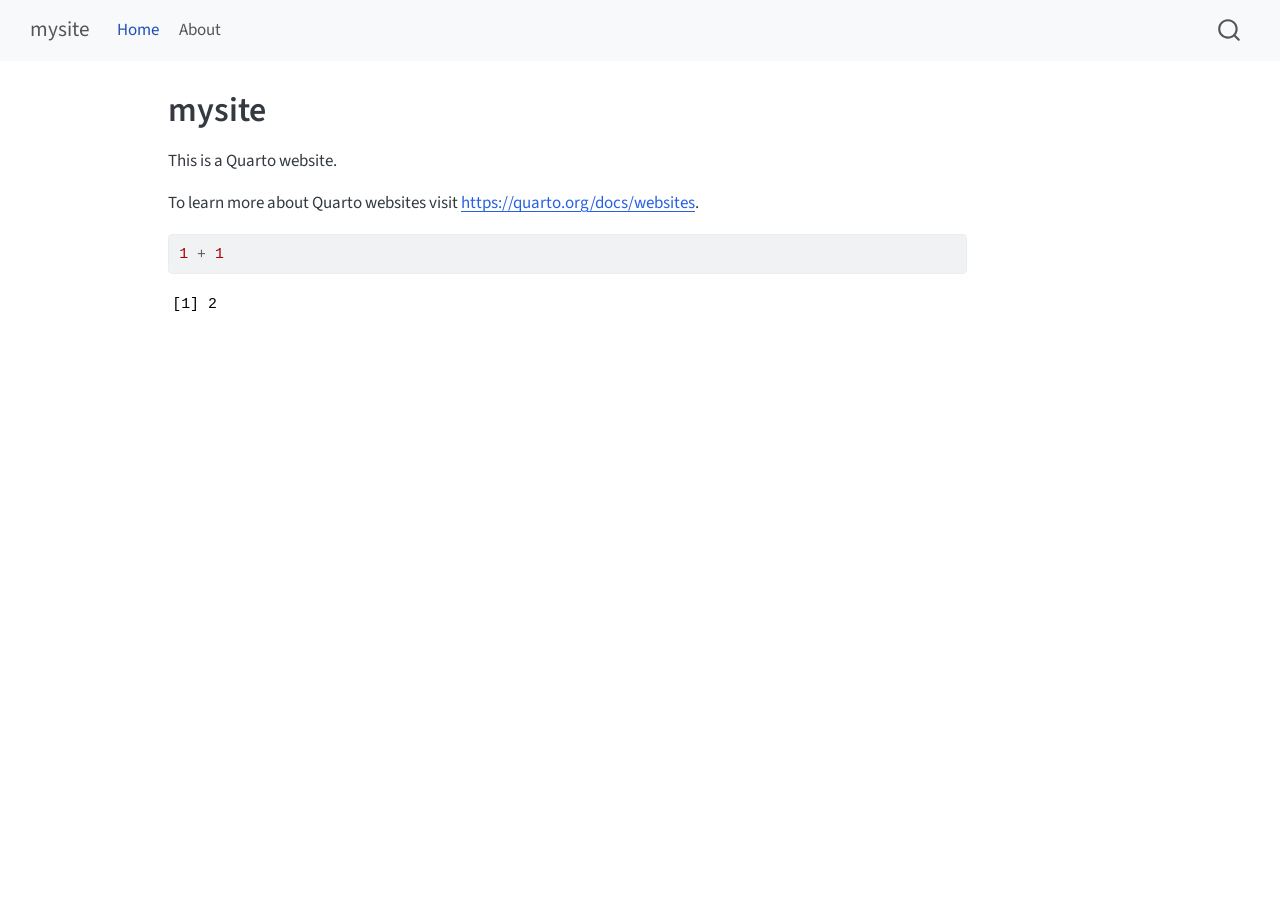
==== docs/index.html @ 15dc8582 "Add docs" ====
<!DOCTYPE html>
<html xmlns="http://www.w3.org/1999/xhtml" lang="en" xml:lang="en"><head>

<meta charset="utf-8">
<meta name="generator" content="quarto-1.5.57">

<meta name="viewport" content="width=device-width, initial-scale=1.0, user-scalable=yes">


<title>mysite</title>
<style>
code{white-space: pre-wrap;}
span.smallcaps{font-variant: small-caps;}
div.columns{display: flex; gap: min(4vw, 1.5em);}
div.column{flex: auto; overflow-x: auto;}
div.hanging-indent{margin-left: 1.5em; text-indent: -1.5em;}
ul.task-list{list-style: none;}
ul.task-list li input[type="checkbox"] {
  width: 0.8em;
  margin: 0 0.8em 0.2em -1em; /* quarto-specific, see https://github.com/quarto-dev/quarto-cli/issues/4556 */ 
  vertical-align: middle;
}
/* CSS for syntax highlighting */
pre > code.sourceCode { white-space: pre; position: relative; }
pre > code.sourceCode > span { line-height: 1.25; }
pre > code.sourceCode > span:empty { height: 1.2em; }
.sourceCode { overflow: visible; }
code.sourceCode > span { color: inherit; text-decoration: inherit; }
div.sourceCode { margin: 1em 0; }
pre.sourceCode { margin: 0; }
@media screen {
div.sourceCode { overflow: auto; }
}
@media print {
pre > code.sourceCode { white-space: pre-wrap; }
pre > code.sourceCode > span { display: inline-block; text-indent: -5em; padding-left: 5em; }
}
pre.numberSource code
  { counter-reset: source-line 0; }
pre.numberSource code > span
  { position: relative; left: -4em; counter-increment: source-line; }
pre.numberSource code > span > a:first-child::before
  { content: counter(source-line);
    position: relative; left: -1em; text-align: right; vertical-align: baseline;
    border: none; display: inline-block;
    -webkit-touch-callout: none; -webkit-user-select: none;
    -khtml-user-select: none; -moz-user-select: none;
    -ms-user-select: none; user-select: none;
    padding: 0 4px; width: 4em;
  }
pre.numberSource { margin-left: 3em;  padding-left: 4px; }
div.sourceCode
  {   }
@media screen {
pre > code.sourceCode > span > a:first-child::before { text-decoration: underline; }
}
</style>


<script src="site_libs/quarto-nav/quarto-nav.js"></script>
<script src="site_libs/quarto-nav/headroom.min.js"></script>
<script src="site_libs/clipboard/clipboard.min.js"></script>
<script src="site_libs/quarto-search/autocomplete.umd.js"></script>
<script src="site_libs/quarto-search/fuse.min.js"></script>
<script src="site_libs/quarto-search/quarto-search.js"></script>
<meta name="quarto:offset" content="./">
<script src="site_libs/quarto-html/quarto.js"></script>
<script src="site_libs/quarto-html/popper.min.js"></script>
<script src="site_libs/quarto-html/tippy.umd.min.js"></script>
<script src="site_libs/quarto-html/anchor.min.js"></script>
<link href="site_libs/quarto-html/tippy.css" rel="stylesheet">
<link href="site_libs/quarto-html/quarto-syntax-highlighting.css" rel="stylesheet" id="quarto-text-highlighting-styles">
<script src="site_libs/bootstrap/bootstrap.min.js"></script>
<link href="site_libs/bootstrap/bootstrap-icons.css" rel="stylesheet">
<link href="site_libs/bootstrap/bootstrap.min.css" rel="stylesheet" id="quarto-bootstrap" data-mode="light">
<script id="quarto-search-options" type="application/json">{
  "location": "navbar",
  "copy-button": false,
  "collapse-after": 3,
  "panel-placement": "end",
  "type": "overlay",
  "limit": 50,
  "keyboard-shortcut": [
    "f",
    "/",
    "s"
  ],
  "show-item-context": false,
  "language": {
    "search-no-results-text": "No results",
    "search-matching-documents-text": "matching documents",
    "search-copy-link-title": "Copy link to search",
    "search-hide-matches-text": "Hide additional matches",
    "search-more-match-text": "more match in this document",
    "search-more-matches-text": "more matches in this document",
    "search-clear-button-title": "Clear",
    "search-text-placeholder": "",
    "search-detached-cancel-button-title": "Cancel",
    "search-submit-button-title": "Submit",
    "search-label": "Search"
  }
}</script>


<link rel="stylesheet" href="styles.css">
</head>

<body class="nav-fixed">

<div id="quarto-search-results"></div>
  <header id="quarto-header" class="headroom fixed-top">
    <nav class="navbar navbar-expand-lg " data-bs-theme="dark">
      <div class="navbar-container container-fluid">
      <div class="navbar-brand-container mx-auto">
    <a class="navbar-brand" href="./index.html">
    <span class="navbar-title">mysite</span>
    </a>
  </div>
            <div id="quarto-search" class="" title="Search"></div>
          <button class="navbar-toggler" type="button" data-bs-toggle="collapse" data-bs-target="#navbarCollapse" aria-controls="navbarCollapse" role="menu" aria-expanded="false" aria-label="Toggle navigation" onclick="if (window.quartoToggleHeadroom) { window.quartoToggleHeadroom(); }">
  <span class="navbar-toggler-icon"></span>
</button>
          <div class="collapse navbar-collapse" id="navbarCollapse">
            <ul class="navbar-nav navbar-nav-scroll me-auto">
  <li class="nav-item">
    <a class="nav-link active" href="./index.html" aria-current="page"> 
<span class="menu-text">Home</span></a>
  </li>  
  <li class="nav-item">
    <a class="nav-link" href="./about.html"> 
<span class="menu-text">About</span></a>
  </li>  
</ul>
          </div> <!-- /navcollapse -->
            <div class="quarto-navbar-tools">
</div>
      </div> <!-- /container-fluid -->
    </nav>
</header>
<!-- content -->
<div id="quarto-content" class="quarto-container page-columns page-rows-contents page-layout-article page-navbar">
<!-- sidebar -->
<!-- margin-sidebar -->
    <div id="quarto-margin-sidebar" class="sidebar margin-sidebar zindex-bottom">
        
    </div>
<!-- main -->
<main class="content" id="quarto-document-content">

<header id="title-block-header" class="quarto-title-block default">
<div class="quarto-title">
<h1 class="title">mysite</h1>
</div>



<div class="quarto-title-meta">

    
  
    
  </div>
  


</header>


<p>This is a Quarto website.</p>
<p>To learn more about Quarto websites visit <a href="https://quarto.org/docs/websites" class="uri">https://quarto.org/docs/websites</a>.</p>
<div class="cell">
<div class="sourceCode cell-code" id="cb1"><pre class="sourceCode r code-with-copy"><code class="sourceCode r"><span id="cb1-1"><a href="#cb1-1" aria-hidden="true" tabindex="-1"></a><span class="dv">1</span> <span class="sc">+</span> <span class="dv">1</span></span></code><button title="Copy to Clipboard" class="code-copy-button"><i class="bi"></i></button></pre></div>
<div class="cell-output cell-output-stdout">
<pre><code>[1] 2</code></pre>
</div>
</div>



</main> <!-- /main -->
<script id="quarto-html-after-body" type="application/javascript">
window.document.addEventListener("DOMContentLoaded", function (event) {
  const toggleBodyColorMode = (bsSheetEl) => {
    const mode = bsSheetEl.getAttribute("data-mode");
    const bodyEl = window.document.querySelector("body");
    if (mode === "dark") {
      bodyEl.classList.add("quarto-dark");
      bodyEl.classList.remove("quarto-light");
    } else {
      bodyEl.classList.add("quarto-light");
      bodyEl.classList.remove("quarto-dark");
    }
  }
  const toggleBodyColorPrimary = () => {
    const bsSheetEl = window.document.querySelector("link#quarto-bootstrap");
    if (bsSheetEl) {
      toggleBodyColorMode(bsSheetEl);
    }
  }
  toggleBodyColorPrimary();  
  const icon = "";
  const anchorJS = new window.AnchorJS();
  anchorJS.options = {
    placement: 'right',
    icon: icon
  };
  anchorJS.add('.anchored');
  const isCodeAnnotation = (el) => {
    for (const clz of el.classList) {
      if (clz.startsWith('code-annotation-')) {                     
        return true;
      }
    }
    return false;
  }
  const onCopySuccess = function(e) {
    // button target
    const button = e.trigger;
    // don't keep focus
    button.blur();
    // flash "checked"
    button.classList.add('code-copy-button-checked');
    var currentTitle = button.getAttribute("title");
    button.setAttribute("title", "Copied!");
    let tooltip;
    if (window.bootstrap) {
      button.setAttribute("data-bs-toggle", "tooltip");
      button.setAttribute("data-bs-placement", "left");
      button.setAttribute("data-bs-title", "Copied!");
      tooltip = new bootstrap.Tooltip(button, 
        { trigger: "manual", 
          customClass: "code-copy-button-tooltip",
          offset: [0, -8]});
      tooltip.show();    
    }
    setTimeout(function() {
      if (tooltip) {
        tooltip.hide();
        button.removeAttribute("data-bs-title");
        button.removeAttribute("data-bs-toggle");
        button.removeAttribute("data-bs-placement");
      }
      button.setAttribute("title", currentTitle);
      button.classList.remove('code-copy-button-checked');
    }, 1000);
    // clear code selection
    e.clearSelection();
  }
  const getTextToCopy = function(trigger) {
      const codeEl = trigger.previousElementSibling.cloneNode(true);
      for (const childEl of codeEl.children) {
        if (isCodeAnnotation(childEl)) {
          childEl.remove();
        }
      }
      return codeEl.innerText;
  }
  const clipboard = new window.ClipboardJS('.code-copy-button:not([data-in-quarto-modal])', {
    text: getTextToCopy
  });
  clipboard.on('success', onCopySuccess);
  if (window.document.getElementById('quarto-embedded-source-code-modal')) {
    // For code content inside modals, clipBoardJS needs to be initialized with a container option
    // TODO: Check when it could be a function (https://github.com/zenorocha/clipboard.js/issues/860)
    const clipboardModal = new window.ClipboardJS('.code-copy-button[data-in-quarto-modal]', {
      text: getTextToCopy,
      container: window.document.getElementById('quarto-embedded-source-code-modal')
    });
    clipboardModal.on('success', onCopySuccess);
  }
    var localhostRegex = new RegExp(/^(?:http|https):\/\/localhost\:?[0-9]*\//);
    var mailtoRegex = new RegExp(/^mailto:/);
      var filterRegex = new RegExp('/' + window.location.host + '/');
    var isInternal = (href) => {
        return filterRegex.test(href) || localhostRegex.test(href) || mailtoRegex.test(href);
    }
    // Inspect non-navigation links and adorn them if external
 	var links = window.document.querySelectorAll('a[href]:not(.nav-link):not(.navbar-brand):not(.toc-action):not(.sidebar-link):not(.sidebar-item-toggle):not(.pagination-link):not(.no-external):not([aria-hidden]):not(.dropdown-item):not(.quarto-navigation-tool):not(.about-link)');
    for (var i=0; i<links.length; i++) {
      const link = links[i];
      if (!isInternal(link.href)) {
        // undo the damage that might have been done by quarto-nav.js in the case of
        // links that we want to consider external
        if (link.dataset.originalHref !== undefined) {
          link.href = link.dataset.originalHref;
        }
      }
    }
  function tippyHover(el, contentFn, onTriggerFn, onUntriggerFn) {
    const config = {
      allowHTML: true,
      maxWidth: 500,
      delay: 100,
      arrow: false,
      appendTo: function(el) {
          return el.parentElement;
      },
      interactive: true,
      interactiveBorder: 10,
      theme: 'quarto',
      placement: 'bottom-start',
    };
    if (contentFn) {
      config.content = contentFn;
    }
    if (onTriggerFn) {
      config.onTrigger = onTriggerFn;
    }
    if (onUntriggerFn) {
      config.onUntrigger = onUntriggerFn;
    }
    window.tippy(el, config); 
  }
  const noterefs = window.document.querySelectorAll('a[role="doc-noteref"]');
  for (var i=0; i<noterefs.length; i++) {
    const ref = noterefs[i];
    tippyHover(ref, function() {
      // use id or data attribute instead here
      let href = ref.getAttribute('data-footnote-href') || ref.getAttribute('href');
      try { href = new URL(href).hash; } catch {}
      const id = href.replace(/^#\/?/, "");
      const note = window.document.getElementById(id);
      if (note) {
        return note.innerHTML;
      } else {
        return "";
      }
    });
  }
  const xrefs = window.document.querySelectorAll('a.quarto-xref');
  const processXRef = (id, note) => {
    // Strip column container classes
    const stripColumnClz = (el) => {
      el.classList.remove("page-full", "page-columns");
      if (el.children) {
        for (const child of el.children) {
          stripColumnClz(child);
        }
      }
    }
    stripColumnClz(note)
    if (id === null || id.startsWith('sec-')) {
      // Special case sections, only their first couple elements
      const container = document.createElement("div");
      if (note.children && note.children.length > 2) {
        container.appendChild(note.children[0].cloneNode(true));
        for (let i = 1; i < note.children.length; i++) {
          const child = note.children[i];
          if (child.tagName === "P" && child.innerText === "") {
            continue;
          } else {
            container.appendChild(child.cloneNode(true));
            break;
          }
        }
        if (window.Quarto?.typesetMath) {
          window.Quarto.typesetMath(container);
        }
        return container.innerHTML
      } else {
        if (window.Quarto?.typesetMath) {
          window.Quarto.typesetMath(note);
        }
        return note.innerHTML;
      }
    } else {
      // Remove any anchor links if they are present
      const anchorLink = note.querySelector('a.anchorjs-link');
      if (anchorLink) {
        anchorLink.remove();
      }
      if (window.Quarto?.typesetMath) {
        window.Quarto.typesetMath(note);
      }
      // TODO in 1.5, we should make sure this works without a callout special case
      if (note.classList.contains("callout")) {
        return note.outerHTML;
      } else {
        return note.innerHTML;
      }
    }
  }
  for (var i=0; i<xrefs.length; i++) {
    const xref = xrefs[i];
    tippyHover(xref, undefined, function(instance) {
      instance.disable();
      let url = xref.getAttribute('href');
      let hash = undefined; 
      if (url.startsWith('#')) {
        hash = url;
      } else {
        try { hash = new URL(url).hash; } catch {}
      }
      if (hash) {
        const id = hash.replace(/^#\/?/, "");
        const note = window.document.getElementById(id);
        if (note !== null) {
          try {
            const html = processXRef(id, note.cloneNode(true));
            instance.setContent(html);
          } finally {
            instance.enable();
            instance.show();
          }
        } else {
          // See if we can fetch this
          fetch(url.split('#')[0])
          .then(res => res.text())
          .then(html => {
            const parser = new DOMParser();
            const htmlDoc = parser.parseFromString(html, "text/html");
            const note = htmlDoc.getElementById(id);
            if (note !== null) {
              const html = processXRef(id, note);
              instance.setContent(html);
            } 
          }).finally(() => {
            instance.enable();
            instance.show();
          });
        }
      } else {
        // See if we can fetch a full url (with no hash to target)
        // This is a special case and we should probably do some content thinning / targeting
        fetch(url)
        .then(res => res.text())
        .then(html => {
          const parser = new DOMParser();
          const htmlDoc = parser.parseFromString(html, "text/html");
          const note = htmlDoc.querySelector('main.content');
          if (note !== null) {
            // This should only happen for chapter cross references
            // (since there is no id in the URL)
            // remove the first header
            if (note.children.length > 0 && note.children[0].tagName === "HEADER") {
              note.children[0].remove();
            }
            const html = processXRef(null, note);
            instance.setContent(html);
          } 
        }).finally(() => {
          instance.enable();
          instance.show();
        });
      }
    }, function(instance) {
    });
  }
      let selectedAnnoteEl;
      const selectorForAnnotation = ( cell, annotation) => {
        let cellAttr = 'data-code-cell="' + cell + '"';
        let lineAttr = 'data-code-annotation="' +  annotation + '"';
        const selector = 'span[' + cellAttr + '][' + lineAttr + ']';
        return selector;
      }
      const selectCodeLines = (annoteEl) => {
        const doc = window.document;
        const targetCell = annoteEl.getAttribute("data-target-cell");
        const targetAnnotation = annoteEl.getAttribute("data-target-annotation");
        const annoteSpan = window.document.querySelector(selectorForAnnotation(targetCell, targetAnnotation));
        const lines = annoteSpan.getAttribute("data-code-lines").split(",");
        const lineIds = lines.map((line) => {
          return targetCell + "-" + line;
        })
        let top = null;
        let height = null;
        let parent = null;
        if (lineIds.length > 0) {
            //compute the position of the single el (top and bottom and make a div)
            const el = window.document.getElementById(lineIds[0]);
            top = el.offsetTop;
            height = el.offsetHeight;
            parent = el.parentElement.parentElement;
          if (lineIds.length > 1) {
            const lastEl = window.document.getElementById(lineIds[lineIds.length - 1]);
            const bottom = lastEl.offsetTop + lastEl.offsetHeight;
            height = bottom - top;
          }
          if (top !== null && height !== null && parent !== null) {
            // cook up a div (if necessary) and position it 
            let div = window.document.getElementById("code-annotation-line-highlight");
            if (div === null) {
              div = window.document.createElement("div");
              div.setAttribute("id", "code-annotation-line-highlight");
              div.style.position = 'absolute';
              parent.appendChild(div);
            }
            div.style.top = top - 2 + "px";
            div.style.height = height + 4 + "px";
            div.style.left = 0;
            let gutterDiv = window.document.getElementById("code-annotation-line-highlight-gutter");
            if (gutterDiv === null) {
              gutterDiv = window.document.createElement("div");
              gutterDiv.setAttribute("id", "code-annotation-line-highlight-gutter");
              gutterDiv.style.position = 'absolute';
              const codeCell = window.document.getElementById(targetCell);
              const gutter = codeCell.querySelector('.code-annotation-gutter');
              gutter.appendChild(gutterDiv);
            }
            gutterDiv.style.top = top - 2 + "px";
            gutterDiv.style.height = height + 4 + "px";
          }
          selectedAnnoteEl = annoteEl;
        }
      };
      const unselectCodeLines = () => {
        const elementsIds = ["code-annotation-line-highlight", "code-annotation-line-highlight-gutter"];
        elementsIds.forEach((elId) => {
          const div = window.document.getElementById(elId);
          if (div) {
            div.remove();
          }
        });
        selectedAnnoteEl = undefined;
      };
        // Handle positioning of the toggle
    window.addEventListener(
      "resize",
      throttle(() => {
        elRect = undefined;
        if (selectedAnnoteEl) {
          selectCodeLines(selectedAnnoteEl);
        }
      }, 10)
    );
    function throttle(fn, ms) {
    let throttle = false;
    let timer;
      return (...args) => {
        if(!throttle) { // first call gets through
            fn.apply(this, args);
            throttle = true;
        } else { // all the others get throttled
            if(timer) clearTimeout(timer); // cancel #2
            timer = setTimeout(() => {
              fn.apply(this, args);
              timer = throttle = false;
            }, ms);
        }
      };
    }
      // Attach click handler to the DT
      const annoteDls = window.document.querySelectorAll('dt[data-target-cell]');
      for (const annoteDlNode of annoteDls) {
        annoteDlNode.addEventListener('click', (event) => {
          const clickedEl = event.target;
          if (clickedEl !== selectedAnnoteEl) {
            unselectCodeLines();
            const activeEl = window.document.querySelector('dt[data-target-cell].code-annotation-active');
            if (activeEl) {
              activeEl.classList.remove('code-annotation-active');
            }
            selectCodeLines(clickedEl);
            clickedEl.classList.add('code-annotation-active');
          } else {
            // Unselect the line
            unselectCodeLines();
            clickedEl.classList.remove('code-annotation-active');
          }
        });
      }
  const findCites = (el) => {
    const parentEl = el.parentElement;
    if (parentEl) {
      const cites = parentEl.dataset.cites;
      if (cites) {
        return {
          el,
          cites: cites.split(' ')
        };
      } else {
        return findCites(el.parentElement)
      }
    } else {
      return undefined;
    }
  };
  var bibliorefs = window.document.querySelectorAll('a[role="doc-biblioref"]');
  for (var i=0; i<bibliorefs.length; i++) {
    const ref = bibliorefs[i];
    const citeInfo = findCites(ref);
    if (citeInfo) {
      tippyHover(citeInfo.el, function() {
        var popup = window.document.createElement('div');
        citeInfo.cites.forEach(function(cite) {
          var citeDiv = window.document.createElement('div');
          citeDiv.classList.add('hanging-indent');
          citeDiv.classList.add('csl-entry');
          var biblioDiv = window.document.getElementById('ref-' + cite);
          if (biblioDiv) {
            citeDiv.innerHTML = biblioDiv.innerHTML;
          }
          popup.appendChild(citeDiv);
        });
        return popup.innerHTML;
      });
    }
  }
});
</script>
</div> <!-- /content -->




</body></html>
---- docs/site_libs/quarto-html/tippy.css ----
.tippy-box[data-animation=fade][data-state=hidden]{opacity:0}[data-tippy-root]{max-width:calc(100vw - 10px)}.tippy-box{position:relative;background-color:#333;color:#fff;border-radius:4px;font-size:14px;line-height:1.4;white-space:normal;outline:0;transition-property:transform,visibility,opacity}.tippy-box[data-placement^=top]>.tippy-arrow{bottom:0}.tippy-box[data-placement^=top]>.tippy-arrow:before{bottom:-7px;left:0;border-width:8px 8px 0;border-top-color:initial;transform-origin:center top}.tippy-box[data-placement^=bottom]>.tippy-arrow{top:0}.tippy-box[data-placement^=bottom]>.tippy-arrow:before{top:-7px;left:0;border-width:0 8px 8px;border-bottom-color:initial;transform-origin:center bottom}.tippy-box[data-placement^=left]>.tippy-arrow{right:0}.tippy-box[data-placement^=left]>.tippy-arrow:before{border-width:8px 0 8px 8px;border-left-color:initial;right:-7px;transform-origin:center left}.tippy-box[data-placement^=right]>.tippy-arrow{left:0}.tippy-box[data-placement^=right]>.tippy-arrow:before{left:-7px;border-width:8px 8px 8px 0;border-right-color:initial;transform-origin:center right}.tippy-box[data-inertia][data-state=visible]{transition-timing-function:cubic-bezier(.54,1.5,.38,1.11)}.tippy-arrow{width:16px;height:16px;color:#333}.tippy-arrow:before{content:"";position:absolute;border-color:transparent;border-style:solid}.tippy-content{position:relative;padding:5px 9px;z-index:1}
---- docs/site_libs/quarto-html/quarto-syntax-highlighting.css ----
/* quarto syntax highlight colors */
:root {
  --quarto-hl-ot-color: #003B4F;
  --quarto-hl-at-color: #657422;
  --quarto-hl-ss-color: #20794D;
  --quarto-hl-an-color: #5E5E5E;
  --quarto-hl-fu-color: #4758AB;
  --quarto-hl-st-color: #20794D;
  --quarto-hl-cf-color: #003B4F;
  --quarto-hl-op-color: #5E5E5E;
  --quarto-hl-er-color: #AD0000;
  --quarto-hl-bn-color: #AD0000;
  --quarto-hl-al-color: #AD0000;
  --quarto-hl-va-color: #111111;
  --quarto-hl-bu-color: inherit;
  --quarto-hl-ex-color: inherit;
  --quarto-hl-pp-color: #AD0000;
  --quarto-hl-in-color: #5E5E5E;
  --quarto-hl-vs-color: #20794D;
  --quarto-hl-wa-color: #5E5E5E;
  --quarto-hl-do-color: #5E5E5E;
  --quarto-hl-im-color: #00769E;
  --quarto-hl-ch-color: #20794D;
  --quarto-hl-dt-color: #AD0000;
  --quarto-hl-fl-color: #AD0000;
  --quarto-hl-co-color: #5E5E5E;
  --quarto-hl-cv-color: #5E5E5E;
  --quarto-hl-cn-color: #8f5902;
  --quarto-hl-sc-color: #5E5E5E;
  --quarto-hl-dv-color: #AD0000;
  --quarto-hl-kw-color: #003B4F;
}

/* other quarto variables */
:root {
  --quarto-font-monospace: SFMono-Regular, Menlo, Monaco, Consolas, "Liberation Mono", "Courier New", monospace;
}

pre > code.sourceCode > span {
  color: #003B4F;
}

code span {
  color: #003B4F;
}

code.sourceCode > span {
  color: #003B4F;
}

div.sourceCode,
div.sourceCode pre.sourceCode {
  color: #003B4F;
}

code span.ot {
  color: #003B4F;
  font-style: inherit;
}

code span.at {
  color: #657422;
  font-style: inherit;
}

code span.ss {
  color: #20794D;
  font-style: inherit;
}

code span.an {
  color: #5E5E5E;
  font-style: inherit;
}

code span.fu {
  color: #4758AB;
  font-style: inherit;
}

code span.st {
  color: #20794D;
  font-style: inherit;
}

code span.cf {
  color: #003B4F;
  font-weight: bold;
  font-style: inherit;
}

code span.op {
  color: #5E5E5E;
  font-style: inherit;
}

code span.er {
  color: #AD0000;
  font-style: inherit;
}

code span.bn {
  color: #AD0000;
  font-style: inherit;
}

code span.al {
  color: #AD0000;
  font-style: inherit;
}

code span.va {
  color: #111111;
  font-style: inherit;
}

code span.bu {
  font-style: inherit;
}

code span.ex {
  font-style: inherit;
}

code span.pp {
  color: #AD0000;
  font-style: inherit;
}

code span.in {
  color: #5E5E5E;
  font-style: inherit;
}

code span.vs {
  color: #20794D;
  font-style: inherit;
}

code span.wa {
  color: #5E5E5E;
  font-style: italic;
}

code span.do {
  color: #5E5E5E;
  font-style: italic;
}

code span.im {
  color: #00769E;
  font-style: inherit;
}

code span.ch {
  color: #20794D;
  font-style: inherit;
}

code span.dt {
  color: #AD0000;
  font-style: inherit;
}

code span.fl {
  color: #AD0000;
  font-style: inherit;
}

code span.co {
  color: #5E5E5E;
  font-style: inherit;
}

code span.cv {
  color: #5E5E5E;
  font-style: italic;
}

code span.cn {
  color: #8f5902;
  font-style: inherit;
}

code span.sc {
  color: #5E5E5E;
  font-style: inherit;
}

code span.dv {
  color: #AD0000;
  font-style: inherit;
}

code span.kw {
  color: #003B4F;
  font-weight: bold;
  font-style: inherit;
}

.prevent-inlining {
  content: "</";
}

/*# sourceMappingURL=debc5d5d77c3f9108843748ff7464032.css.map */
---- docs/styles.css ----
/* css styles */
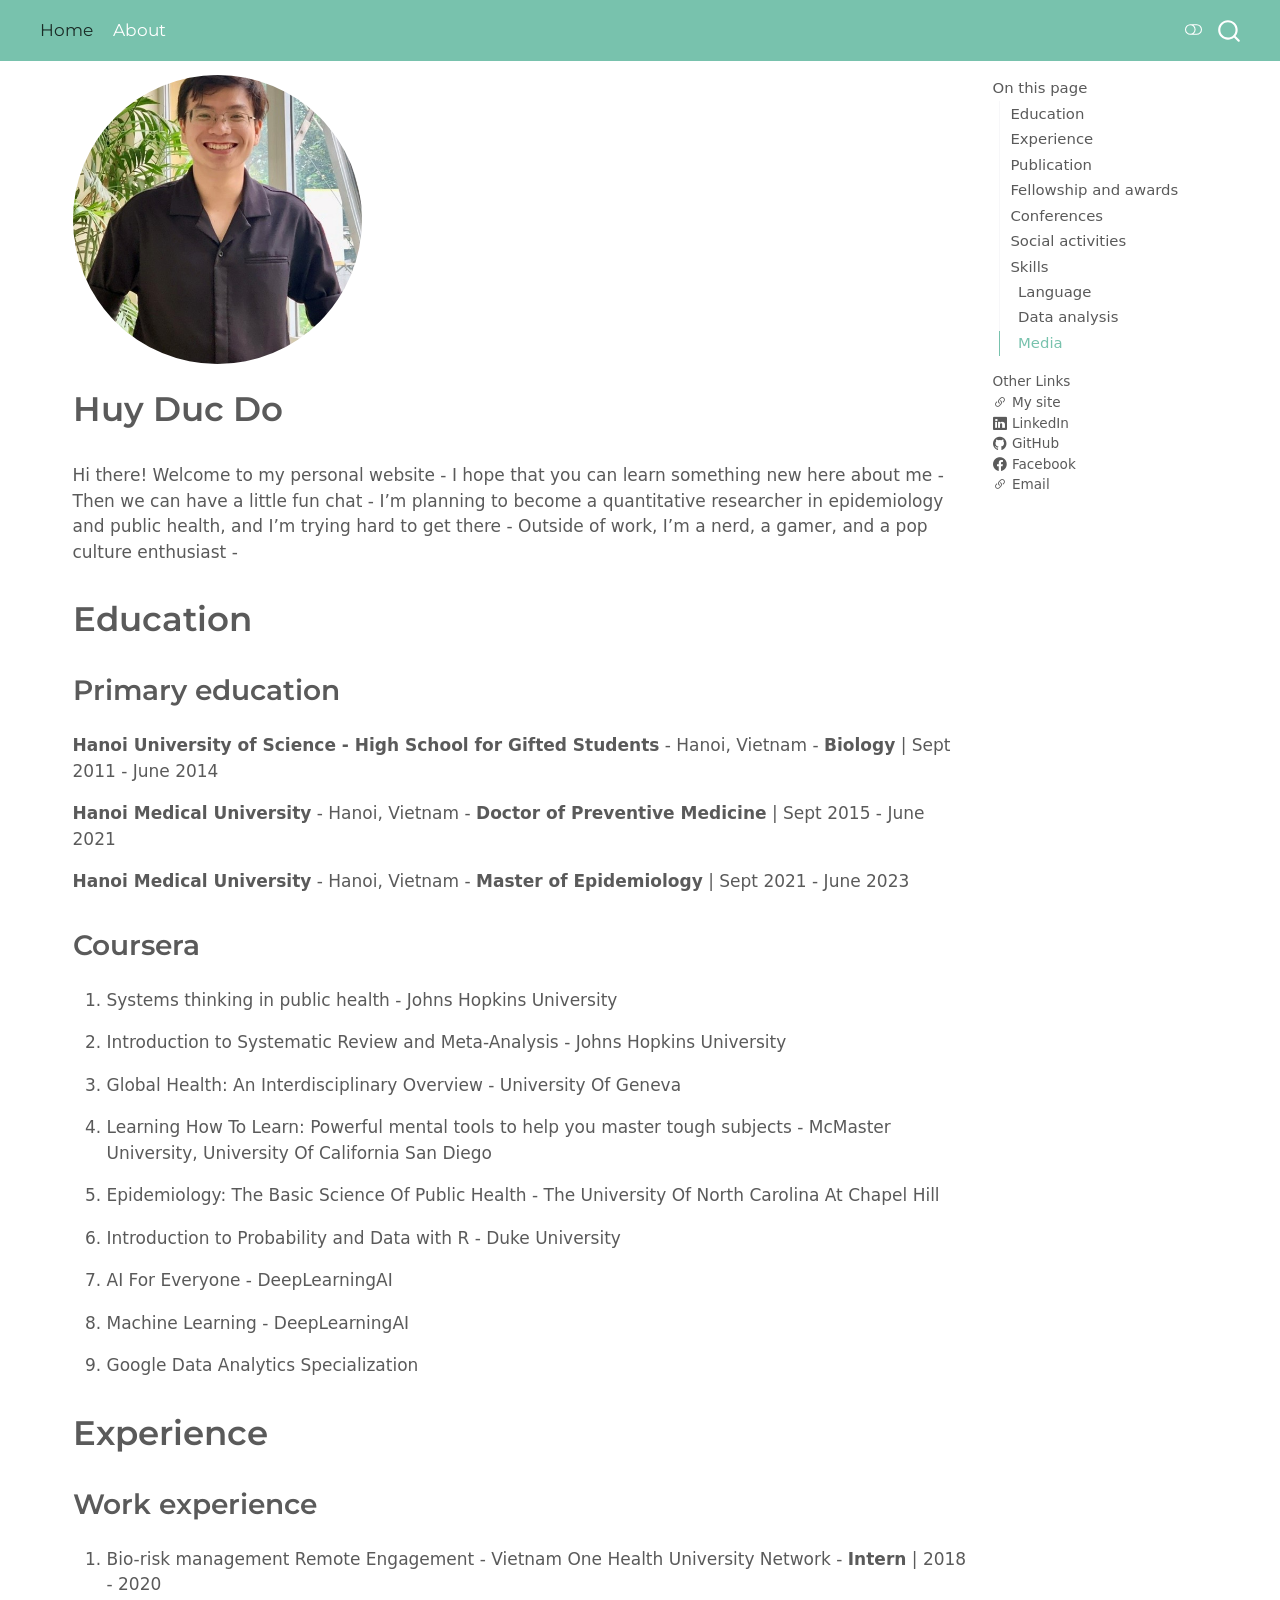
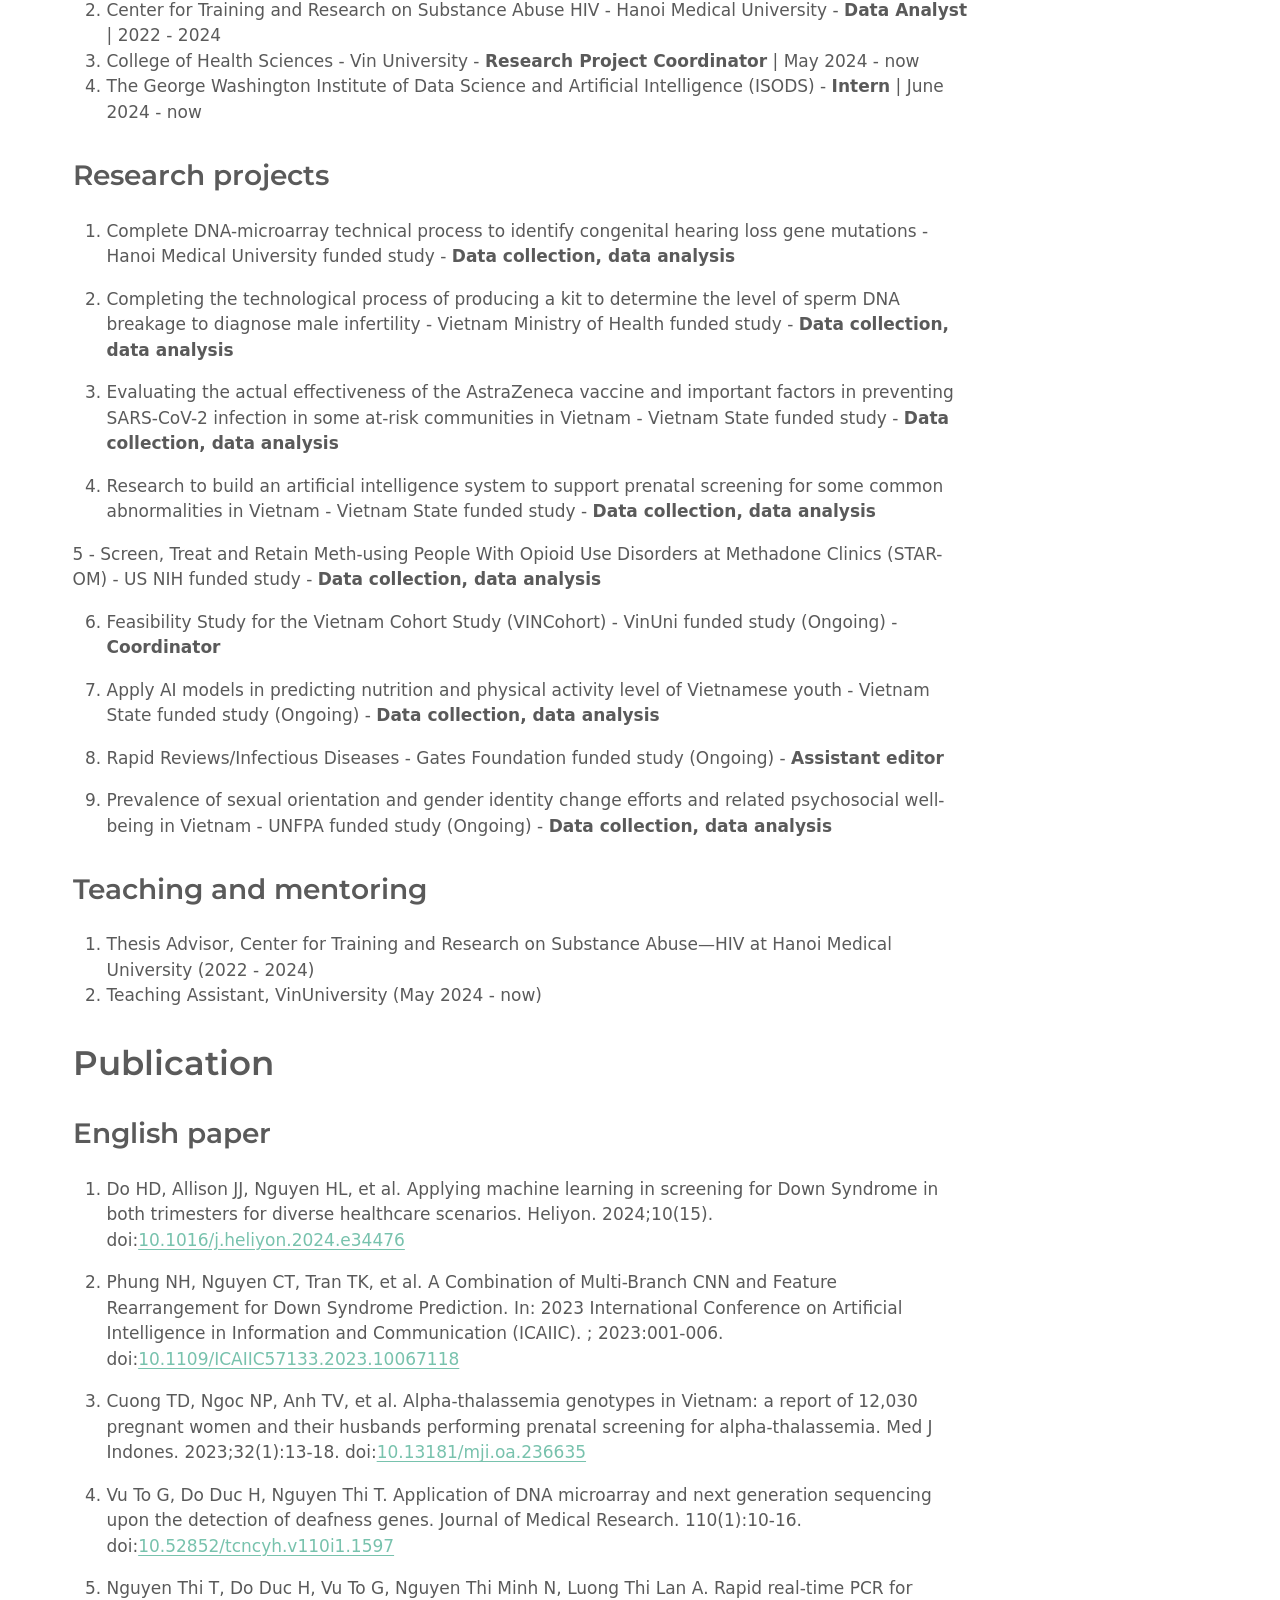
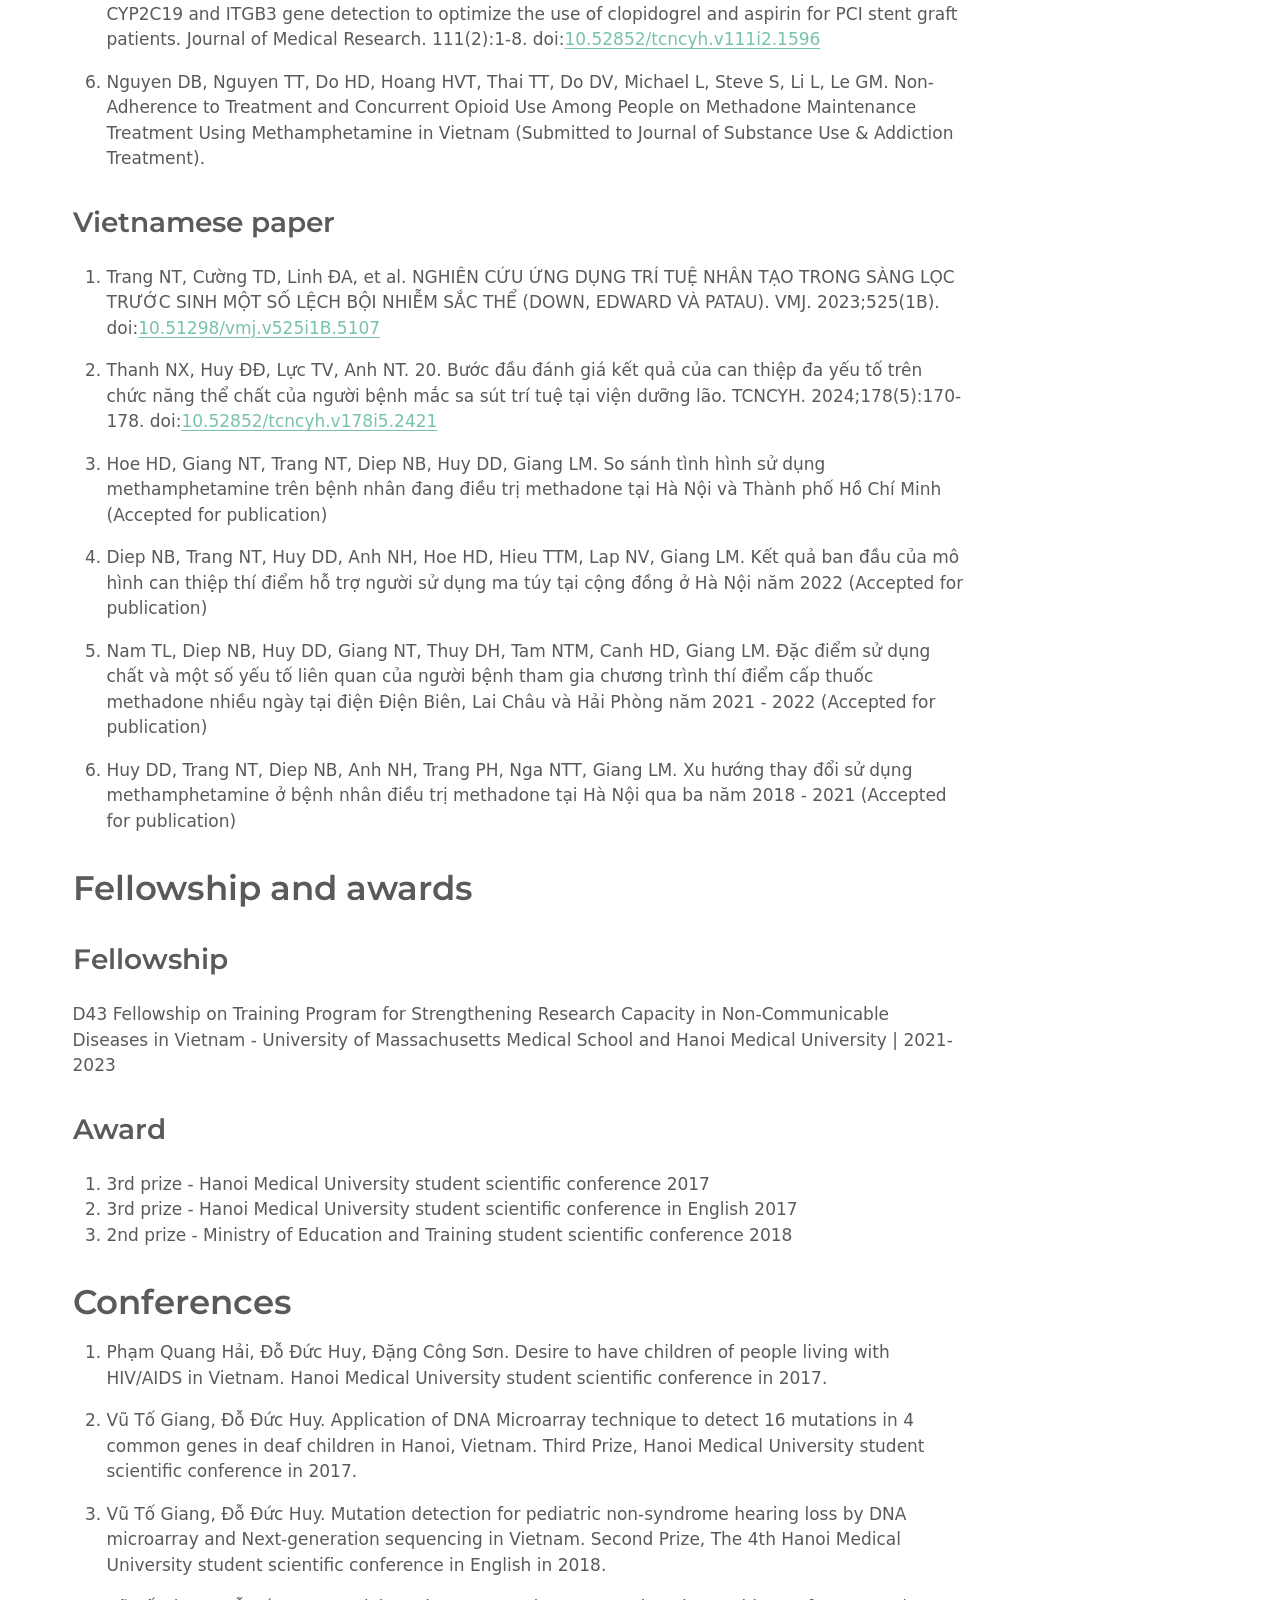
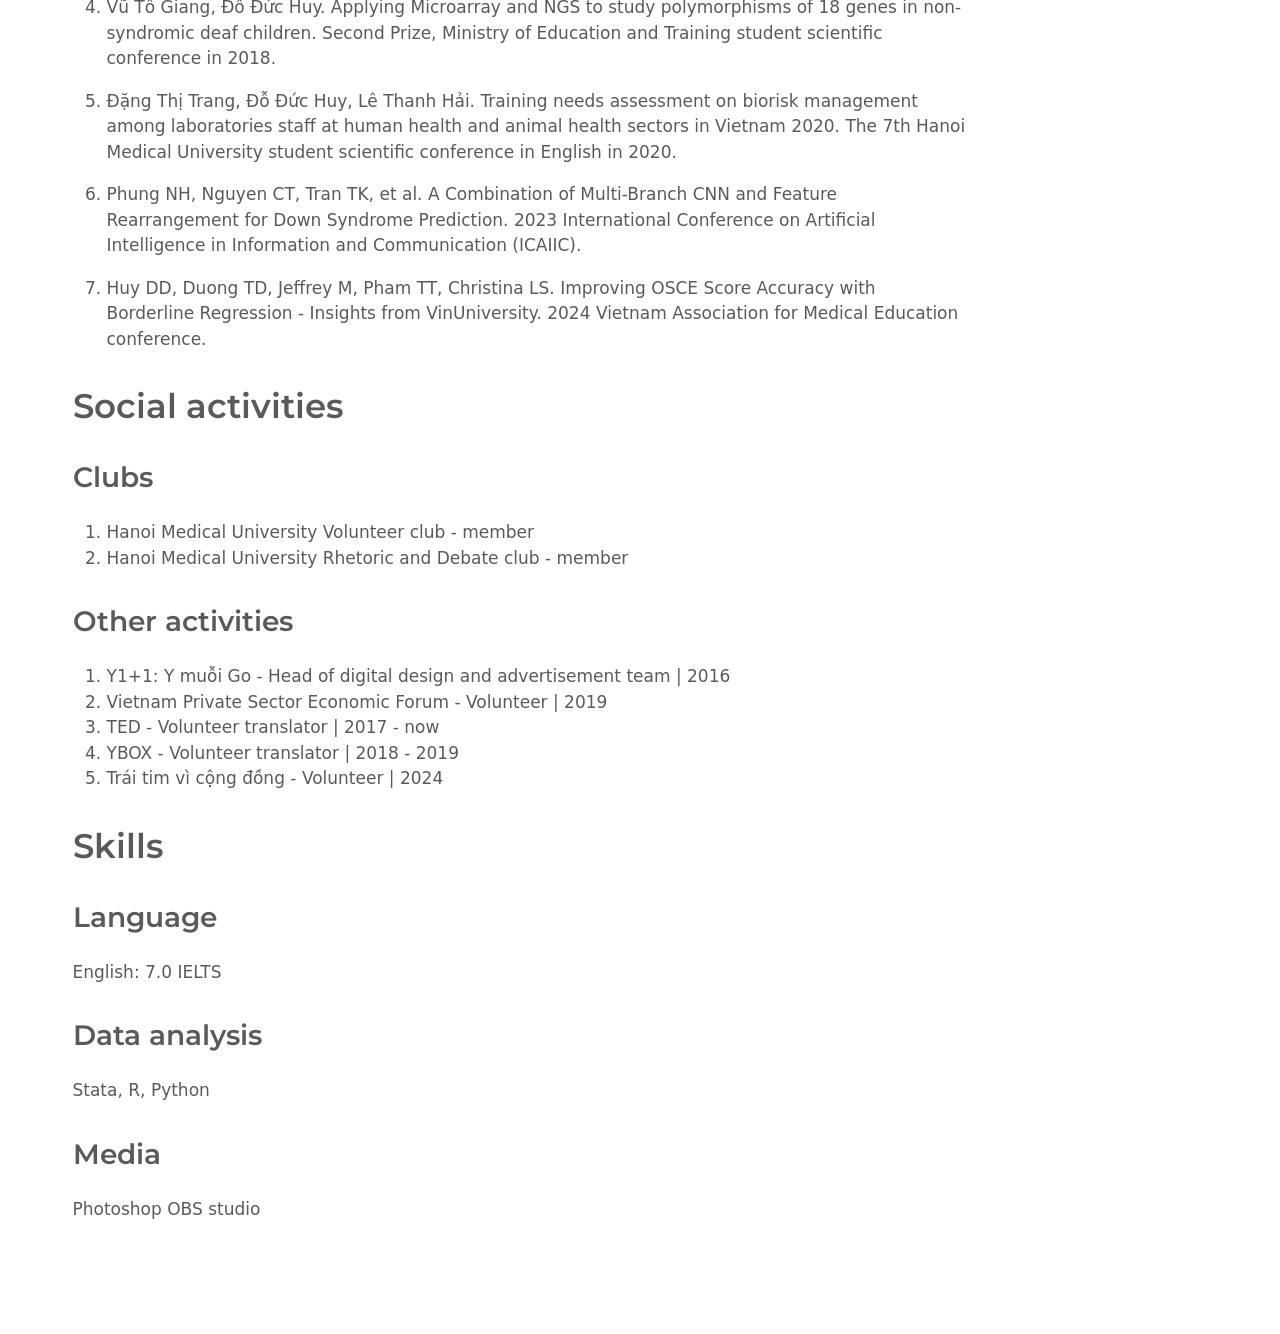
==== commit 6004e4f0: "added changes" ====
--- a/docs/index.html
+++ b/docs/index.html
@@ -7,7 +7,7 @@
 <meta name="viewport" content="width=device-width, initial-scale=1.0, user-scalable=yes">
 
 
-<title>mysite</title>
+<title>Huy Duc Do</title>
 <style>
 code{white-space: pre-wrap;}
 span.smallcaps{font-variant: small-caps;}
@@ -20,40 +20,6 @@
   margin: 0 0.8em 0.2em -1em; /* quarto-specific, see https://github.com/quarto-dev/quarto-cli/issues/4556 */ 
   vertical-align: middle;
 }
-/* CSS for syntax highlighting */
-pre > code.sourceCode { white-space: pre; position: relative; }
-pre > code.sourceCode > span { line-height: 1.25; }
-pre > code.sourceCode > span:empty { height: 1.2em; }
-.sourceCode { overflow: visible; }
-code.sourceCode > span { color: inherit; text-decoration: inherit; }
-div.sourceCode { margin: 1em 0; }
-pre.sourceCode { margin: 0; }
-@media screen {
-div.sourceCode { overflow: auto; }
-}
-@media print {
-pre > code.sourceCode { white-space: pre-wrap; }
-pre > code.sourceCode > span { display: inline-block; text-indent: -5em; padding-left: 5em; }
-}
-pre.numberSource code
-  { counter-reset: source-line 0; }
-pre.numberSource code > span
-  { position: relative; left: -4em; counter-increment: source-line; }
-pre.numberSource code > span > a:first-child::before
-  { content: counter(source-line);
-    position: relative; left: -1em; text-align: right; vertical-align: baseline;
-    border: none; display: inline-block;
-    -webkit-touch-callout: none; -webkit-user-select: none;
-    -khtml-user-select: none; -moz-user-select: none;
-    -ms-user-select: none; user-select: none;
-    padding: 0 4px; width: 4em;
-  }
-pre.numberSource { margin-left: 3em;  padding-left: 4px; }
-div.sourceCode
-  {   }
-@media screen {
-pre > code.sourceCode > span > a:first-child::before { text-decoration: underline; }
-}
 </style>
 
 
@@ -67,12 +33,13 @@
 <script src="site_libs/quarto-html/quarto.js"></script>
 <script src="site_libs/quarto-html/popper.min.js"></script>
 <script src="site_libs/quarto-html/tippy.umd.min.js"></script>
-<script src="site_libs/quarto-html/anchor.min.js"></script>
 <link href="site_libs/quarto-html/tippy.css" rel="stylesheet">
-<link href="site_libs/quarto-html/quarto-syntax-highlighting.css" rel="stylesheet" id="quarto-text-highlighting-styles">
+<link href="site_libs/quarto-html/quarto-syntax-highlighting.css" rel="stylesheet" class="quarto-color-scheme" id="quarto-text-highlighting-styles">
+<link href="site_libs/quarto-html/quarto-syntax-highlighting-dark.css" rel="prefetch" class="quarto-color-scheme quarto-color-alternate" id="quarto-text-highlighting-styles">
 <script src="site_libs/bootstrap/bootstrap.min.js"></script>
 <link href="site_libs/bootstrap/bootstrap-icons.css" rel="stylesheet">
-<link href="site_libs/bootstrap/bootstrap.min.css" rel="stylesheet" id="quarto-bootstrap" data-mode="light">
+<link href="site_libs/bootstrap/bootstrap.min.css" rel="stylesheet" class="quarto-color-scheme" id="quarto-bootstrap" data-mode="light">
+<link href="site_libs/bootstrap/bootstrap-dark.min.css" rel="prefetch" class="quarto-color-scheme quarto-color-alternate" id="quarto-bootstrap" data-mode="dark">
 <script id="quarto-search-options" type="application/json">{
   "location": "navbar",
   "copy-button": false,
@@ -111,11 +78,6 @@
   <header id="quarto-header" class="headroom fixed-top">
     <nav class="navbar navbar-expand-lg " data-bs-theme="dark">
       <div class="navbar-container container-fluid">
-      <div class="navbar-brand-container mx-auto">
-    <a class="navbar-brand" href="./index.html">
-    <span class="navbar-title">mysite</span>
-    </a>
-  </div>
             <div id="quarto-search" class="" title="Search"></div>
           <button class="navbar-toggler" type="button" data-bs-toggle="collapse" data-bs-target="#navbarCollapse" aria-controls="navbarCollapse" role="menu" aria-expanded="false" aria-label="Toggle navigation" onclick="if (window.quartoToggleHeadroom) { window.quartoToggleHeadroom(); }">
   <span class="navbar-toggler-icon"></span>
@@ -133,51 +95,222 @@
 </ul>
           </div> <!-- /navcollapse -->
             <div class="quarto-navbar-tools">
+  <a href="" class="quarto-color-scheme-toggle quarto-navigation-tool  px-1" onclick="window.quartoToggleColorScheme(); return false;" title="Toggle dark mode"><i class="bi"></i></a>
 </div>
       </div> <!-- /container-fluid -->
     </nav>
 </header>
 <!-- content -->
-<div id="quarto-content" class="quarto-container page-columns page-rows-contents page-layout-article page-navbar">
+<div id="quarto-content" class="quarto-container page-columns page-rows-contents page-layout-full page-navbar">
 <!-- sidebar -->
 <!-- margin-sidebar -->
-    <div id="quarto-margin-sidebar" class="sidebar margin-sidebar zindex-bottom">
-        
+    <div id="quarto-margin-sidebar" class="sidebar margin-sidebar">
+        <nav id="TOC" role="doc-toc" class="toc-active">
+    <h2 id="toc-title">On this page</h2>
+  <ul>
+  <li><a href="#education" id="toc-education" class="nav-link active" data-scroll-target="#education">Education</a>
+  <ul class="collapse">
+  <li><a href="#primary-education" id="toc-primary-education" class="nav-link" data-scroll-target="#primary-education">Primary education</a></li>
+  <li><a href="#coursera" id="toc-coursera" class="nav-link" data-scroll-target="#coursera">Coursera</a></li>
+  </ul></li>
+  <li><a href="#experience" id="toc-experience" class="nav-link" data-scroll-target="#experience">Experience</a>
+  <ul class="collapse">
+  <li><a href="#work-experience" id="toc-work-experience" class="nav-link" data-scroll-target="#work-experience">Work experience</a></li>
+  <li><a href="#research-projects" id="toc-research-projects" class="nav-link" data-scroll-target="#research-projects">Research projects</a></li>
+  <li><a href="#teaching-and-mentoring" id="toc-teaching-and-mentoring" class="nav-link" data-scroll-target="#teaching-and-mentoring">Teaching and mentoring</a></li>
+  </ul></li>
+  <li><a href="#publication" id="toc-publication" class="nav-link" data-scroll-target="#publication">Publication</a>
+  <ul class="collapse">
+  <li><a href="#english-paper" id="toc-english-paper" class="nav-link" data-scroll-target="#english-paper">English paper</a></li>
+  <li><a href="#vietnamese-paper" id="toc-vietnamese-paper" class="nav-link" data-scroll-target="#vietnamese-paper">Vietnamese paper</a></li>
+  </ul></li>
+  <li><a href="#fellowship-and-awards" id="toc-fellowship-and-awards" class="nav-link" data-scroll-target="#fellowship-and-awards">Fellowship and awards</a>
+  <ul class="collapse">
+  <li><a href="#fellowship" id="toc-fellowship" class="nav-link" data-scroll-target="#fellowship">Fellowship</a></li>
+  <li><a href="#award" id="toc-award" class="nav-link" data-scroll-target="#award">Award</a></li>
+  </ul></li>
+  <li><a href="#conferences" id="toc-conferences" class="nav-link" data-scroll-target="#conferences">Conferences</a></li>
+  <li><a href="#social-activities" id="toc-social-activities" class="nav-link" data-scroll-target="#social-activities">Social activities</a>
+  <ul class="collapse">
+  <li><a href="#clubs" id="toc-clubs" class="nav-link" data-scroll-target="#clubs">Clubs</a></li>
+  <li><a href="#other-activities" id="toc-other-activities" class="nav-link" data-scroll-target="#other-activities">Other activities</a></li>
+  </ul></li>
+  <li><a href="#skills" id="toc-skills" class="nav-link" data-scroll-target="#skills">Skills</a>
+  <ul class="collapse">
+  <li><a href="#language" id="toc-language" class="nav-link" data-scroll-target="#language">Language</a></li>
+  <li><a href="#data-analysis" id="toc-data-analysis" class="nav-link" data-scroll-target="#data-analysis">Data analysis</a></li>
+  <li><a href="#media" id="toc-media" class="nav-link" data-scroll-target="#media">Media</a></li>
+  </ul></li>
+  </ul>
+<div class="quarto-other-links"><h2>Other Links</h2><ul><li><a href="https://waltjer.github.io/mysite/"><i class="bi bi-link-45deg"></i>My site</a></li><li><a href="https://www.linkedin.com/in/huy-do-a9681a156/"><i class="bi bi-linkedin"></i>LinkedIn</a></li><li><a href="https://github.com/Waltjer"><i class="bi bi-github"></i>GitHub</a></li><li><a href="https://www.facebook.com/Waltjer.DH"><i class="bi bi-facebook"></i>Facebook</a></li><li><a href="mailto:huydd1905@gmail.com"><i class="bi bi-link-45deg"></i>Email</a></li></ul></div></nav>
     </div>
 <!-- main -->
-<main class="content" id="quarto-document-content">
-
-<header id="title-block-header" class="quarto-title-block default">
+<div class="quarto-about-marquee column-page-left">
+  <div class="about-image-container">
+    <img src="media/headshot.jpg" class="about-image
+  round " style="height: 17em; width: 17em;">
+  </div>
+  <div class="about-contents">
+    <header id="title-block-header" class="quarto-title-block default">
 <div class="quarto-title">
-<h1 class="title">mysite</h1>
+<h1 class="title">Huy Duc Do</h1>
 </div>
-
-
-
-<div class="quarto-title-meta">
-
-    
-  
-    
+<div class="quarto-title-meta column-page-left">
   </div>
-  
-
-
-</header>
-
-
-<p>This is a Quarto website.</p>
-<p>To learn more about Quarto websites visit <a href="https://quarto.org/docs/websites" class="uri">https://quarto.org/docs/websites</a>.</p>
-<div class="cell">
-<div class="sourceCode cell-code" id="cb1"><pre class="sourceCode r code-with-copy"><code class="sourceCode r"><span id="cb1-1"><a href="#cb1-1" aria-hidden="true" tabindex="-1"></a><span class="dv">1</span> <span class="sc">+</span> <span class="dv">1</span></span></code><button title="Copy to Clipboard" class="code-copy-button"><i class="bi"></i></button></pre></div>
-<div class="cell-output cell-output-stdout">
-<pre><code>[1] 2</code></pre>
+</header> <main class="content column-page-left" id="quarto-document-content">
+
+<p>Hi there! Welcome to my personal website - I hope that you can learn something new here about me - Then we can have a little fun chat - I’m planning to become a quantitative researcher in epidemiology and public health, and I’m trying hard to get there - Outside of work, I’m a nerd, a gamer, and a pop culture enthusiast -</p>
+<section id="education" class="level1">
+<h1>Education</h1>
+<section id="primary-education" class="level2">
+<h2 data-anchor-id="primary-education">Primary education</h2>
+<p><strong>Hanoi University of Science - High School for Gifted Students</strong> - Hanoi, Vietnam - <strong>Biology</strong> | Sept 2011 - June 2014</p>
+<p><strong>Hanoi Medical University</strong> - Hanoi, Vietnam - <strong>Doctor of Preventive Medicine</strong> | Sept 2015 - June 2021</p>
+<p><strong>Hanoi Medical University</strong> - Hanoi, Vietnam - <strong>Master of Epidemiology</strong> | Sept 2021 - June 2023</p>
+</section>
+<section id="coursera" class="level2">
+<h2 data-anchor-id="coursera">Coursera</h2>
+<ol type="1">
+<li><p>Systems thinking in public health - Johns Hopkins University</p></li>
+<li><p>Introduction to Systematic Review and Meta-Analysis - Johns Hopkins University</p></li>
+<li><p>Global Health: An Interdisciplinary Overview - University Of Geneva</p></li>
+<li><p>Learning How To Learn: Powerful mental tools to help you master tough subjects - McMaster University, University Of California San Diego</p></li>
+<li><p>Epidemiology: The Basic Science Of Public Health - The University Of North Carolina At Chapel Hill</p></li>
+<li><p>Introduction to Probability and Data with R - Duke University</p></li>
+<li><p>AI For Everyone - DeepLearningAI</p></li>
+<li><p>Machine Learning - DeepLearningAI</p></li>
+<li><p>Google Data Analytics Specialization</p></li>
+</ol>
+</section>
+</section>
+<section id="experience" class="level1">
+<h1>Experience</h1>
+<section id="work-experience" class="level2">
+<h2 data-anchor-id="work-experience">Work experience</h2>
+<ol type="1">
+<li>Bio-risk management Remote Engagement - Vietnam One Health University Network - <strong>Intern</strong> | 2018 - 2020</li>
+<li>Center for Training and Research on Substance Abuse HIV - Hanoi Medical University - <strong>Data Analyst</strong> | 2022 - 2024</li>
+<li>College of Health Sciences - Vin University - <strong>Research Project Coordinator</strong> | May 2024 - now</li>
+<li>The George Washington Institute of Data Science and Artificial Intelligence (ISODS) - <strong>Intern</strong> | June 2024 - now</li>
+</ol>
+</section>
+<section id="research-projects" class="level2">
+<h2 data-anchor-id="research-projects">Research projects</h2>
+<ol type="1">
+<li><p>Complete DNA-microarray technical process to identify congenital hearing loss gene mutations - Hanoi Medical University funded study - <strong>Data collection, data analysis</strong></p></li>
+<li><p>Completing the technological process of producing a kit to determine the level of sperm DNA breakage to diagnose male infertility - Vietnam Ministry of Health funded study - <strong>Data collection, data analysis</strong></p></li>
+<li><p>Evaluating the actual effectiveness of the AstraZeneca vaccine and important factors in preventing SARS-CoV-2 infection in some at-risk communities in Vietnam - Vietnam State funded study - <strong>Data collection, data analysis</strong></p></li>
+<li><p>Research to build an artificial intelligence system to support prenatal screening for some common abnormalities in Vietnam - Vietnam State funded study - <strong>Data collection, data analysis</strong></p></li>
+</ol>
+<p>5 - Screen, Treat and Retain Meth-using People With Opioid Use Disorders at Methadone Clinics (STAR-OM) - US NIH funded study - <strong>Data collection, data analysis</strong></p>
+<ol start="6" type="1">
+<li><p>Feasibility Study for the Vietnam Cohort Study (VINCohort) - VinUni funded study (Ongoing) - <strong>Coordinator</strong></p></li>
+<li><p>Apply AI models in predicting nutrition and physical activity level of Vietnamese youth - Vietnam State funded study (Ongoing) - <strong>Data collection, data analysis</strong></p></li>
+<li><p>Rapid Reviews/Infectious Diseases - Gates Foundation funded study (Ongoing) - <strong>Assistant editor</strong></p></li>
+<li><p>Prevalence of sexual orientation and gender identity change efforts and related psychosocial well-being in Vietnam - UNFPA funded study (Ongoing) - <strong>Data collection, data analysis</strong></p></li>
+</ol>
+</section>
+<section id="teaching-and-mentoring" class="level2">
+<h2 data-anchor-id="teaching-and-mentoring">Teaching and mentoring</h2>
+<ol type="1">
+<li>Thesis Advisor, Center for Training and Research on Substance Abuse—HIV at Hanoi Medical University (2022 - 2024)</li>
+<li>Teaching Assistant, VinUniversity (May 2024 - now)</li>
+</ol>
+</section>
+</section>
+<section id="publication" class="level1">
+<h1>Publication</h1>
+<section id="english-paper" class="level2">
+<h2 data-anchor-id="english-paper">English paper</h2>
+<ol type="1">
+<li><p>Do HD, Allison JJ, Nguyen HL, et al.&nbsp;Applying machine learning in screening for Down Syndrome in both trimesters for diverse healthcare scenarios. Heliyon. 2024;10(15). doi:<a href="https://doi.org/10.1016/j.heliyon.2024.e34476">10.1016/j.heliyon.2024.e34476</a></p></li>
+<li><p>Phung NH, Nguyen CT, Tran TK, et al.&nbsp;A Combination of Multi-Branch CNN and Feature Rearrangement for Down Syndrome Prediction. In: 2023 International Conference on Artificial Intelligence in Information and Communication (ICAIIC). ; 2023:001-006. doi:<a href="https://doi.org/10.1109/ICAIIC57133.2023.10067118">10.1109/ICAIIC57133.2023.10067118</a></p></li>
+<li><p>Cuong TD, Ngoc NP, Anh TV, et al.&nbsp;Αlpha-thalassemia genotypes in Vietnam: a report of 12,030 pregnant women and their husbands performing prenatal screening for alpha-thalassemia. Med J Indones. 2023;32(1):13-18. doi:<a href="https://doi.org/10.13181/mji.oa.236635">10.13181/mji.oa.236635</a></p></li>
+<li><p>Vu To G, Do Duc H, Nguyen Thi T. Application of DNA microarray and next generation sequencing upon the detection of deafness genes. Journal of Medical Research. 110(1):10-16. doi:<a href="https://doi.org/10.52852/tcncyh.v110i1.1597">10.52852/tcncyh.v110i1.1597</a></p></li>
+<li><p>Nguyen Thi T, Do Duc H, Vu To G, Nguyen Thi Minh N, Luong Thi Lan A. Rapid real-time PCR for CYP2C19 and ITGB3 gene detection to optimize the use of clopidogrel and aspirin for PCI stent graft patients. Journal of Medical Research. 111(2):1-8. doi:<a href="https://doi.org/10.52852/tcncyh.v111i2.1596">10.52852/tcncyh.v111i2.1596</a></p></li>
+<li><p>Nguyen DB, Nguyen TT, Do HD, Hoang HVT, Thai TT, Do DV, Michael L, Steve S, Li L, Le GM. Non-Adherence to Treatment and Concurrent Opioid Use Among People on Methadone Maintenance Treatment Using Methamphetamine in Vietnam (Submitted to Journal of Substance Use &amp; Addiction Treatment).</p></li>
+</ol>
+</section>
+<section id="vietnamese-paper" class="level2">
+<h2 data-anchor-id="vietnamese-paper">Vietnamese paper</h2>
+<ol type="1">
+<li><p>Trang NT, Cường TD, Linh ĐA, et al.&nbsp;NGHIÊN CỨU ỨNG DỤNG TRÍ TUỆ NHÂN TẠO TRONG SÀNG LỌC TRƯỚC SINH MỘT SỐ LỆCH BỘI NHIỄM SẮC THỂ (DOWN, EDWARD VÀ PATAU). VMJ. 2023;525(1B). doi:<a href="https://doi.org/10.51298/vmj.v525i1B.5107">10.51298/vmj.v525i1B.5107</a></p></li>
+<li><p>Thanh NX, Huy ĐĐ, Lực TV, Anh NT. 20. Bước đầu đánh giá kết quả của can thiệp đa yếu tố trên chức năng thể chất của người bệnh mắc sa sút trí tuệ tại viện dưỡng lão. TCNCYH. 2024;178(5):170-178. doi:<a href="https://doi.org/10.52852/tcncyh.v178i5.2421">10.52852/tcncyh.v178i5.2421</a></p></li>
+<li><p>Hoe HD, Giang NT, Trang NT, Diep NB, Huy DD, Giang LM. So sánh tình hình sử dụng methamphetamine trên bệnh nhân đang điều trị methadone tại Hà Nội và Thành phố Hồ Chí Minh (Accepted for publication)</p></li>
+<li><p>Diep NB, Trang NT, Huy DD, Anh NH, Hoe HD, Hieu TTM, Lap NV, Giang LM. Kết quả ban đầu của mô hình can thiệp thí điểm hỗ trợ người sử dụng ma túy tại cộng đồng ở Hà Nội năm 2022 (Accepted for publication)</p></li>
+<li><p>Nam TL, Diep NB, Huy DD, Giang NT, Thuy DH, Tam NTM, Canh HD, Giang LM. Đặc điểm sử dụng chất và một số yếu tố liên quan của người bệnh tham gia chương trình thí điểm cấp thuốc methadone nhiều ngày tại điện Điện Biên, Lai Châu và Hải Phòng năm 2021 - 2022 (Accepted for publication)</p></li>
+<li><p>Huy DD, Trang NT, Diep NB, Anh NH, Trang PH, Nga NTT, Giang LM. Xu hướng thay đổi sử dụng methamphetamine ở bệnh nhân điều trị methadone tại Hà Nội qua ba năm 2018 - 2021 (Accepted for publication)</p></li>
+</ol>
+</section>
+</section>
+<section id="fellowship-and-awards" class="level1">
+<h1>Fellowship and awards</h1>
+<section id="fellowship" class="level2">
+<h2 data-anchor-id="fellowship">Fellowship</h2>
+<p>D43 Fellowship on Training Program for Strengthening Research Capacity in Non-Communicable Diseases in Vietnam - University of Massachusetts Medical School and Hanoi Medical University | 2021-2023</p>
+</section>
+<section id="award" class="level2">
+<h2 data-anchor-id="award">Award</h2>
+<ol type="1">
+<li>3rd prize - Hanoi Medical University student scientific conference 2017</li>
+<li>3rd prize - Hanoi Medical University student scientific conference in English 2017</li>
+<li>2nd prize - Ministry of Education and Training student scientific conference 2018</li>
+</ol>
+</section>
+</section>
+<section id="conferences" class="level1">
+<h1>Conferences</h1>
+<ol type="1">
+<li><p>Phạm Quang Hải, Đỗ Đức Huy, Đặng Công Sơn. Desire to have children of people living with HIV/AIDS in Vietnam. Hanoi Medical University student scientific conference in 2017.</p></li>
+<li><p>Vũ Tố Giang, Đỗ Đức Huy. Application of DNA Microarray technique to detect 16 mutations in 4 common genes in deaf children in Hanoi, Vietnam. Third Prize, Hanoi Medical University student scientific conference in 2017.</p></li>
+<li><p>Vũ Tố Giang, Đỗ Đức Huy. Mutation detection for pediatric non-syndrome hearing loss by DNA microarray and Next-generation sequencing in Vietnam. Second Prize, The 4th Hanoi Medical University student scientific conference in English in 2018.</p></li>
+<li><p>Vũ Tố Giang, Đỗ Đức Huy. Applying Microarray and NGS to study polymorphisms of 18 genes in non-syndromic deaf children. Second Prize, Ministry of Education and Training student scientific conference in 2018.</p></li>
+<li><p>Đặng Thị Trang, Đỗ Đức Huy, Lê Thanh Hải. Training needs assessment on biorisk management among laboratories staff at human health and animal health sectors in Vietnam 2020. The 7th Hanoi Medical University student scientific conference in English in 2020.</p></li>
+<li><p>Phung NH, Nguyen CT, Tran TK, et al.&nbsp;A Combination of Multi-Branch CNN and Feature Rearrangement for Down Syndrome Prediction. 2023 International Conference on Artificial Intelligence in Information and Communication (ICAIIC).</p></li>
+<li><p>Huy DD, Duong TD, Jeffrey M, Pham TT, Christina LS. Improving OSCE Score Accuracy with Borderline Regression - Insights from VinUniversity. 2024 Vietnam Association for Medical Education conference.</p></li>
+</ol>
+</section>
+<section id="social-activities" class="level1">
+<h1>Social activities</h1>
+<section id="clubs" class="level2">
+<h2 data-anchor-id="clubs">Clubs</h2>
+<ol type="1">
+<li>Hanoi Medical University Volunteer club - member</li>
+<li>Hanoi Medical University Rhetoric and Debate club - member</li>
+</ol>
+</section>
+<section id="other-activities" class="level2">
+<h2 data-anchor-id="other-activities">Other activities</h2>
+<ol type="1">
+<li>Y1+1: Y muỗi Go - Head of digital design and advertisement team | 2016</li>
+<li>Vietnam Private Sector Economic Forum - Volunteer | 2019</li>
+<li>TED - Volunteer translator | 2017 - now</li>
+<li>YBOX - Volunteer translator | 2018 - 2019</li>
+<li>Trái tim vì cộng đồng - Volunteer | 2024</li>
+</ol>
+</section>
+</section>
+<section id="skills" class="level1">
+<h1>Skills</h1>
+<section id="language" class="level2">
+<h2 data-anchor-id="language">Language</h2>
+<p>English: 7.0 IELTS</p>
+</section>
+<section id="data-analysis" class="level2">
+<h2 data-anchor-id="data-analysis">Data analysis</h2>
+<p>Stata, R, Python</p>
+</section>
+<section id="media" class="level2">
+<h2 data-anchor-id="media">Media</h2>
+<p>Photoshop OBS studio</p>
+
+
+</section>
+</section>
+</main> 
+  </div>
 </div>
-</div>
-
-
-
-</main> <!-- /main -->
+ <!-- /main -->
 <script id="quarto-html-after-body" type="application/javascript">
 window.document.addEventListener("DOMContentLoaded", function (event) {
   const toggleBodyColorMode = (bsSheetEl) => {
@@ -198,13 +331,150 @@
     }
   }
   toggleBodyColorPrimary();  
-  const icon = "";
-  const anchorJS = new window.AnchorJS();
-  anchorJS.options = {
-    placement: 'right',
-    icon: icon
+  const disableStylesheet = (stylesheets) => {
+    for (let i=0; i < stylesheets.length; i++) {
+      const stylesheet = stylesheets[i];
+      stylesheet.rel = 'prefetch';
+    }
+  }
+  const enableStylesheet = (stylesheets) => {
+    for (let i=0; i < stylesheets.length; i++) {
+      const stylesheet = stylesheets[i];
+      stylesheet.rel = 'stylesheet';
+    }
+  }
+  const manageTransitions = (selector, allowTransitions) => {
+    const els = window.document.querySelectorAll(selector);
+    for (let i=0; i < els.length; i++) {
+      const el = els[i];
+      if (allowTransitions) {
+        el.classList.remove('notransition');
+      } else {
+        el.classList.add('notransition');
+      }
+    }
+  }
+  const toggleGiscusIfUsed = (isAlternate, darkModeDefault) => {
+    const baseTheme = document.querySelector('#giscus-base-theme')?.value ?? 'light';
+    const alternateTheme = document.querySelector('#giscus-alt-theme')?.value ?? 'dark';
+    let newTheme = '';
+    if(darkModeDefault) {
+      newTheme = isAlternate ? baseTheme : alternateTheme;
+    } else {
+      newTheme = isAlternate ? alternateTheme : baseTheme;
+    }
+    const changeGiscusTheme = () => {
+      // From: https://github.com/giscus/giscus/issues/336
+      const sendMessage = (message) => {
+        const iframe = document.querySelector('iframe.giscus-frame');
+        if (!iframe) return;
+        iframe.contentWindow.postMessage({ giscus: message }, 'https://giscus.app');
+      }
+      sendMessage({
+        setConfig: {
+          theme: newTheme
+        }
+      });
+    }
+    const isGiscussLoaded = window.document.querySelector('iframe.giscus-frame') !== null;
+    if (isGiscussLoaded) {
+      changeGiscusTheme();
+    }
+  }
+  const toggleColorMode = (alternate) => {
+    // Switch the stylesheets
+    const alternateStylesheets = window.document.querySelectorAll('link.quarto-color-scheme.quarto-color-alternate');
+    manageTransitions('#quarto-margin-sidebar .nav-link', false);
+    if (alternate) {
+      enableStylesheet(alternateStylesheets);
+      for (const sheetNode of alternateStylesheets) {
+        if (sheetNode.id === "quarto-bootstrap") {
+          toggleBodyColorMode(sheetNode);
+        }
+      }
+    } else {
+      disableStylesheet(alternateStylesheets);
+      toggleBodyColorPrimary();
+    }
+    manageTransitions('#quarto-margin-sidebar .nav-link', true);
+    // Switch the toggles
+    const toggles = window.document.querySelectorAll('.quarto-color-scheme-toggle');
+    for (let i=0; i < toggles.length; i++) {
+      const toggle = toggles[i];
+      if (toggle) {
+        if (alternate) {
+          toggle.classList.add("alternate");     
+        } else {
+          toggle.classList.remove("alternate");
+        }
+      }
+    }
+    // Hack to workaround the fact that safari doesn't
+    // properly recolor the scrollbar when toggling (#1455)
+    if (navigator.userAgent.indexOf('Safari') > 0 && navigator.userAgent.indexOf('Chrome') == -1) {
+      manageTransitions("body", false);
+      window.scrollTo(0, 1);
+      setTimeout(() => {
+        window.scrollTo(0, 0);
+        manageTransitions("body", true);
+      }, 40);  
+    }
+  }
+  const isFileUrl = () => { 
+    return window.location.protocol === 'file:';
+  }
+  const hasAlternateSentinel = () => {  
+    let styleSentinel = getColorSchemeSentinel();
+    if (styleSentinel !== null) {
+      return styleSentinel === "alternate";
+    } else {
+      return false;
+    }
+  }
+  const setStyleSentinel = (alternate) => {
+    const value = alternate ? "alternate" : "default";
+    if (!isFileUrl()) {
+      window.localStorage.setItem("quarto-color-scheme", value);
+    } else {
+      localAlternateSentinel = value;
+    }
+  }
+  const getColorSchemeSentinel = () => {
+    if (!isFileUrl()) {
+      const storageValue = window.localStorage.getItem("quarto-color-scheme");
+      return storageValue != null ? storageValue : localAlternateSentinel;
+    } else {
+      return localAlternateSentinel;
+    }
+  }
+  const darkModeDefault = false;
+  let localAlternateSentinel = darkModeDefault ? 'alternate' : 'default';
+  // Dark / light mode switch
+  window.quartoToggleColorScheme = () => {
+    // Read the current dark / light value 
+    let toAlternate = !hasAlternateSentinel();
+    toggleColorMode(toAlternate);
+    setStyleSentinel(toAlternate);
+    toggleGiscusIfUsed(toAlternate, darkModeDefault);
   };
-  anchorJS.add('.anchored');
+  // Ensure there is a toggle, if there isn't float one in the top right
+  if (window.document.querySelector('.quarto-color-scheme-toggle') === null) {
+    const a = window.document.createElement('a');
+    a.classList.add('top-right');
+    a.classList.add('quarto-color-scheme-toggle');
+    a.href = "";
+    a.onclick = function() { try { window.quartoToggleColorScheme(); } catch {} return false; };
+    const i = window.document.createElement("i");
+    i.classList.add('bi');
+    a.appendChild(i);
+    window.document.body.appendChild(a);
+  }
+  // Switch to dark mode if need be
+  if (hasAlternateSentinel()) {
+    toggleColorMode(true);
+  } else {
+    toggleColorMode(false);
+  }
   const isCodeAnnotation = (el) => {
     for (const clz of el.classList) {
       if (clz.startsWith('code-annotation-')) {                     
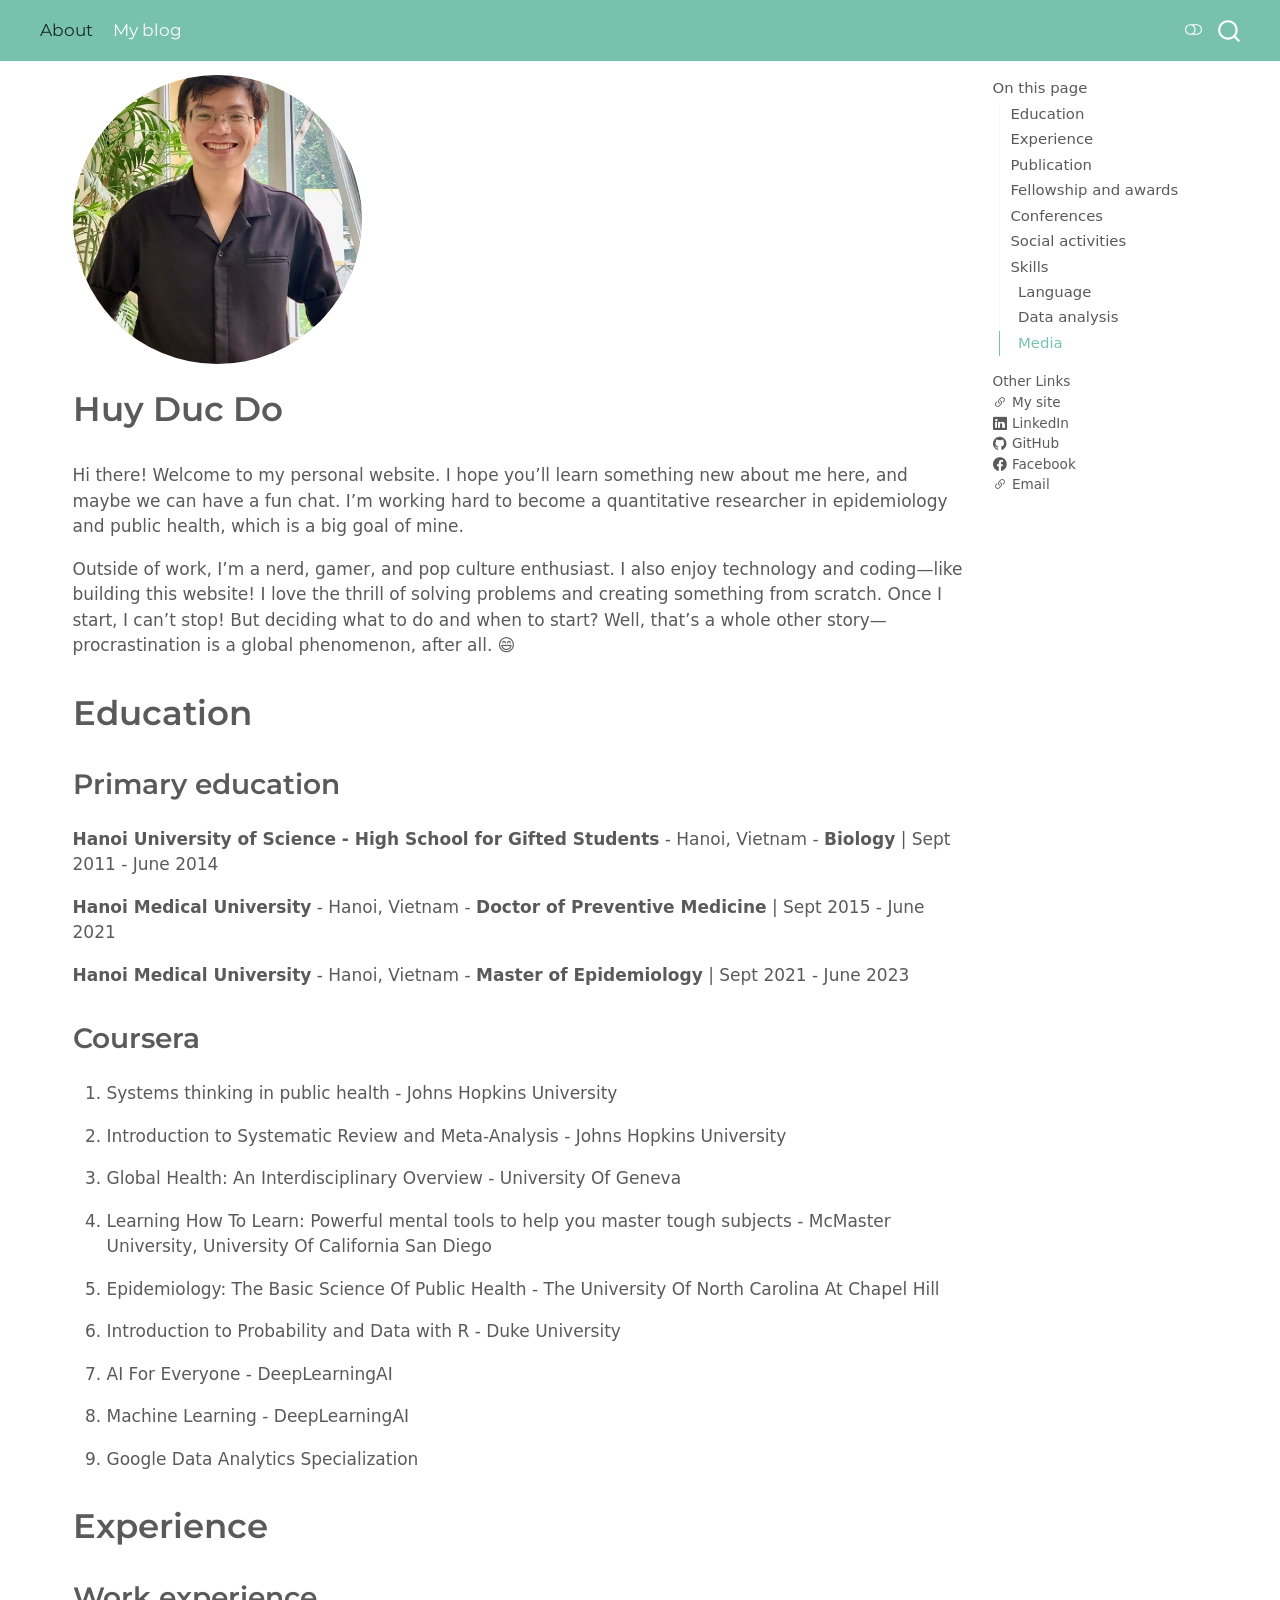
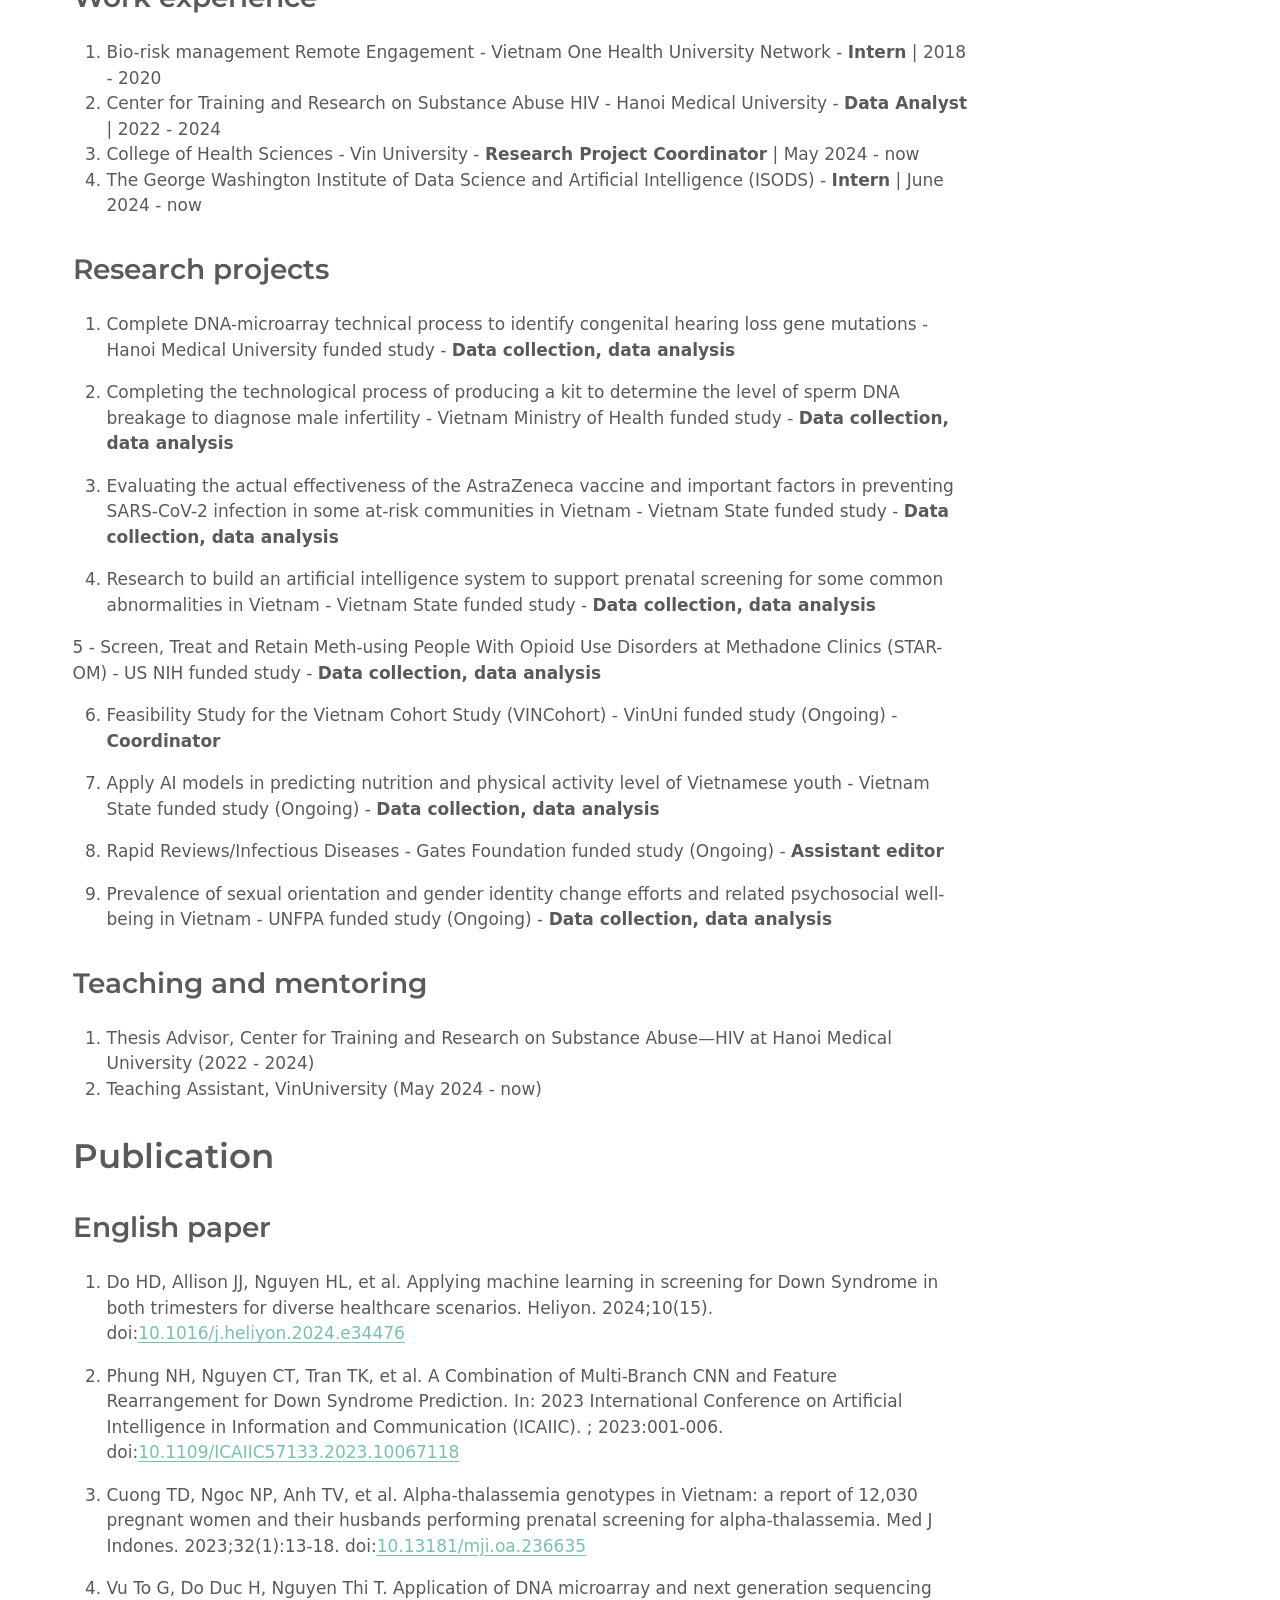
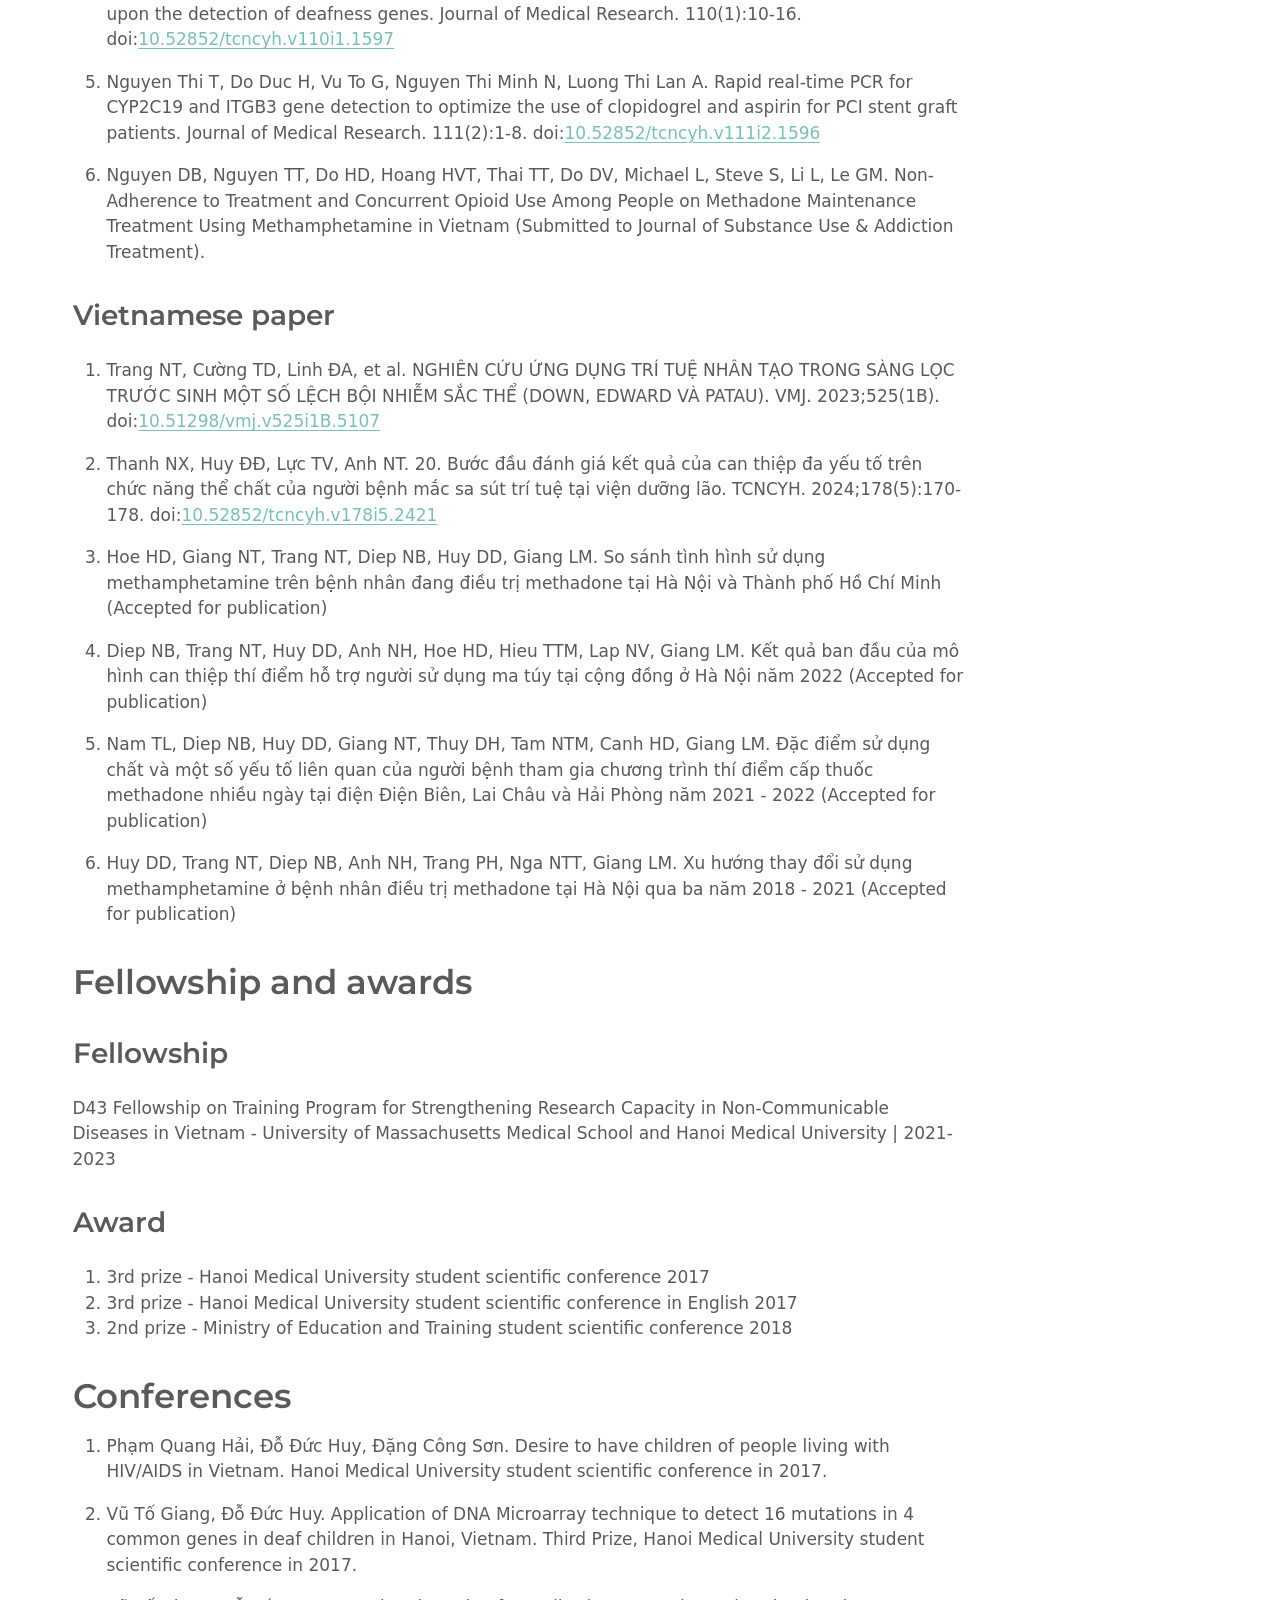
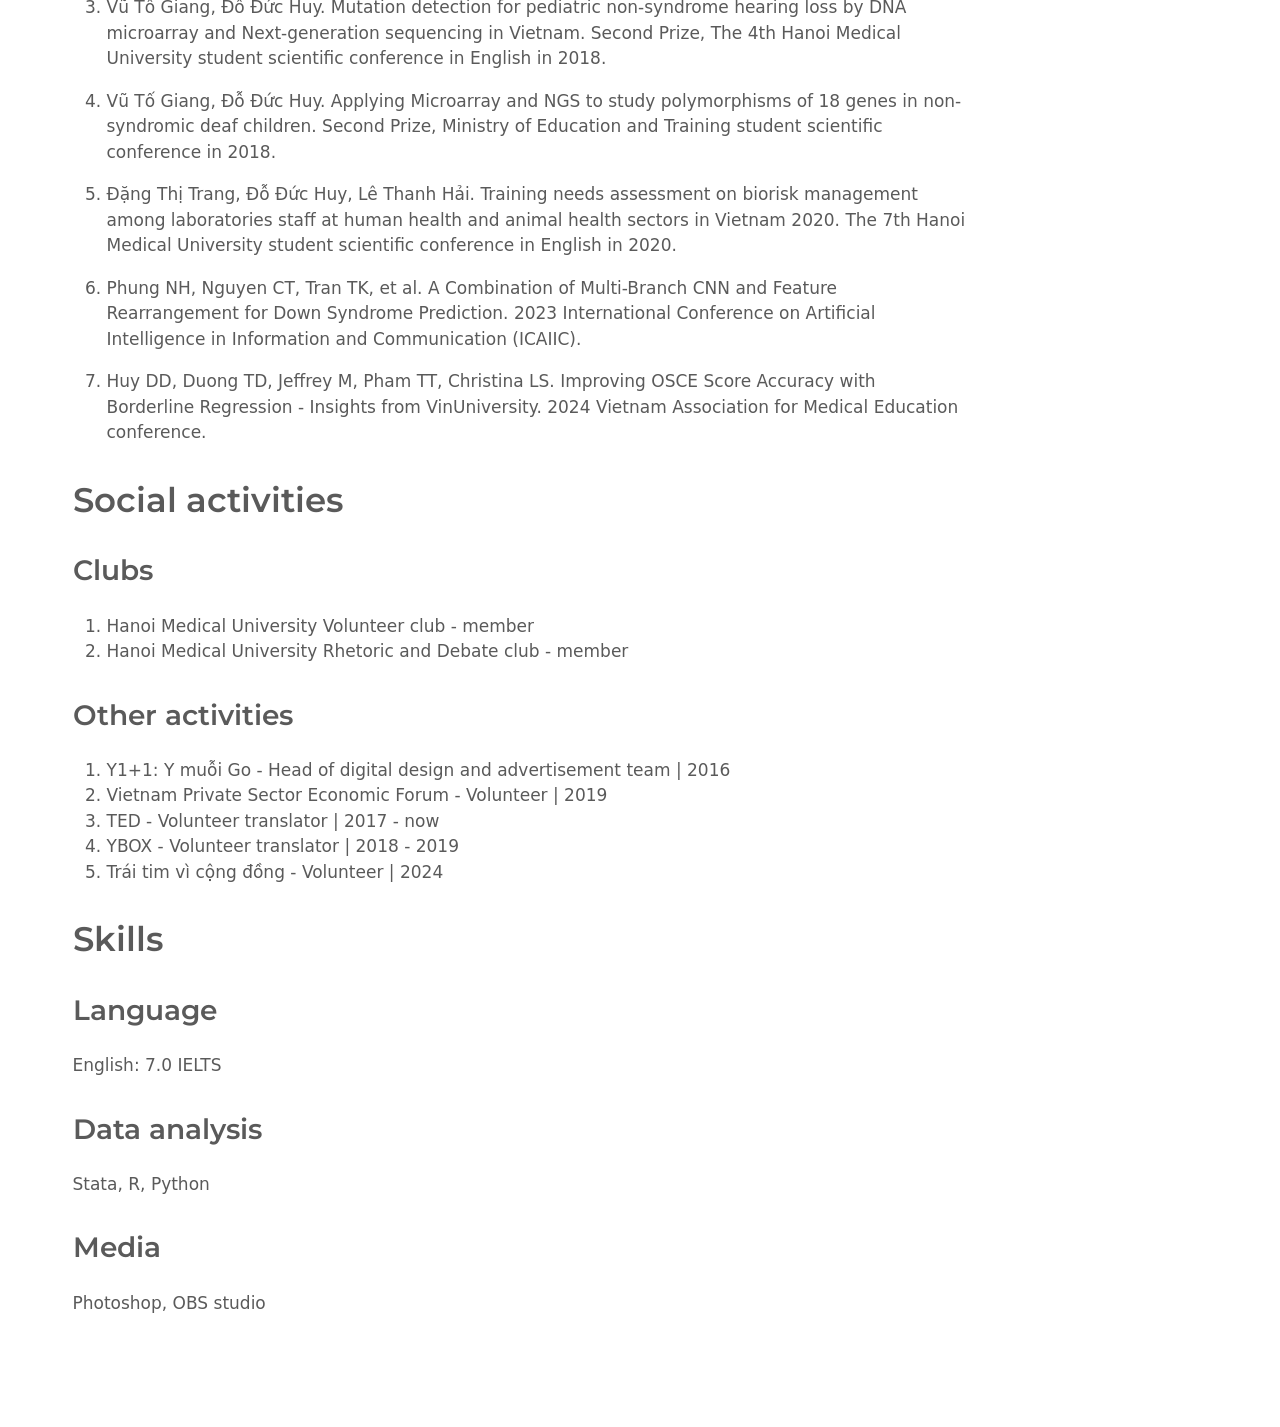
==== commit abca1911: "A whole lot of changes, added blog" ====
--- a/docs/index.html
+++ b/docs/index.html
@@ -86,11 +86,11 @@
             <ul class="navbar-nav navbar-nav-scroll me-auto">
   <li class="nav-item">
     <a class="nav-link active" href="./index.html" aria-current="page"> 
-<span class="menu-text">Home</span></a>
+<span class="menu-text">About</span></a>
   </li>  
   <li class="nav-item">
-    <a class="nav-link" href="./about.html"> 
-<span class="menu-text">About</span></a>
+    <a class="nav-link" href="./blog.html"> 
+<span class="menu-text">My blog</span></a>
   </li>  
 </ul>
           </div> <!-- /navcollapse -->
@@ -159,7 +159,8 @@
   </div>
 </header> <main class="content column-page-left" id="quarto-document-content">
 
-<p>Hi there! Welcome to my personal website - I hope that you can learn something new here about me - Then we can have a little fun chat - I’m planning to become a quantitative researcher in epidemiology and public health, and I’m trying hard to get there - Outside of work, I’m a nerd, a gamer, and a pop culture enthusiast -</p>
+<p>Hi there! Welcome to my personal website. I hope you’ll learn something new about me here, and maybe we can have a fun chat. I’m working hard to become a quantitative researcher in epidemiology and public health, which is a big goal of mine.</p>
+<p>Outside of work, I’m a nerd, gamer, and pop culture enthusiast. I also enjoy technology and coding—like building this website! I love the thrill of solving problems and creating something from scratch. Once I start, I can’t stop! But deciding what to do and when to start? Well, that’s a whole other story—procrastination is a global phenomenon, after all. 😄</p>
 <section id="education" class="level1">
 <h1>Education</h1>
 <section id="primary-education" class="level2">
@@ -302,7 +303,7 @@
 </section>
 <section id="media" class="level2">
 <h2 data-anchor-id="media">Media</h2>
-<p>Photoshop OBS studio</p>
+<p>Photoshop, OBS studio</p>
 
 
 </section>
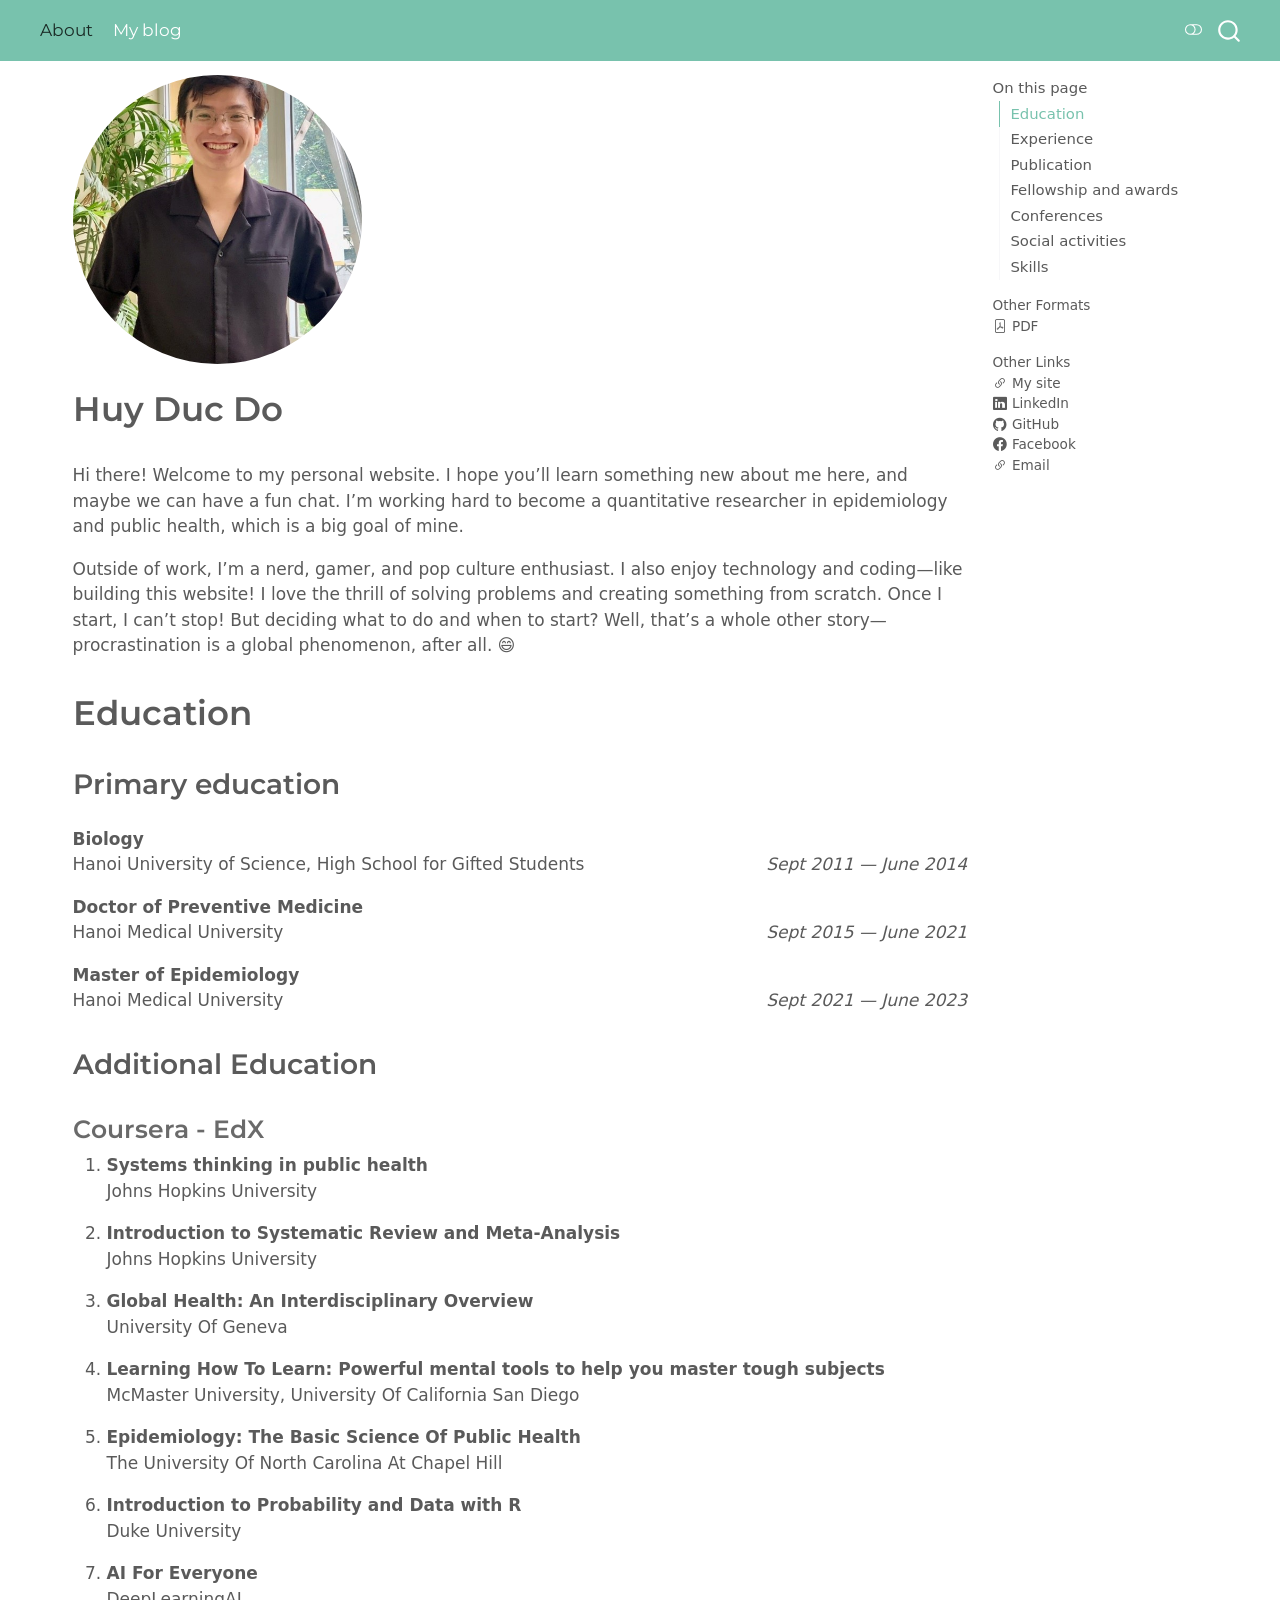
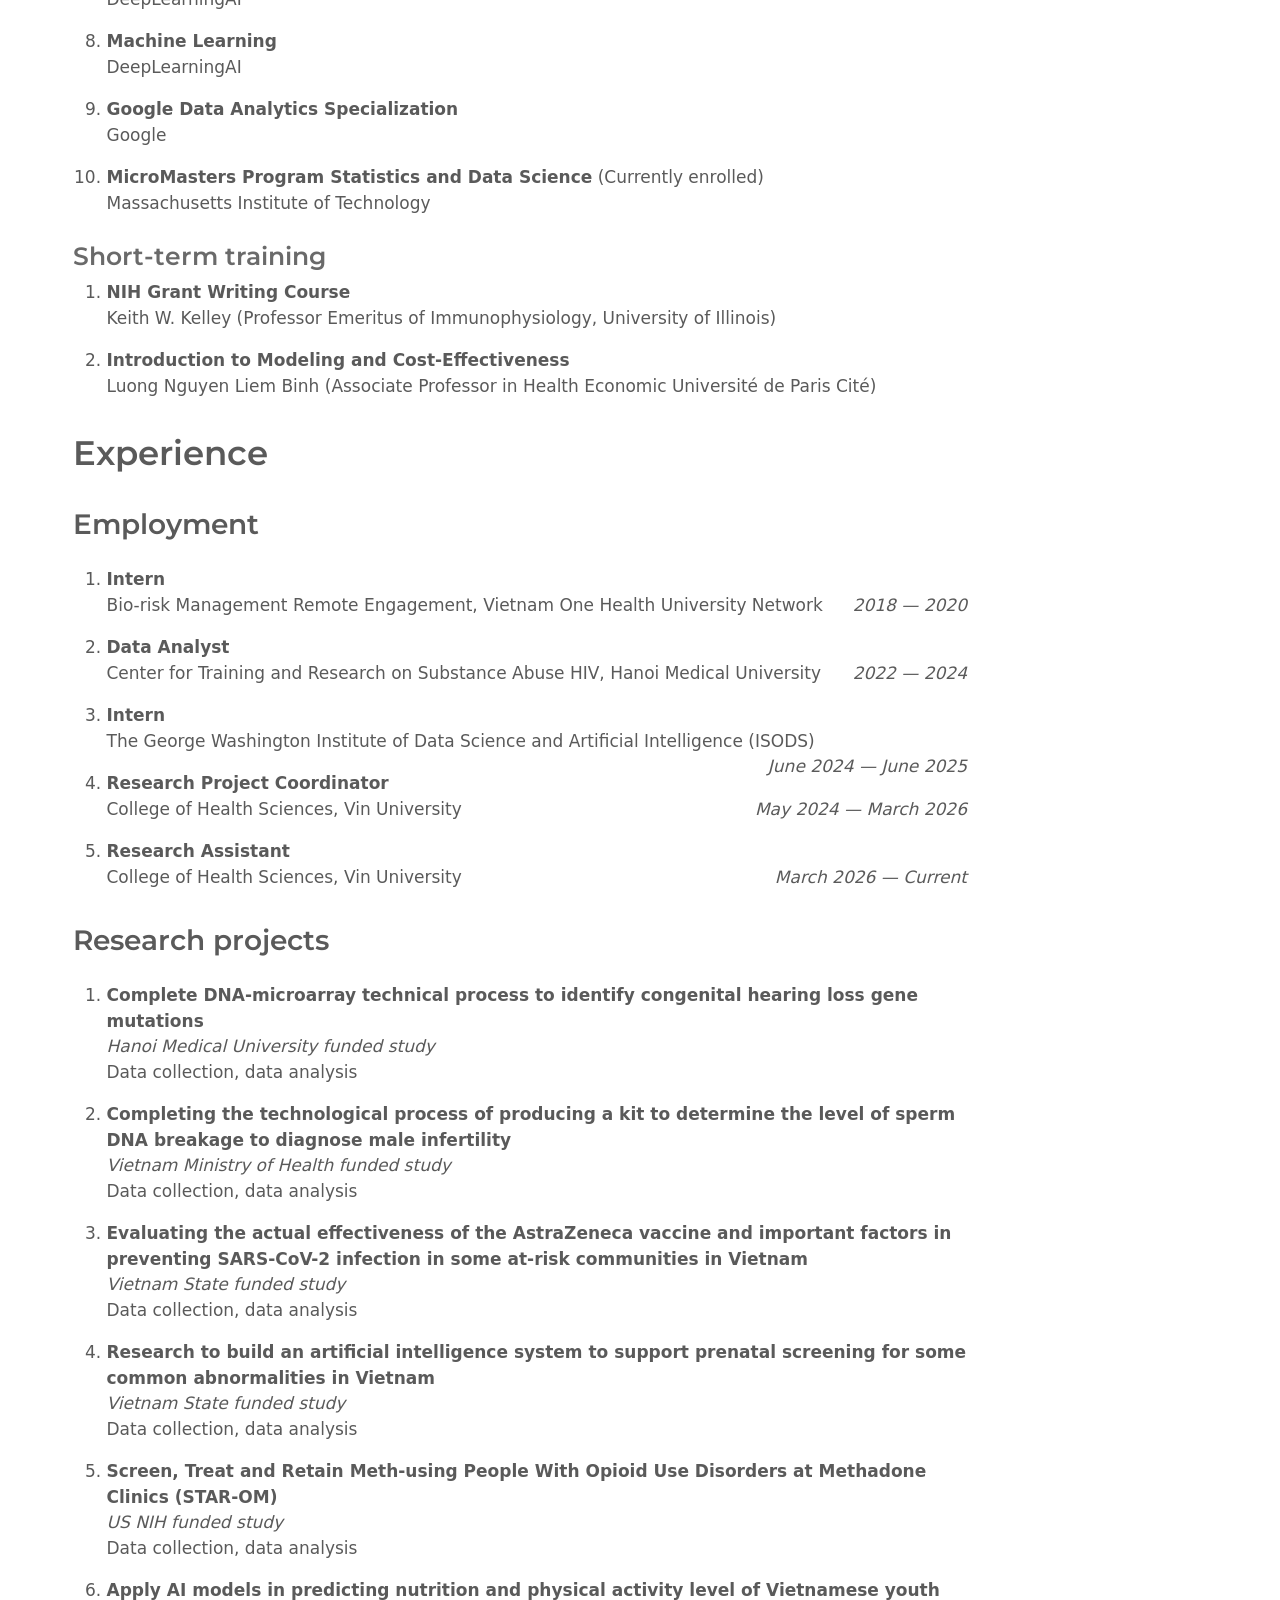
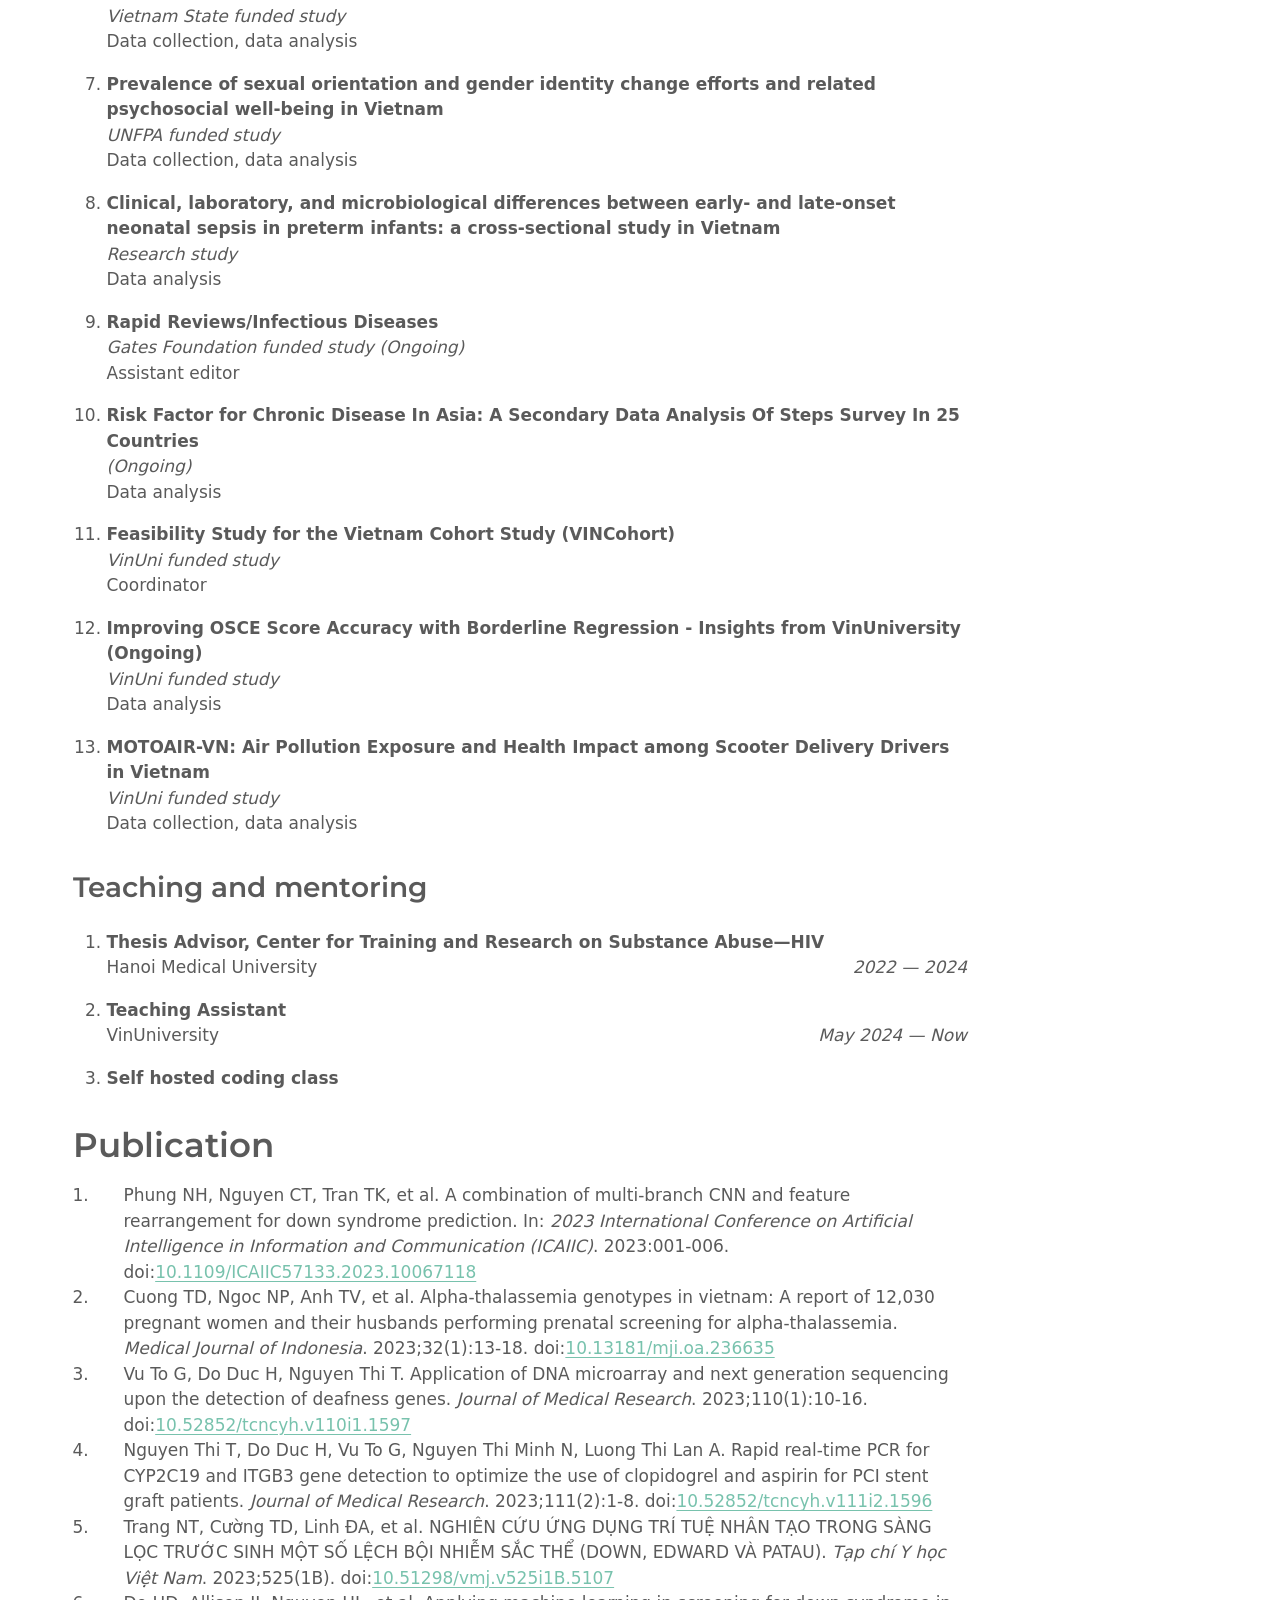
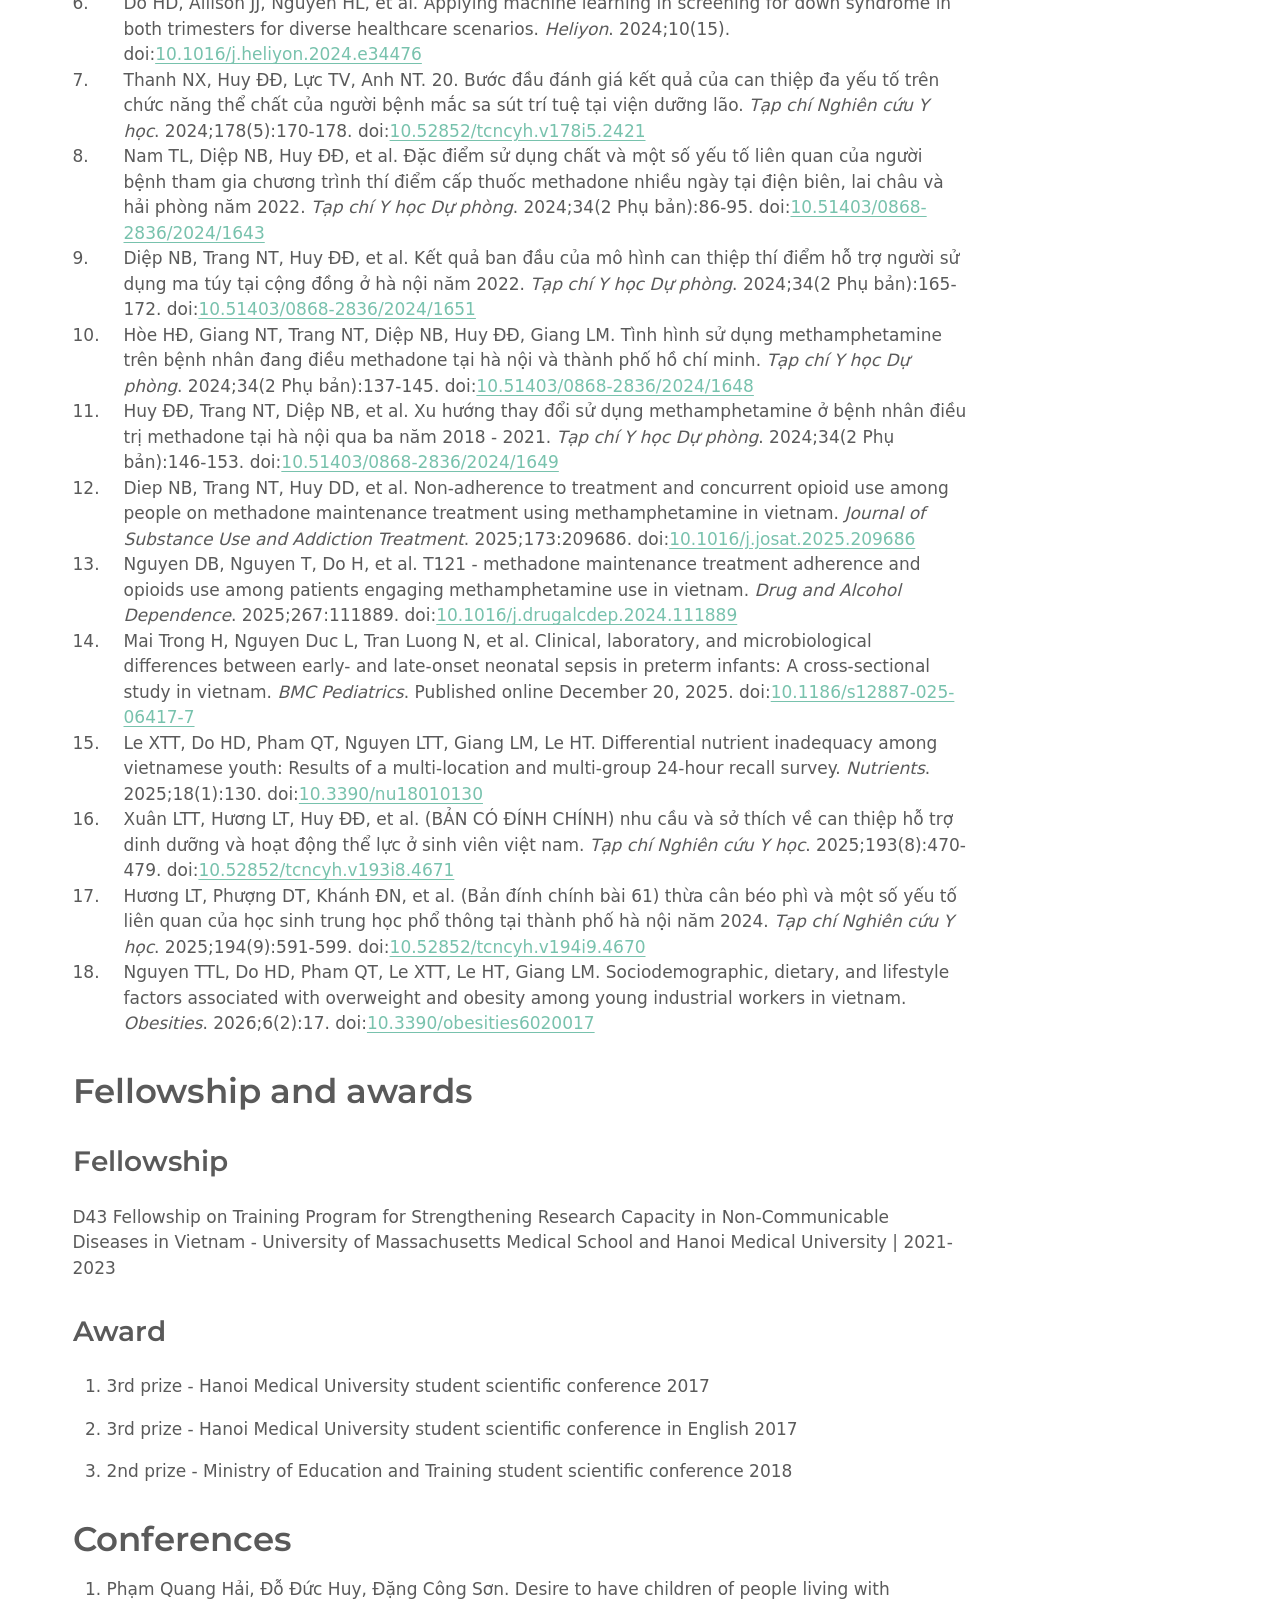
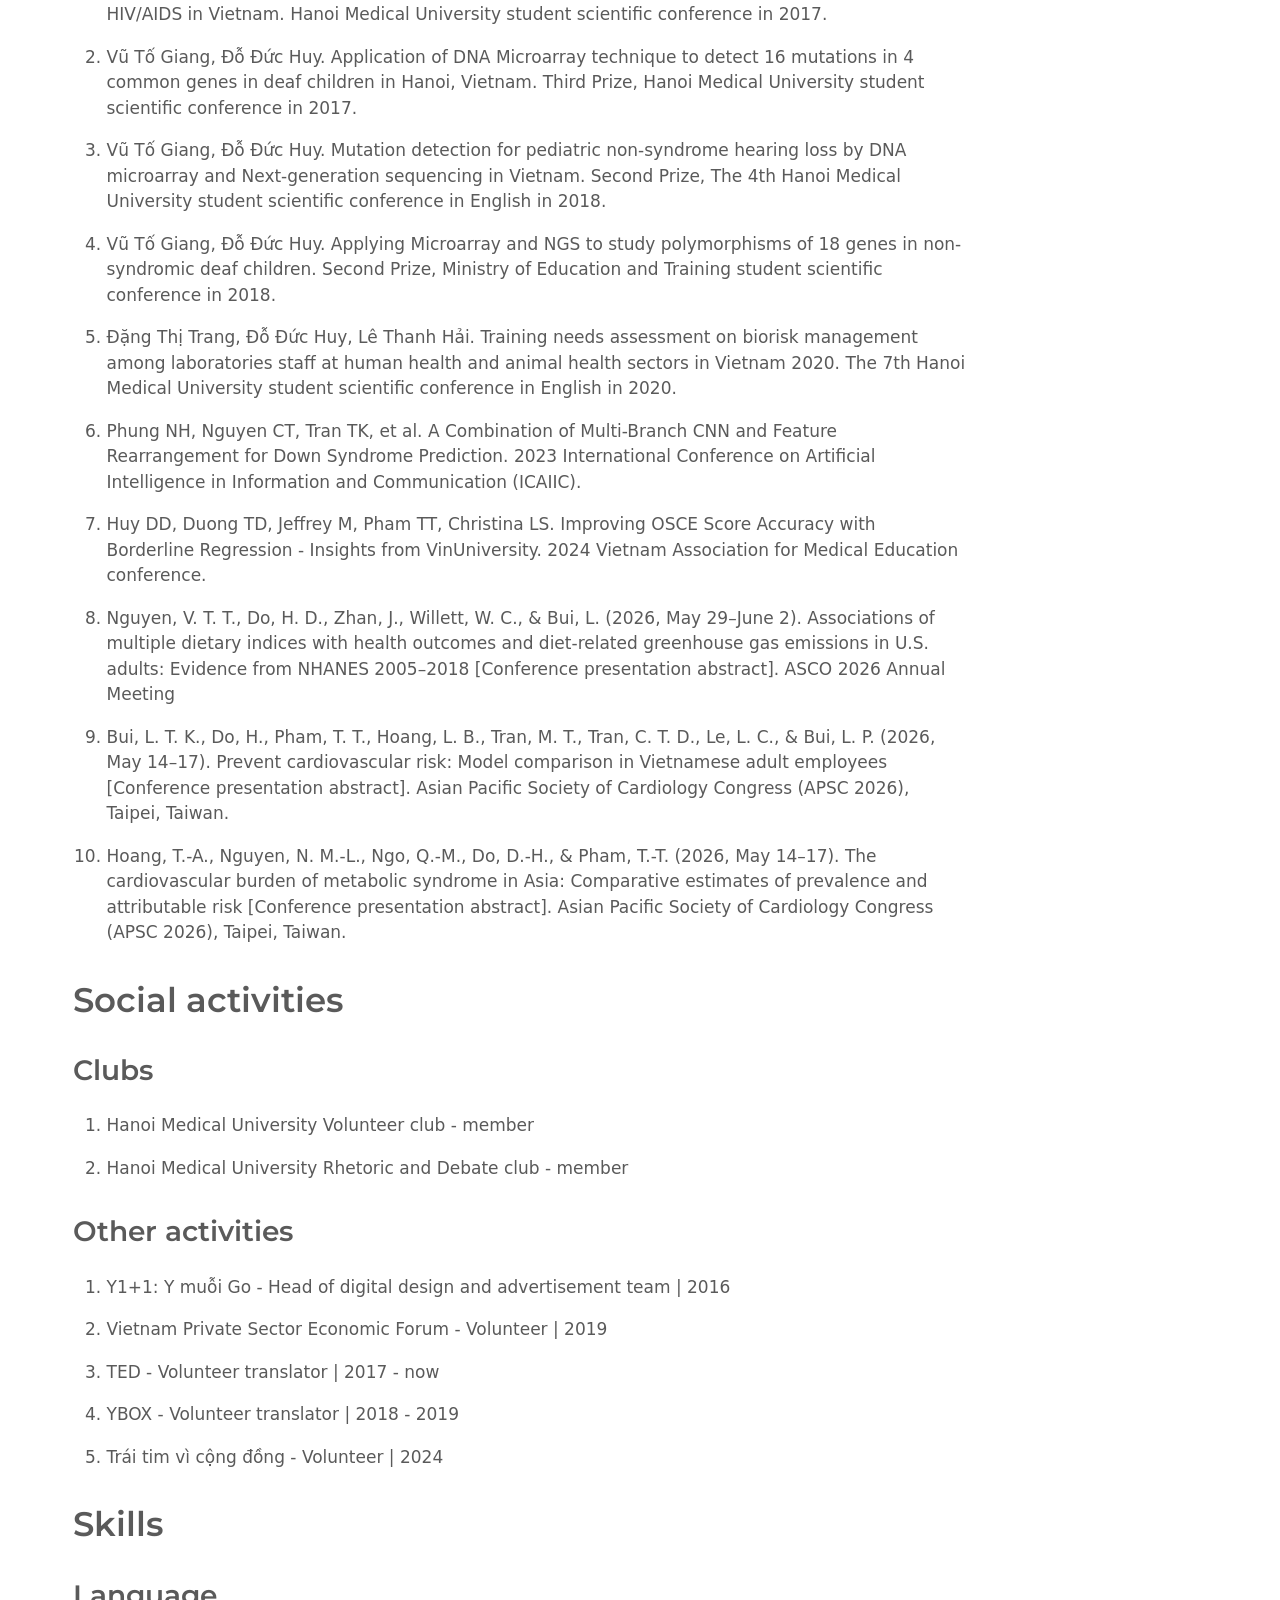
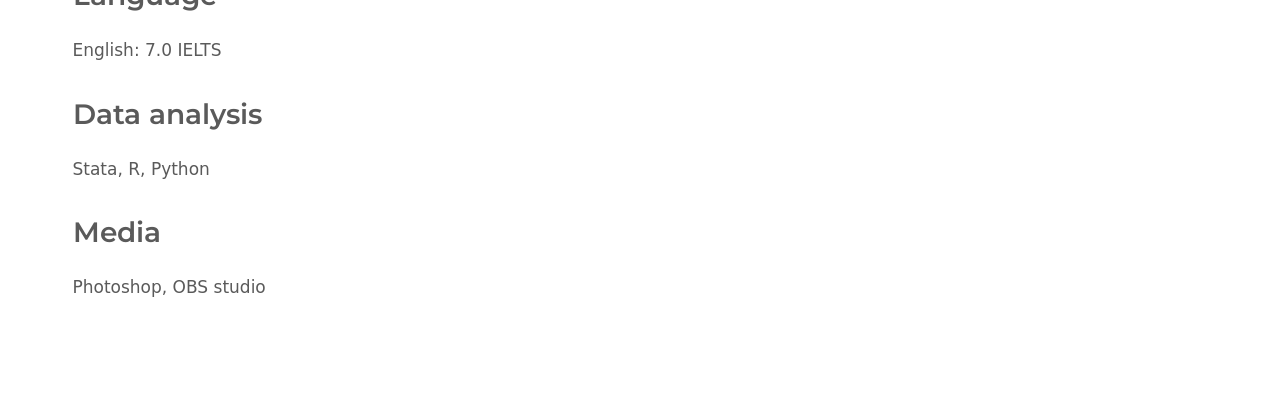
==== commit 945bb536: "update update" ====
--- a/docs/index.html
+++ b/docs/index.html
@@ -2,13 +2,16 @@
 <html xmlns="http://www.w3.org/1999/xhtml" lang="en" xml:lang="en"><head>
 
 <meta charset="utf-8">
-<meta name="generator" content="quarto-1.5.57">
+<meta name="generator" content="quarto-1.9.38">
 
 <meta name="viewport" content="width=device-width, initial-scale=1.0, user-scalable=yes">
 
 
 <title>Huy Duc Do</title>
 <style>
+/* Default styles provided by pandoc.
+** See https://pandoc.org/MANUAL.html#variables-for-html for config info.
+*/
 code{white-space: pre-wrap;}
 span.smallcaps{font-variant: small-caps;}
 div.columns{display: flex; gap: min(4vw, 1.5em);}
@@ -20,7 +23,26 @@
   margin: 0 0.8em 0.2em -1em; /* quarto-specific, see https://github.com/quarto-dev/quarto-cli/issues/4556 */ 
   vertical-align: middle;
 }
-</style>
+/* CSS for citations */
+div.csl-bib-body { }
+div.csl-entry {
+  clear: both;
+}
+.hanging-indent div.csl-entry {
+  margin-left:2em;
+  text-indent:-2em;
+}
+div.csl-left-margin {
+  min-width:2em;
+  float:left;
+}
+div.csl-right-inline {
+  margin-left:2em;
+  padding-left:1em;
+}
+div.csl-indent {
+  margin-left: 2em;
+}</style>
 
 
 <script src="site_libs/quarto-nav/quarto-nav.js"></script>
@@ -30,16 +52,19 @@
 <script src="site_libs/quarto-search/fuse.min.js"></script>
 <script src="site_libs/quarto-search/quarto-search.js"></script>
 <meta name="quarto:offset" content="./">
-<script src="site_libs/quarto-html/quarto.js"></script>
+<script src="site_libs/quarto-html/quarto.js" type="module"></script>
+<script src="site_libs/quarto-html/tabsets/tabsets.js" type="module"></script>
 <script src="site_libs/quarto-html/popper.min.js"></script>
 <script src="site_libs/quarto-html/tippy.umd.min.js"></script>
 <link href="site_libs/quarto-html/tippy.css" rel="stylesheet">
-<link href="site_libs/quarto-html/quarto-syntax-highlighting.css" rel="stylesheet" class="quarto-color-scheme" id="quarto-text-highlighting-styles">
-<link href="site_libs/quarto-html/quarto-syntax-highlighting-dark.css" rel="prefetch" class="quarto-color-scheme quarto-color-alternate" id="quarto-text-highlighting-styles">
+<link href="site_libs/quarto-html/quarto-syntax-highlighting-15634bcf2e68342d4ad2dfa704d543f6.css" rel="stylesheet" class="quarto-color-scheme" id="quarto-text-highlighting-styles">
+<link href="site_libs/quarto-html/quarto-syntax-highlighting-dark-0a6b7249c26820e032cb0bd839ff02b1.css" rel="stylesheet" class="quarto-color-scheme quarto-color-alternate" id="quarto-text-highlighting-styles">
+<link href="site_libs/quarto-html/quarto-syntax-highlighting-15634bcf2e68342d4ad2dfa704d543f6.css" rel="stylesheet" class="quarto-color-scheme-extra" id="quarto-text-highlighting-styles">
 <script src="site_libs/bootstrap/bootstrap.min.js"></script>
 <link href="site_libs/bootstrap/bootstrap-icons.css" rel="stylesheet">
-<link href="site_libs/bootstrap/bootstrap.min.css" rel="stylesheet" class="quarto-color-scheme" id="quarto-bootstrap" data-mode="light">
-<link href="site_libs/bootstrap/bootstrap-dark.min.css" rel="prefetch" class="quarto-color-scheme quarto-color-alternate" id="quarto-bootstrap" data-mode="dark">
+<link href="site_libs/bootstrap/bootstrap-9c8f6917bb976eb1370e91c8fae1e261.min.css" rel="stylesheet" append-hash="true" class="quarto-color-scheme" id="quarto-bootstrap" data-mode="light">
+<link href="site_libs/bootstrap/bootstrap-dark-e8964db687007ca8dd88d9d9ce58e3ef.min.css" rel="stylesheet" append-hash="true" class="quarto-color-scheme quarto-color-alternate" id="quarto-bootstrap" data-mode="dark">
+<link href="site_libs/bootstrap/bootstrap-9c8f6917bb976eb1370e91c8fae1e261.min.css" rel="stylesheet" append-hash="true" class="quarto-color-scheme-extra" id="quarto-bootstrap" data-mode="light">
 <script id="quarto-search-options" type="application/json">{
   "location": "navbar",
   "copy-button": false,
@@ -70,9 +95,172 @@
 
 
 <link rel="stylesheet" href="styles.css">
+<link rel="stylesheet" href="style.css">
 </head>
 
-<body class="nav-fixed">
+<body class="nav-fixed quarto-light"><script id="quarto-html-before-body" type="application/javascript">
+    const toggleBodyColorMode = (bsSheetEl) => {
+      const mode = bsSheetEl.getAttribute("data-mode");
+      const bodyEl = window.document.querySelector("body");
+      if (mode === "dark") {
+        bodyEl.classList.add("quarto-dark");
+        bodyEl.classList.remove("quarto-light");
+      } else {
+        bodyEl.classList.add("quarto-light");
+        bodyEl.classList.remove("quarto-dark");
+      }
+    }
+    const toggleBodyColorPrimary = () => {
+      const bsSheetEl = window.document.querySelector("link#quarto-bootstrap:not([rel=disabled-stylesheet])");
+      if (bsSheetEl) {
+        toggleBodyColorMode(bsSheetEl);
+      }
+    }
+    const setColorSchemeToggle = (alternate) => {
+      const toggles = window.document.querySelectorAll('.quarto-color-scheme-toggle');
+      for (let i=0; i < toggles.length; i++) {
+        const toggle = toggles[i];
+        if (toggle) {
+          if (alternate) {
+            toggle.classList.add("alternate");
+          } else {
+            toggle.classList.remove("alternate");
+          }
+        }
+      }
+    };
+    const toggleColorMode = (alternate) => {
+      // Switch the stylesheets
+      const primaryStylesheets = window.document.querySelectorAll('link.quarto-color-scheme:not(.quarto-color-alternate)');
+      const alternateStylesheets = window.document.querySelectorAll('link.quarto-color-scheme.quarto-color-alternate');
+      manageTransitions('#quarto-margin-sidebar .nav-link', false);
+      if (alternate) {
+        // note: dark is layered on light, we don't disable primary!
+        enableStylesheet(alternateStylesheets);
+        for (const sheetNode of alternateStylesheets) {
+          if (sheetNode.id === "quarto-bootstrap") {
+            toggleBodyColorMode(sheetNode);
+          }
+        }
+      } else {
+        disableStylesheet(alternateStylesheets);
+        enableStylesheet(primaryStylesheets)
+        toggleBodyColorPrimary();
+      }
+      manageTransitions('#quarto-margin-sidebar .nav-link', true);
+      // Switch the toggles
+      setColorSchemeToggle(alternate)
+      // Hack to workaround the fact that safari doesn't
+      // properly recolor the scrollbar when toggling (#1455)
+      if (navigator.userAgent.indexOf('Safari') > 0 && navigator.userAgent.indexOf('Chrome') == -1) {
+        manageTransitions("body", false);
+        window.scrollTo(0, 1);
+        setTimeout(() => {
+          window.scrollTo(0, 0);
+          manageTransitions("body", true);
+        }, 40);
+      }
+    }
+    const disableStylesheet = (stylesheets) => {
+      for (let i=0; i < stylesheets.length; i++) {
+        const stylesheet = stylesheets[i];
+        stylesheet.rel = 'disabled-stylesheet';
+      }
+    }
+    const enableStylesheet = (stylesheets) => {
+      for (let i=0; i < stylesheets.length; i++) {
+        const stylesheet = stylesheets[i];
+        if(stylesheet.rel !== 'stylesheet') { // for Chrome, which will still FOUC without this check
+          stylesheet.rel = 'stylesheet';
+        }
+      }
+    }
+    const manageTransitions = (selector, allowTransitions) => {
+      const els = window.document.querySelectorAll(selector);
+      for (let i=0; i < els.length; i++) {
+        const el = els[i];
+        if (allowTransitions) {
+          el.classList.remove('notransition');
+        } else {
+          el.classList.add('notransition');
+        }
+      }
+    }
+    const isFileUrl = () => {
+      return window.location.protocol === 'file:';
+    }
+    const hasAlternateSentinel = () => {
+      let styleSentinel = getColorSchemeSentinel();
+      if (styleSentinel !== null) {
+        return styleSentinel === "alternate";
+      } else {
+        return false;
+      }
+    }
+    const setStyleSentinel = (alternate) => {
+      const value = alternate ? "alternate" : "default";
+      if (!isFileUrl()) {
+        window.localStorage.setItem("quarto-color-scheme", value);
+      } else {
+        localAlternateSentinel = value;
+      }
+    }
+    const getColorSchemeSentinel = () => {
+      if (!isFileUrl()) {
+        const storageValue = window.localStorage.getItem("quarto-color-scheme");
+        return storageValue != null ? storageValue : localAlternateSentinel;
+      } else {
+        return localAlternateSentinel;
+      }
+    }
+    const toggleGiscusIfUsed = (isAlternate, darkModeDefault) => {
+      const baseTheme = document.querySelector('#giscus-base-theme')?.value ?? 'light';
+      const alternateTheme = document.querySelector('#giscus-alt-theme')?.value ?? 'dark';
+      let newTheme = '';
+      if(authorPrefersDark) {
+        newTheme = isAlternate ? baseTheme : alternateTheme;
+      } else {
+        newTheme = isAlternate ? alternateTheme : baseTheme;
+      }
+      const changeGiscusTheme = () => {
+        // From: https://github.com/giscus/giscus/issues/336
+        const sendMessage = (message) => {
+          const iframe = document.querySelector('iframe.giscus-frame');
+          if (!iframe) return;
+          iframe.contentWindow.postMessage({ giscus: message }, 'https://giscus.app');
+        }
+        sendMessage({
+          setConfig: {
+            theme: newTheme
+          }
+        });
+      }
+      const isGiscussLoaded = window.document.querySelector('iframe.giscus-frame') !== null;
+      if (isGiscussLoaded) {
+        changeGiscusTheme();
+      }
+    };
+    const authorPrefersDark = false;
+    const darkModeDefault = authorPrefersDark;
+      document.querySelector('link#quarto-text-highlighting-styles.quarto-color-scheme-extra').rel = 'disabled-stylesheet';
+      document.querySelector('link#quarto-bootstrap.quarto-color-scheme-extra').rel = 'disabled-stylesheet';
+    let localAlternateSentinel = darkModeDefault ? 'alternate' : 'default';
+    // Dark / light mode switch
+    window.quartoToggleColorScheme = () => {
+      // Read the current dark / light value
+      let toAlternate = !hasAlternateSentinel();
+      toggleColorMode(toAlternate);
+      setStyleSentinel(toAlternate);
+      toggleGiscusIfUsed(toAlternate, darkModeDefault);
+      window.dispatchEvent(new Event('resize'));
+    };
+    // Switch to dark mode if need be
+    if (hasAlternateSentinel()) {
+      toggleColorMode(true);
+    } else {
+      toggleColorMode(false);
+    }
+  </script>
 
 <div id="quarto-search-results"></div>
   <header id="quarto-header" class="headroom fixed-top">
@@ -111,19 +299,19 @@
   <li><a href="#education" id="toc-education" class="nav-link active" data-scroll-target="#education">Education</a>
   <ul class="collapse">
   <li><a href="#primary-education" id="toc-primary-education" class="nav-link" data-scroll-target="#primary-education">Primary education</a></li>
-  <li><a href="#coursera" id="toc-coursera" class="nav-link" data-scroll-target="#coursera">Coursera</a></li>
+  <li><a href="#additional-education" id="toc-additional-education" class="nav-link" data-scroll-target="#additional-education">Additional Education</a>
+  <ul class="collapse">
+  <li><a href="#coursera---edx" id="toc-coursera---edx" class="nav-link" data-scroll-target="#coursera---edx">Coursera - EdX</a></li>
+  <li><a href="#short-term-training" id="toc-short-term-training" class="nav-link" data-scroll-target="#short-term-training">Short-term training</a></li>
+  </ul></li>
   </ul></li>
   <li><a href="#experience" id="toc-experience" class="nav-link" data-scroll-target="#experience">Experience</a>
   <ul class="collapse">
-  <li><a href="#work-experience" id="toc-work-experience" class="nav-link" data-scroll-target="#work-experience">Work experience</a></li>
+  <li><a href="#employment" id="toc-employment" class="nav-link" data-scroll-target="#employment">Employment</a></li>
   <li><a href="#research-projects" id="toc-research-projects" class="nav-link" data-scroll-target="#research-projects">Research projects</a></li>
   <li><a href="#teaching-and-mentoring" id="toc-teaching-and-mentoring" class="nav-link" data-scroll-target="#teaching-and-mentoring">Teaching and mentoring</a></li>
   </ul></li>
-  <li><a href="#publication" id="toc-publication" class="nav-link" data-scroll-target="#publication">Publication</a>
-  <ul class="collapse">
-  <li><a href="#english-paper" id="toc-english-paper" class="nav-link" data-scroll-target="#english-paper">English paper</a></li>
-  <li><a href="#vietnamese-paper" id="toc-vietnamese-paper" class="nav-link" data-scroll-target="#vietnamese-paper">Vietnamese paper</a></li>
-  </ul></li>
+  <li><a href="#publication" id="toc-publication" class="nav-link" data-scroll-target="#publication">Publication</a></li>
   <li><a href="#fellowship-and-awards" id="toc-fellowship-and-awards" class="nav-link" data-scroll-target="#fellowship-and-awards">Fellowship and awards</a>
   <ul class="collapse">
   <li><a href="#fellowship" id="toc-fellowship" class="nav-link" data-scroll-target="#fellowship">Fellowship</a></li>
@@ -142,7 +330,7 @@
   <li><a href="#media" id="toc-media" class="nav-link" data-scroll-target="#media">Media</a></li>
   </ul></li>
   </ul>
-<div class="quarto-other-links"><h2>Other Links</h2><ul><li><a href="https://waltjer.github.io/mysite/"><i class="bi bi-link-45deg"></i>My site</a></li><li><a href="https://www.linkedin.com/in/huy-do-a9681a156/"><i class="bi bi-linkedin"></i>LinkedIn</a></li><li><a href="https://github.com/Waltjer"><i class="bi bi-github"></i>GitHub</a></li><li><a href="https://www.facebook.com/Waltjer.DH"><i class="bi bi-facebook"></i>Facebook</a></li><li><a href="mailto:huydd1905@gmail.com"><i class="bi bi-link-45deg"></i>Email</a></li></ul></div></nav>
+<div class="quarto-alternate-formats"><h2>Other Formats</h2><ul><li><a href="index.pdf"><i class="bi bi-file-pdf"></i>PDF</a></li></ul></div><div class="quarto-other-links"><h2>Other Links</h2><ul><li><a href="https://waltjer.github.io/mysite/"><i class="bi bi-link-45deg"></i>My site</a></li><li><a href="https://www.linkedin.com/in/huy-do-a9681a156/"><i class="bi bi-linkedin"></i>LinkedIn</a></li><li><a href="https://github.com/Waltjer"><i class="bi bi-github"></i>GitHub</a></li><li><a href="https://www.facebook.com/Waltjer.DH"><i class="bi bi-facebook"></i>Facebook</a></li><li><a href="mailto:huydd1905@gmail.com"><i class="bi bi-link-45deg"></i>Email</a></li></ul></div></nav>
     </div>
 <!-- main -->
 <div class="quarto-about-marquee column-page-left">
@@ -159,109 +347,167 @@
   </div>
 </header> <main class="content column-page-left" id="quarto-document-content">
 
+
+<div class="print-only contact-block">
+<p>huydd1905@gmail.com | huy.dd@vinuni.edu.vn | huy.do1@umassmed.edu <br> <a href="https://waltjer.github.io/mysite/">My website</a> | <a href="https://www.linkedin.com/in/huy-do-a9681a156/">LinkedIn</a> | <a href="https://github.com/Waltjer">GitHub</a> | <a href="https://orcid.org/0000-0001-9097-5212">ORCID</a></p>
+</div>
+<div class="no-print">
 <p>Hi there! Welcome to my personal website. I hope you’ll learn something new about me here, and maybe we can have a fun chat. I’m working hard to become a quantitative researcher in epidemiology and public health, which is a big goal of mine.</p>
 <p>Outside of work, I’m a nerd, gamer, and pop culture enthusiast. I also enjoy technology and coding—like building this website! I love the thrill of solving problems and creating something from scratch. Once I start, I can’t stop! But deciding what to do and when to start? Well, that’s a whole other story—procrastination is a global phenomenon, after all. 😄</p>
+</div>
 <section id="education" class="level1">
 <h1>Education</h1>
 <section id="primary-education" class="level2">
 <h2 data-anchor-id="primary-education">Primary education</h2>
-<p><strong>Hanoi University of Science - High School for Gifted Students</strong> - Hanoi, Vietnam - <strong>Biology</strong> | Sept 2011 - June 2014</p>
-<p><strong>Hanoi Medical University</strong> - Hanoi, Vietnam - <strong>Doctor of Preventive Medicine</strong> | Sept 2015 - June 2021</p>
-<p><strong>Hanoi Medical University</strong> - Hanoi, Vietnam - <strong>Master of Epidemiology</strong> | Sept 2021 - June 2023</p>
-</section>
-<section id="coursera" class="level2">
-<h2 data-anchor-id="coursera">Coursera</h2>
-<ol type="1">
-<li><p>Systems thinking in public health - Johns Hopkins University</p></li>
-<li><p>Introduction to Systematic Review and Meta-Analysis - Johns Hopkins University</p></li>
-<li><p>Global Health: An Interdisciplinary Overview - University Of Geneva</p></li>
-<li><p>Learning How To Learn: Powerful mental tools to help you master tough subjects - McMaster University, University Of California San Diego</p></li>
-<li><p>Epidemiology: The Basic Science Of Public Health - The University Of North Carolina At Chapel Hill</p></li>
-<li><p>Introduction to Probability and Data with R - Duke University</p></li>
-<li><p>AI For Everyone - DeepLearningAI</p></li>
-<li><p>Machine Learning - DeepLearningAI</p></li>
-<li><p>Google Data Analytics Specialization</p></li>
+<p><strong>Biology</strong> <br> Hanoi University of Science, High School for Gifted Students <span class="cvdate">Sept 2011 — June 2014</span></p>
+<p><strong>Doctor of Preventive Medicine</strong> <br> Hanoi Medical University <span class="cvdate">Sept 2015 — June 2021</span></p>
+<p><strong>Master of Epidemiology</strong> <br> Hanoi Medical University <span class="cvdate">Sept 2021 — June 2023</span></p>
+</section>
+<section id="additional-education" class="level2">
+<h2 data-anchor-id="additional-education">Additional Education</h2>
+<section id="coursera---edx" class="level3">
+<h3 data-anchor-id="coursera---edx">Coursera - EdX</h3>
+<ol>
+<li><p><strong>Systems thinking in public health</strong> <br> Johns Hopkins University</p></li>
+<li><p><strong>Introduction to Systematic Review and Meta-Analysis</strong> <br> Johns Hopkins University</p></li>
+<li><p><strong>Global Health: An Interdisciplinary Overview</strong> <br> University Of Geneva</p></li>
+<li><p><strong>Learning How To Learn: Powerful mental tools to help you master tough subjects</strong> <br> McMaster University, University Of California San Diego</p></li>
+<li><p><strong>Epidemiology: The Basic Science Of Public Health</strong> <br> The University Of North Carolina At Chapel Hill</p></li>
+<li><p><strong>Introduction to Probability and Data with R</strong> <br> Duke University</p></li>
+<li><p><strong>AI For Everyone</strong> <br> DeepLearningAI</p></li>
+<li><p><strong>Machine Learning</strong> <br> DeepLearningAI</p></li>
+<li><p><strong>Google Data Analytics Specialization</strong> <br> Google</p></li>
+<li><p><strong>MicroMasters Program Statistics and Data Science</strong> (Currently enrolled) <br> Massachusetts Institute of Technology</p></li>
 </ol>
 </section>
-</section>
-<section id="experience" class="level1">
-<h1>Experience</h1>
-<section id="work-experience" class="level2">
-<h2 data-anchor-id="work-experience">Work experience</h2>
-<ol type="1">
-<li>Bio-risk management Remote Engagement - Vietnam One Health University Network - <strong>Intern</strong> | 2018 - 2020</li>
-<li>Center for Training and Research on Substance Abuse HIV - Hanoi Medical University - <strong>Data Analyst</strong> | 2022 - 2024</li>
-<li>College of Health Sciences - Vin University - <strong>Research Project Coordinator</strong> | May 2024 - now</li>
-<li>The George Washington Institute of Data Science and Artificial Intelligence (ISODS) - <strong>Intern</strong> | June 2024 - now</li>
+<section id="short-term-training" class="level3">
+<h3 data-anchor-id="short-term-training">Short-term training</h3>
+<ol>
+<li><p><strong>NIH Grant Writing Course</strong> <br> Keith W. Kelley (Professor Emeritus of Immunophysiology, University of Illinois)</p></li>
+<li><p><strong>Introduction to Modeling and Cost-Effectiveness</strong> <br> Luong Nguyen Liem Binh (Associate Professor in Health Economic Université de Paris Cité)</p></li>
+</ol>
+</section>
+</section>
+</section>
+<section id="experience" class="level1" style="page-break-before: always">
+<h1 style="page-break-before: always">Experience</h1>
+<section id="employment" class="level2">
+<h2 data-anchor-id="employment">Employment</h2>
+<ol>
+<li><p><strong>Intern</strong> <br> Bio-risk Management Remote Engagement, Vietnam One Health University Network <span class="cvdate"><em>2018 — 2020</em></span></p></li>
+<li><p><strong>Data Analyst</strong> <br> Center for Training and Research on Substance Abuse HIV, Hanoi Medical University <span class="cvdate"><em>2022 — 2024</em></span></p></li>
+<li><p><strong>Intern</strong> <br> The George Washington Institute of Data Science and Artificial Intelligence (ISODS) <span class="cvdate"><em>June 2024 — June 2025</em></span></p></li>
+<li><p><strong>Research Project Coordinator</strong> <br> College of Health Sciences, Vin University <span class="cvdate"><em>May 2024 — March 2026</em></span></p></li>
+<li><p><strong>Research Assistant</strong> <br> College of Health Sciences, Vin University <span class="cvdate"><em>March 2026 — Current</em></span></p></li>
 </ol>
 </section>
 <section id="research-projects" class="level2">
 <h2 data-anchor-id="research-projects">Research projects</h2>
-<ol type="1">
-<li><p>Complete DNA-microarray technical process to identify congenital hearing loss gene mutations - Hanoi Medical University funded study - <strong>Data collection, data analysis</strong></p></li>
-<li><p>Completing the technological process of producing a kit to determine the level of sperm DNA breakage to diagnose male infertility - Vietnam Ministry of Health funded study - <strong>Data collection, data analysis</strong></p></li>
-<li><p>Evaluating the actual effectiveness of the AstraZeneca vaccine and important factors in preventing SARS-CoV-2 infection in some at-risk communities in Vietnam - Vietnam State funded study - <strong>Data collection, data analysis</strong></p></li>
-<li><p>Research to build an artificial intelligence system to support prenatal screening for some common abnormalities in Vietnam - Vietnam State funded study - <strong>Data collection, data analysis</strong></p></li>
-</ol>
-<p>5 - Screen, Treat and Retain Meth-using People With Opioid Use Disorders at Methadone Clinics (STAR-OM) - US NIH funded study - <strong>Data collection, data analysis</strong></p>
-<ol start="6" type="1">
-<li><p>Feasibility Study for the Vietnam Cohort Study (VINCohort) - VinUni funded study (Ongoing) - <strong>Coordinator</strong></p></li>
-<li><p>Apply AI models in predicting nutrition and physical activity level of Vietnamese youth - Vietnam State funded study (Ongoing) - <strong>Data collection, data analysis</strong></p></li>
-<li><p>Rapid Reviews/Infectious Diseases - Gates Foundation funded study (Ongoing) - <strong>Assistant editor</strong></p></li>
-<li><p>Prevalence of sexual orientation and gender identity change efforts and related psychosocial well-being in Vietnam - UNFPA funded study (Ongoing) - <strong>Data collection, data analysis</strong></p></li>
+<ol>
+<li><p><strong>Complete DNA-microarray technical process to identify congenital hearing loss gene mutations</strong> <br> <em>Hanoi Medical University funded study</em> <br> Data collection, data analysis</p></li>
+<li><p><strong>Completing the technological process of producing a kit to determine the level of sperm DNA breakage to diagnose male infertility</strong> <br> <em>Vietnam Ministry of Health funded study</em> <br> Data collection, data analysis</p></li>
+<li><p><strong>Evaluating the actual effectiveness of the AstraZeneca vaccine and important factors in preventing SARS-CoV-2 infection in some at-risk communities in Vietnam</strong> <br> <em>Vietnam State funded study</em> <br> Data collection, data analysis</p></li>
+<li><p><strong>Research to build an artificial intelligence system to support prenatal screening for some common abnormalities in Vietnam</strong> <br> <em>Vietnam State funded study</em> <br> Data collection, data analysis</p></li>
+<li><p><strong>Screen, Treat and Retain Meth-using People With Opioid Use Disorders at Methadone Clinics (STAR-OM)</strong> <br> <em>US NIH funded study</em> <br> Data collection, data analysis</p></li>
+<li><p><strong>Apply AI models in predicting nutrition and physical activity level of Vietnamese youth</strong> <br> <em>Vietnam State funded study</em> <br> Data collection, data analysis</p></li>
+<li><p><strong>Prevalence of sexual orientation and gender identity change efforts and related psychosocial well-being in Vietnam</strong> <br> <em>UNFPA funded study</em> <br> Data collection, data analysis</p></li>
+<li><p><strong>Clinical, laboratory, and microbiological differences between early- and late-onset neonatal sepsis in preterm infants: a cross-sectional study in Vietnam</strong> <br> <em>Research study</em> <br> Data analysis</p></li>
+<li><p><strong>Rapid Reviews/Infectious Diseases</strong> <br> <em>Gates Foundation funded study (Ongoing)</em> <br> Assistant editor</p></li>
+<li><p><strong>Risk Factor for Chronic Disease In Asia: A Secondary Data Analysis Of Steps Survey In 25 Countries</strong> <br> <em>(Ongoing)</em> <br> Data analysis</p></li>
+<li><p><strong>Feasibility Study for the Vietnam Cohort Study (VINCohort)</strong> <br> <em>VinUni funded study</em> <br> Coordinator</p></li>
+<li><p><strong>Improving OSCE Score Accuracy with Borderline Regression - Insights from VinUniversity (Ongoing)</strong> <br> <em>VinUni funded study</em> <br> Data analysis</p></li>
+<li><p><strong>MOTOAIR-VN: Air Pollution Exposure and Health Impact among Scooter Delivery Drivers in Vietnam</strong> <br> <em>VinUni funded study</em> <br> Data collection, data analysis</p></li>
 </ol>
 </section>
 <section id="teaching-and-mentoring" class="level2">
 <h2 data-anchor-id="teaching-and-mentoring">Teaching and mentoring</h2>
-<ol type="1">
-<li>Thesis Advisor, Center for Training and Research on Substance Abuse—HIV at Hanoi Medical University (2022 - 2024)</li>
-<li>Teaching Assistant, VinUniversity (May 2024 - now)</li>
+<ol>
+<li><p><strong>Thesis Advisor, Center for Training and Research on Substance Abuse—HIV</strong> <br> Hanoi Medical University <span class="cvdate"><em>2022 — 2024</em></span></p></li>
+<li><p><strong>Teaching Assistant</strong> <br> VinUniversity <span class="cvdate"><em>May 2024 — Now</em></span></p></li>
+<li><p><strong>Self hosted coding class</strong></p></li>
 </ol>
 </section>
 </section>
-<section id="publication" class="level1">
-<h1>Publication</h1>
-<section id="english-paper" class="level2">
-<h2 data-anchor-id="english-paper">English paper</h2>
-<ol type="1">
-<li><p>Do HD, Allison JJ, Nguyen HL, et al.&nbsp;Applying machine learning in screening for Down Syndrome in both trimesters for diverse healthcare scenarios. Heliyon. 2024;10(15). doi:<a href="https://doi.org/10.1016/j.heliyon.2024.e34476">10.1016/j.heliyon.2024.e34476</a></p></li>
-<li><p>Phung NH, Nguyen CT, Tran TK, et al.&nbsp;A Combination of Multi-Branch CNN and Feature Rearrangement for Down Syndrome Prediction. In: 2023 International Conference on Artificial Intelligence in Information and Communication (ICAIIC). ; 2023:001-006. doi:<a href="https://doi.org/10.1109/ICAIIC57133.2023.10067118">10.1109/ICAIIC57133.2023.10067118</a></p></li>
-<li><p>Cuong TD, Ngoc NP, Anh TV, et al.&nbsp;Αlpha-thalassemia genotypes in Vietnam: a report of 12,030 pregnant women and their husbands performing prenatal screening for alpha-thalassemia. Med J Indones. 2023;32(1):13-18. doi:<a href="https://doi.org/10.13181/mji.oa.236635">10.13181/mji.oa.236635</a></p></li>
-<li><p>Vu To G, Do Duc H, Nguyen Thi T. Application of DNA microarray and next generation sequencing upon the detection of deafness genes. Journal of Medical Research. 110(1):10-16. doi:<a href="https://doi.org/10.52852/tcncyh.v110i1.1597">10.52852/tcncyh.v110i1.1597</a></p></li>
-<li><p>Nguyen Thi T, Do Duc H, Vu To G, Nguyen Thi Minh N, Luong Thi Lan A. Rapid real-time PCR for CYP2C19 and ITGB3 gene detection to optimize the use of clopidogrel and aspirin for PCI stent graft patients. Journal of Medical Research. 111(2):1-8. doi:<a href="https://doi.org/10.52852/tcncyh.v111i2.1596">10.52852/tcncyh.v111i2.1596</a></p></li>
-<li><p>Nguyen DB, Nguyen TT, Do HD, Hoang HVT, Thai TT, Do DV, Michael L, Steve S, Li L, Le GM. Non-Adherence to Treatment and Concurrent Opioid Use Among People on Methadone Maintenance Treatment Using Methamphetamine in Vietnam (Submitted to Journal of Substance Use &amp; Addiction Treatment).</p></li>
-</ol>
-</section>
-<section id="vietnamese-paper" class="level2">
-<h2 data-anchor-id="vietnamese-paper">Vietnamese paper</h2>
-<ol type="1">
-<li><p>Trang NT, Cường TD, Linh ĐA, et al.&nbsp;NGHIÊN CỨU ỨNG DỤNG TRÍ TUỆ NHÂN TẠO TRONG SÀNG LỌC TRƯỚC SINH MỘT SỐ LỆCH BỘI NHIỄM SẮC THỂ (DOWN, EDWARD VÀ PATAU). VMJ. 2023;525(1B). doi:<a href="https://doi.org/10.51298/vmj.v525i1B.5107">10.51298/vmj.v525i1B.5107</a></p></li>
-<li><p>Thanh NX, Huy ĐĐ, Lực TV, Anh NT. 20. Bước đầu đánh giá kết quả của can thiệp đa yếu tố trên chức năng thể chất của người bệnh mắc sa sút trí tuệ tại viện dưỡng lão. TCNCYH. 2024;178(5):170-178. doi:<a href="https://doi.org/10.52852/tcncyh.v178i5.2421">10.52852/tcncyh.v178i5.2421</a></p></li>
-<li><p>Hoe HD, Giang NT, Trang NT, Diep NB, Huy DD, Giang LM. So sánh tình hình sử dụng methamphetamine trên bệnh nhân đang điều trị methadone tại Hà Nội và Thành phố Hồ Chí Minh (Accepted for publication)</p></li>
-<li><p>Diep NB, Trang NT, Huy DD, Anh NH, Hoe HD, Hieu TTM, Lap NV, Giang LM. Kết quả ban đầu của mô hình can thiệp thí điểm hỗ trợ người sử dụng ma túy tại cộng đồng ở Hà Nội năm 2022 (Accepted for publication)</p></li>
-<li><p>Nam TL, Diep NB, Huy DD, Giang NT, Thuy DH, Tam NTM, Canh HD, Giang LM. Đặc điểm sử dụng chất và một số yếu tố liên quan của người bệnh tham gia chương trình thí điểm cấp thuốc methadone nhiều ngày tại điện Điện Biên, Lai Châu và Hải Phòng năm 2021 - 2022 (Accepted for publication)</p></li>
-<li><p>Huy DD, Trang NT, Diep NB, Anh NH, Trang PH, Nga NTT, Giang LM. Xu hướng thay đổi sử dụng methamphetamine ở bệnh nhân điều trị methadone tại Hà Nội qua ba năm 2018 - 2021 (Accepted for publication)</p></li>
-</ol>
-</section>
-</section>
-<section id="fellowship-and-awards" class="level1">
-<h1>Fellowship and awards</h1>
+<section id="publication" class="level1" style="page-break-before: always">
+<h1 style="page-break-before: always">Publication</h1>
+<div style="display:none">
+<p><span class="citation" data-cites="Phung-etal-2023"><sup><a href="#ref-Phung-etal-2023" role="doc-biblioref">1</a></sup></span><span class="citation" data-cites="Cuong-etal-2023"><sup><a href="#ref-Cuong-etal-2023" role="doc-biblioref">2</a></sup></span> <span class="citation" data-cites="VuTo-DoDuc-NguyenThi-2023"><sup><a href="#ref-VuTo-DoDuc-NguyenThi-2023" role="doc-biblioref">3</a></sup></span><span class="citation" data-cites="NguyenThi-etal-2023"><sup><a href="#ref-NguyenThi-etal-2023" role="doc-biblioref">4</a></sup></span> <span class="citation" data-cites="Trang-etal-2023"><sup><a href="#ref-Trang-etal-2023" role="doc-biblioref">5</a></sup></span><span class="citation" data-cites="Do-etal-2024"><sup><a href="#ref-Do-etal-2024" role="doc-biblioref">6</a></sup></span> <span class="citation" data-cites="Thanh-etal-2024"><sup><a href="#ref-Thanh-etal-2024" role="doc-biblioref">7</a></sup></span><span class="citation" data-cites="Nam-etal-2024"><sup><a href="#ref-Nam-etal-2024" role="doc-biblioref">8</a></sup></span> <span class="citation" data-cites="Diệp-etal-2024"><sup><a href="#ref-Diệp-etal-2024" role="doc-biblioref">9</a></sup></span><span class="citation" data-cites="Hòe-etal-2024"><sup><a href="#ref-Hòe-etal-2024" role="doc-biblioref">10</a></sup></span> <span class="citation" data-cites="Huy-etal-2024"><sup><a href="#ref-Huy-etal-2024" role="doc-biblioref">11</a></sup></span><span class="citation" data-cites="Diep-etal-2025"><sup><a href="#ref-Diep-etal-2025" role="doc-biblioref">12</a></sup></span> <span class="citation" data-cites="Nguyen-etal-2025"><sup><a href="#ref-Nguyen-etal-2025" role="doc-biblioref">13</a></sup></span><span class="citation" data-cites="MaiTrong-etal-2025"><sup><a href="#ref-MaiTrong-etal-2025" role="doc-biblioref">14</a></sup></span> <span class="citation" data-cites="Le-etal-2025"><sup><a href="#ref-Le-etal-2025" role="doc-biblioref">15</a></sup></span><span class="citation" data-cites="Xuân-etal-2025"><sup><a href="#ref-Xuân-etal-2025" role="doc-biblioref">16</a></sup></span> <span class="citation" data-cites="Hương-etal-2025"><sup><a href="#ref-Hương-etal-2025" role="doc-biblioref">17</a></sup></span><span class="citation" data-cites="Nguyen-etal-2026"><sup><a href="#ref-Nguyen-etal-2026" role="doc-biblioref">18</a></sup></span></p>
+</div>
+<div id="refs" class="references csl-bib-body" role="list">
+<div id="ref-Phung-etal-2023" class="csl-entry" role="listitem">
+<div class="csl-left-margin">1. </div><div class="csl-right-inline">Phung NH, Nguyen CT, Tran TK, et al. A combination of multi-branch CNN and feature rearrangement for down syndrome prediction. In: <em>2023 International Conference on Artificial Intelligence in Information and Communication (ICAIIC)</em>. 2023:001-006. doi:<a href="https://doi.org/10.1109/ICAIIC57133.2023.10067118">10.1109/ICAIIC57133.2023.10067118</a></div>
+</div>
+<div id="ref-Cuong-etal-2023" class="csl-entry" role="listitem">
+<div class="csl-left-margin">2. </div><div class="csl-right-inline">Cuong TD, Ngoc NP, Anh TV, et al. Αlpha-thalassemia genotypes in vietnam: A report of 12,030 pregnant women and their husbands performing prenatal screening for alpha-thalassemia. <em>Medical Journal of Indonesia</em>. 2023;32(1):13-18. doi:<a href="https://doi.org/10.13181/mji.oa.236635">10.13181/mji.oa.236635</a></div>
+</div>
+<div id="ref-VuTo-DoDuc-NguyenThi-2023" class="csl-entry" role="listitem">
+<div class="csl-left-margin">3. </div><div class="csl-right-inline">Vu To G, Do Duc H, Nguyen Thi T. Application of DNA microarray and next generation sequencing upon the detection of deafness genes. <em>Journal of Medical Research</em>. 2023;110(1):10-16. doi:<a href="https://doi.org/10.52852/tcncyh.v110i1.1597">10.52852/tcncyh.v110i1.1597</a></div>
+</div>
+<div id="ref-NguyenThi-etal-2023" class="csl-entry" role="listitem">
+<div class="csl-left-margin">4. </div><div class="csl-right-inline">Nguyen Thi T, Do Duc H, Vu To G, Nguyen Thi Minh N, Luong Thi Lan A. Rapid real-time PCR for CYP2C19 and ITGB3 gene detection to optimize the use of clopidogrel and aspirin for PCI stent graft patients. <em>Journal of Medical Research</em>. 2023;111(2):1-8. doi:<a href="https://doi.org/10.52852/tcncyh.v111i2.1596">10.52852/tcncyh.v111i2.1596</a></div>
+</div>
+<div id="ref-Trang-etal-2023" class="csl-entry" role="listitem">
+<div class="csl-left-margin">5. </div><div class="csl-right-inline">Trang NT, Cường TD, Linh ĐA, et al. NGHIÊN CỨU ỨNG DỤNG TRÍ TUỆ NHÂN TẠO TRONG SÀNG LỌC TRƯỚC SINH MỘT SỐ LỆCH BỘI NHIỄM SẮC THỂ (DOWN, EDWARD VÀ PATAU). <em>Tạp chí Y học Việt Nam</em>. 2023;525(1B). doi:<a href="https://doi.org/10.51298/vmj.v525i1B.5107">10.51298/vmj.v525i1B.5107</a></div>
+</div>
+<div id="ref-Do-etal-2024" class="csl-entry" role="listitem">
+<div class="csl-left-margin">6. </div><div class="csl-right-inline">Do HD, Allison JJ, Nguyen HL, et al. Applying machine learning in screening for down syndrome in both trimesters for diverse healthcare scenarios. <em>Heliyon</em>. 2024;10(15). doi:<a href="https://doi.org/10.1016/j.heliyon.2024.e34476">10.1016/j.heliyon.2024.e34476</a></div>
+</div>
+<div id="ref-Thanh-etal-2024" class="csl-entry" role="listitem">
+<div class="csl-left-margin">7. </div><div class="csl-right-inline">Thanh NX, Huy ĐĐ, Lực TV, Anh NT. 20. Bước đầu đánh giá kết quả của can thiệp đa yếu tố trên chức năng thể chất của người bệnh mắc sa sút trí tuệ tại viện dưỡng lão. <em>Tạp chí Nghiên cứu Y học</em>. 2024;178(5):170-178. doi:<a href="https://doi.org/10.52852/tcncyh.v178i5.2421">10.52852/tcncyh.v178i5.2421</a></div>
+</div>
+<div id="ref-Nam-etal-2024" class="csl-entry" role="listitem">
+<div class="csl-left-margin">8. </div><div class="csl-right-inline">Nam TL, Diệp NB, Huy ĐĐ, et al. Đặc điểm sử dụng chất và một số yếu tố liên quan của người bệnh tham gia chương trình thí điểm cấp thuốc methadone nhiều ngày tại điện biên, lai châu và hải phòng năm 2022. <em>Tạp chí Y học Dự phòng</em>. 2024;34(2 Phụ bản):86-95. doi:<a href="https://doi.org/10.51403/0868-2836/2024/1643">10.51403/0868-2836/2024/1643</a></div>
+</div>
+<div id="ref-Diệp-etal-2024" class="csl-entry" role="listitem">
+<div class="csl-left-margin">9. </div><div class="csl-right-inline">Diệp NB, Trang NT, Huy ĐĐ, et al. Kết quả ban đầu của mô hình can thiệp thí điểm hỗ trợ người sử dụng ma túy tại cộng đồng ở hà nội năm 2022. <em>Tạp chí Y học Dự phòng</em>. 2024;34(2 Phụ bản):165-172. doi:<a href="https://doi.org/10.51403/0868-2836/2024/1651">10.51403/0868-2836/2024/1651</a></div>
+</div>
+<div id="ref-Hòe-etal-2024" class="csl-entry" role="listitem">
+<div class="csl-left-margin">10. </div><div class="csl-right-inline">Hòe HĐ, Giang NT, Trang NT, Diệp NB, Huy ĐĐ, Giang LM. Tình hình sử dụng methamphetamine trên bệnh nhân đang điều methadone tại hà nội và thành phố hồ chí minh. <em>Tạp chí Y học Dự phòng</em>. 2024;34(2 Phụ bản):137-145. doi:<a href="https://doi.org/10.51403/0868-2836/2024/1648">10.51403/0868-2836/2024/1648</a></div>
+</div>
+<div id="ref-Huy-etal-2024" class="csl-entry" role="listitem">
+<div class="csl-left-margin">11. </div><div class="csl-right-inline">Huy ĐĐ, Trang NT, Diệp NB, et al. Xu hướng thay đổi sử dụng methamphetamine ở bệnh nhân điều trị methadone tại hà nội qua ba năm 2018 - 2021. <em>Tạp chí Y học Dự phòng</em>. 2024;34(2 Phụ bản):146-153. doi:<a href="https://doi.org/10.51403/0868-2836/2024/1649">10.51403/0868-2836/2024/1649</a></div>
+</div>
+<div id="ref-Diep-etal-2025" class="csl-entry" role="listitem">
+<div class="csl-left-margin">12. </div><div class="csl-right-inline">Diep NB, Trang NT, Huy DD, et al. Non-adherence to treatment and concurrent opioid use among people on methadone maintenance treatment using methamphetamine in vietnam. <em>Journal of Substance Use and Addiction Treatment</em>. 2025;173:209686. doi:<a href="https://doi.org/10.1016/j.josat.2025.209686">10.1016/j.josat.2025.209686</a></div>
+</div>
+<div id="ref-Nguyen-etal-2025" class="csl-entry" role="listitem">
+<div class="csl-left-margin">13. </div><div class="csl-right-inline">Nguyen DB, Nguyen T, Do H, et al. T121 - methadone maintenance treatment adherence and opioids use among patients engaging methamphetamine use in vietnam. <em>Drug and Alcohol Dependence</em>. 2025;267:111889. doi:<a href="https://doi.org/10.1016/j.drugalcdep.2024.111889">10.1016/j.drugalcdep.2024.111889</a></div>
+</div>
+<div id="ref-MaiTrong-etal-2025" class="csl-entry" role="listitem">
+<div class="csl-left-margin">14. </div><div class="csl-right-inline">Mai Trong H, Nguyen Duc L, Tran Luong N, et al. Clinical, laboratory, and microbiological differences between early- and late-onset neonatal sepsis in preterm infants: A cross-sectional study in vietnam. <em>BMC Pediatrics</em>. Published online December 20, 2025. doi:<a href="https://doi.org/10.1186/s12887-025-06417-7">10.1186/s12887-025-06417-7</a></div>
+</div>
+<div id="ref-Le-etal-2025" class="csl-entry" role="listitem">
+<div class="csl-left-margin">15. </div><div class="csl-right-inline">Le XTT, Do HD, Pham QT, Nguyen LTT, Giang LM, Le HT. Differential nutrient inadequacy among vietnamese youth: Results of a multi-location and multi-group 24-hour recall survey. <em>Nutrients</em>. 2025;18(1):130. doi:<a href="https://doi.org/10.3390/nu18010130">10.3390/nu18010130</a></div>
+</div>
+<div id="ref-Xuân-etal-2025" class="csl-entry" role="listitem">
+<div class="csl-left-margin">16. </div><div class="csl-right-inline">Xuân LTT, Hương LT, Huy ĐĐ, et al. (BẢN CÓ ĐÍNH CHÍNH) nhu cầu và sở thích về can thiệp hỗ trợ dinh dưỡng và hoạt động thể lực ở sinh viên việt nam. <em>Tạp chí Nghiên cứu Y học</em>. 2025;193(8):470-479. doi:<a href="https://doi.org/10.52852/tcncyh.v193i8.4671">10.52852/tcncyh.v193i8.4671</a></div>
+</div>
+<div id="ref-Hương-etal-2025" class="csl-entry" role="listitem">
+<div class="csl-left-margin">17. </div><div class="csl-right-inline">Hương LT, Phượng DT, Khánh ĐN, et al. (Bản đính chính bài 61) thừa cân béo phì và một số yếu tố liên quan của học sinh trung học phổ thông tại thành phố hà nội năm 2024. <em>Tạp chí Nghiên cứu Y học</em>. 2025;194(9):591-599. doi:<a href="https://doi.org/10.52852/tcncyh.v194i9.4670">10.52852/tcncyh.v194i9.4670</a></div>
+</div>
+<div id="ref-Nguyen-etal-2026" class="csl-entry" role="listitem">
+<div class="csl-left-margin">18. </div><div class="csl-right-inline">Nguyen TTL, Do HD, Pham QT, Le XTT, Le HT, Giang LM. Sociodemographic, dietary, and lifestyle factors associated with overweight and obesity among young industrial workers in vietnam. <em>Obesities</em>. 2026;6(2):17. doi:<a href="https://doi.org/10.3390/obesities6020017">10.3390/obesities6020017</a></div>
+</div>
+</div>
+</section>
+<section id="fellowship-and-awards" class="level1" style="page-break-before: always">
+<h1 style="page-break-before: always">Fellowship and awards</h1>
 <section id="fellowship" class="level2">
 <h2 data-anchor-id="fellowship">Fellowship</h2>
 <p>D43 Fellowship on Training Program for Strengthening Research Capacity in Non-Communicable Diseases in Vietnam - University of Massachusetts Medical School and Hanoi Medical University | 2021-2023</p>
 </section>
 <section id="award" class="level2">
 <h2 data-anchor-id="award">Award</h2>
-<ol type="1">
-<li>3rd prize - Hanoi Medical University student scientific conference 2017</li>
-<li>3rd prize - Hanoi Medical University student scientific conference in English 2017</li>
-<li>2nd prize - Ministry of Education and Training student scientific conference 2018</li>
+<ol>
+<li><p>3rd prize - Hanoi Medical University student scientific conference 2017</p></li>
+<li><p>3rd prize - Hanoi Medical University student scientific conference in English 2017</p></li>
+<li><p>2nd prize - Ministry of Education and Training student scientific conference 2018</p></li>
 </ol>
 </section>
 </section>
-<section id="conferences" class="level1">
-<h1>Conferences</h1>
-<ol type="1">
+<section id="conferences" class="level1" style="page-break-before: always">
+<h1 style="page-break-before: always">Conferences</h1>
+<ol>
 <li><p>Phạm Quang Hải, Đỗ Đức Huy, Đặng Công Sơn. Desire to have children of people living with HIV/AIDS in Vietnam. Hanoi Medical University student scientific conference in 2017.</p></li>
 <li><p>Vũ Tố Giang, Đỗ Đức Huy. Application of DNA Microarray technique to detect 16 mutations in 4 common genes in deaf children in Hanoi, Vietnam. Third Prize, Hanoi Medical University student scientific conference in 2017.</p></li>
 <li><p>Vũ Tố Giang, Đỗ Đức Huy. Mutation detection for pediatric non-syndrome hearing loss by DNA microarray and Next-generation sequencing in Vietnam. Second Prize, The 4th Hanoi Medical University student scientific conference in English in 2018.</p></li>
@@ -269,30 +515,33 @@
 <li><p>Đặng Thị Trang, Đỗ Đức Huy, Lê Thanh Hải. Training needs assessment on biorisk management among laboratories staff at human health and animal health sectors in Vietnam 2020. The 7th Hanoi Medical University student scientific conference in English in 2020.</p></li>
 <li><p>Phung NH, Nguyen CT, Tran TK, et al.&nbsp;A Combination of Multi-Branch CNN and Feature Rearrangement for Down Syndrome Prediction. 2023 International Conference on Artificial Intelligence in Information and Communication (ICAIIC).</p></li>
 <li><p>Huy DD, Duong TD, Jeffrey M, Pham TT, Christina LS. Improving OSCE Score Accuracy with Borderline Regression - Insights from VinUniversity. 2024 Vietnam Association for Medical Education conference.</p></li>
+<li><p>Nguyen, V. T. T., Do, H. D., Zhan, J., Willett, W. C., &amp; Bui, L. (2026, May 29–June 2). Associations of multiple dietary indices with health outcomes and diet-related greenhouse gas emissions in U.S. adults: Evidence from NHANES 2005–2018 [Conference presentation abstract]. ASCO 2026 Annual Meeting</p></li>
+<li><p>Bui, L. T. K., Do, H., Pham, T. T., Hoang, L. B., Tran, M. T., Tran, C. T. D., Le, L. C., &amp; Bui, L. P. (2026, May 14–17). Prevent cardiovascular risk: Model comparison in Vietnamese adult employees [Conference presentation abstract]. Asian Pacific Society of Cardiology Congress (APSC 2026), Taipei, Taiwan.</p></li>
+<li><p>Hoang, T.-A., Nguyen, N. M.-L., Ngo, Q.-M., Do, D.-H., &amp; Pham, T.-T. (2026, May 14–17). The cardiovascular burden of metabolic syndrome in Asia: Comparative estimates of prevalence and attributable risk [Conference presentation abstract]. Asian Pacific Society of Cardiology Congress (APSC 2026), Taipei, Taiwan.</p></li>
 </ol>
 </section>
-<section id="social-activities" class="level1">
-<h1>Social activities</h1>
+<section id="social-activities" class="level1" style="page-break-before: always">
+<h1 style="page-break-before: always">Social activities</h1>
 <section id="clubs" class="level2">
 <h2 data-anchor-id="clubs">Clubs</h2>
-<ol type="1">
-<li>Hanoi Medical University Volunteer club - member</li>
-<li>Hanoi Medical University Rhetoric and Debate club - member</li>
+<ol>
+<li><p>Hanoi Medical University Volunteer club - member</p></li>
+<li><p>Hanoi Medical University Rhetoric and Debate club - member</p></li>
 </ol>
 </section>
 <section id="other-activities" class="level2">
 <h2 data-anchor-id="other-activities">Other activities</h2>
-<ol type="1">
-<li>Y1+1: Y muỗi Go - Head of digital design and advertisement team | 2016</li>
-<li>Vietnam Private Sector Economic Forum - Volunteer | 2019</li>
-<li>TED - Volunteer translator | 2017 - now</li>
-<li>YBOX - Volunteer translator | 2018 - 2019</li>
-<li>Trái tim vì cộng đồng - Volunteer | 2024</li>
+<ol>
+<li><p>Y1+1: Y muỗi Go - Head of digital design and advertisement team | 2016</p></li>
+<li><p>Vietnam Private Sector Economic Forum - Volunteer | 2019</p></li>
+<li><p>TED - Volunteer translator | 2017 - now</p></li>
+<li><p>YBOX - Volunteer translator | 2018 - 2019</p></li>
+<li><p>Trái tim vì cộng đồng - Volunteer | 2024</p></li>
 </ol>
 </section>
 </section>
-<section id="skills" class="level1">
-<h1>Skills</h1>
+<section id="skills" class="level1" style="page-break-before: always">
+<h1 style="page-break-before: always">Skills</h1>
 <section id="language" class="level2">
 <h2 data-anchor-id="language">Language</h2>
 <p>English: 7.0 IELTS</p>
@@ -313,376 +562,249 @@
 </div>
  <!-- /main -->
 <script id="quarto-html-after-body" type="application/javascript">
-window.document.addEventListener("DOMContentLoaded", function (event) {
-  const toggleBodyColorMode = (bsSheetEl) => {
-    const mode = bsSheetEl.getAttribute("data-mode");
-    const bodyEl = window.document.querySelector("body");
-    if (mode === "dark") {
-      bodyEl.classList.add("quarto-dark");
-      bodyEl.classList.remove("quarto-light");
-    } else {
-      bodyEl.classList.add("quarto-light");
-      bodyEl.classList.remove("quarto-dark");
-    }
-  }
-  const toggleBodyColorPrimary = () => {
-    const bsSheetEl = window.document.querySelector("link#quarto-bootstrap");
-    if (bsSheetEl) {
-      toggleBodyColorMode(bsSheetEl);
-    }
-  }
-  toggleBodyColorPrimary();  
-  const disableStylesheet = (stylesheets) => {
-    for (let i=0; i < stylesheets.length; i++) {
-      const stylesheet = stylesheets[i];
-      stylesheet.rel = 'prefetch';
-    }
-  }
-  const enableStylesheet = (stylesheets) => {
-    for (let i=0; i < stylesheets.length; i++) {
-      const stylesheet = stylesheets[i];
-      stylesheet.rel = 'stylesheet';
-    }
-  }
-  const manageTransitions = (selector, allowTransitions) => {
-    const els = window.document.querySelectorAll(selector);
-    for (let i=0; i < els.length; i++) {
-      const el = els[i];
-      if (allowTransitions) {
-        el.classList.remove('notransition');
-      } else {
-        el.classList.add('notransition');
-      }
-    }
-  }
-  const toggleGiscusIfUsed = (isAlternate, darkModeDefault) => {
-    const baseTheme = document.querySelector('#giscus-base-theme')?.value ?? 'light';
-    const alternateTheme = document.querySelector('#giscus-alt-theme')?.value ?? 'dark';
-    let newTheme = '';
-    if(darkModeDefault) {
-      newTheme = isAlternate ? baseTheme : alternateTheme;
-    } else {
-      newTheme = isAlternate ? alternateTheme : baseTheme;
-    }
-    const changeGiscusTheme = () => {
-      // From: https://github.com/giscus/giscus/issues/336
-      const sendMessage = (message) => {
-        const iframe = document.querySelector('iframe.giscus-frame');
-        if (!iframe) return;
-        iframe.contentWindow.postMessage({ giscus: message }, 'https://giscus.app');
-      }
-      sendMessage({
-        setConfig: {
-          theme: newTheme
-        }
-      });
-    }
-    const isGiscussLoaded = window.document.querySelector('iframe.giscus-frame') !== null;
-    if (isGiscussLoaded) {
-      changeGiscusTheme();
-    }
-  }
-  const toggleColorMode = (alternate) => {
-    // Switch the stylesheets
-    const alternateStylesheets = window.document.querySelectorAll('link.quarto-color-scheme.quarto-color-alternate');
-    manageTransitions('#quarto-margin-sidebar .nav-link', false);
-    if (alternate) {
-      enableStylesheet(alternateStylesheets);
-      for (const sheetNode of alternateStylesheets) {
-        if (sheetNode.id === "quarto-bootstrap") {
-          toggleBodyColorMode(sheetNode);
-        }
-      }
-    } else {
-      disableStylesheet(alternateStylesheets);
-      toggleBodyColorPrimary();
-    }
-    manageTransitions('#quarto-margin-sidebar .nav-link', true);
-    // Switch the toggles
-    const toggles = window.document.querySelectorAll('.quarto-color-scheme-toggle');
-    for (let i=0; i < toggles.length; i++) {
-      const toggle = toggles[i];
-      if (toggle) {
-        if (alternate) {
-          toggle.classList.add("alternate");     
-        } else {
-          toggle.classList.remove("alternate");
-        }
-      }
-    }
-    // Hack to workaround the fact that safari doesn't
-    // properly recolor the scrollbar when toggling (#1455)
-    if (navigator.userAgent.indexOf('Safari') > 0 && navigator.userAgent.indexOf('Chrome') == -1) {
-      manageTransitions("body", false);
-      window.scrollTo(0, 1);
-      setTimeout(() => {
-        window.scrollTo(0, 0);
-        manageTransitions("body", true);
-      }, 40);  
-    }
-  }
-  const isFileUrl = () => { 
-    return window.location.protocol === 'file:';
-  }
-  const hasAlternateSentinel = () => {  
-    let styleSentinel = getColorSchemeSentinel();
-    if (styleSentinel !== null) {
-      return styleSentinel === "alternate";
-    } else {
+  window.document.addEventListener("DOMContentLoaded", function (event) {
+    // Ensure there is a toggle, if there isn't float one in the top right
+    if (window.document.querySelector('.quarto-color-scheme-toggle') === null) {
+      const a = window.document.createElement('a');
+      a.classList.add('top-right');
+      a.classList.add('quarto-color-scheme-toggle');
+      a.href = "";
+      a.onclick = function() { try { window.quartoToggleColorScheme(); } catch {} return false; };
+      const i = window.document.createElement("i");
+      i.classList.add('bi');
+      a.appendChild(i);
+      window.document.body.appendChild(a);
+    }
+    setColorSchemeToggle(hasAlternateSentinel())
+    const isCodeAnnotation = (el) => {
+      for (const clz of el.classList) {
+        if (clz.startsWith('code-annotation-')) {                     
+          return true;
+        }
+      }
       return false;
     }
-  }
-  const setStyleSentinel = (alternate) => {
-    const value = alternate ? "alternate" : "default";
-    if (!isFileUrl()) {
-      window.localStorage.setItem("quarto-color-scheme", value);
-    } else {
-      localAlternateSentinel = value;
-    }
-  }
-  const getColorSchemeSentinel = () => {
-    if (!isFileUrl()) {
-      const storageValue = window.localStorage.getItem("quarto-color-scheme");
-      return storageValue != null ? storageValue : localAlternateSentinel;
-    } else {
-      return localAlternateSentinel;
-    }
-  }
-  const darkModeDefault = false;
-  let localAlternateSentinel = darkModeDefault ? 'alternate' : 'default';
-  // Dark / light mode switch
-  window.quartoToggleColorScheme = () => {
-    // Read the current dark / light value 
-    let toAlternate = !hasAlternateSentinel();
-    toggleColorMode(toAlternate);
-    setStyleSentinel(toAlternate);
-    toggleGiscusIfUsed(toAlternate, darkModeDefault);
-  };
-  // Ensure there is a toggle, if there isn't float one in the top right
-  if (window.document.querySelector('.quarto-color-scheme-toggle') === null) {
-    const a = window.document.createElement('a');
-    a.classList.add('top-right');
-    a.classList.add('quarto-color-scheme-toggle');
-    a.href = "";
-    a.onclick = function() { try { window.quartoToggleColorScheme(); } catch {} return false; };
-    const i = window.document.createElement("i");
-    i.classList.add('bi');
-    a.appendChild(i);
-    window.document.body.appendChild(a);
-  }
-  // Switch to dark mode if need be
-  if (hasAlternateSentinel()) {
-    toggleColorMode(true);
-  } else {
-    toggleColorMode(false);
-  }
-  const isCodeAnnotation = (el) => {
-    for (const clz of el.classList) {
-      if (clz.startsWith('code-annotation-')) {                     
-        return true;
-      }
-    }
-    return false;
-  }
-  const onCopySuccess = function(e) {
-    // button target
-    const button = e.trigger;
-    // don't keep focus
-    button.blur();
-    // flash "checked"
-    button.classList.add('code-copy-button-checked');
-    var currentTitle = button.getAttribute("title");
-    button.setAttribute("title", "Copied!");
-    let tooltip;
-    if (window.bootstrap) {
-      button.setAttribute("data-bs-toggle", "tooltip");
-      button.setAttribute("data-bs-placement", "left");
-      button.setAttribute("data-bs-title", "Copied!");
-      tooltip = new bootstrap.Tooltip(button, 
-        { trigger: "manual", 
-          customClass: "code-copy-button-tooltip",
-          offset: [0, -8]});
-      tooltip.show();    
-    }
-    setTimeout(function() {
-      if (tooltip) {
-        tooltip.hide();
-        button.removeAttribute("data-bs-title");
-        button.removeAttribute("data-bs-toggle");
-        button.removeAttribute("data-bs-placement");
-      }
-      button.setAttribute("title", currentTitle);
-      button.classList.remove('code-copy-button-checked');
-    }, 1000);
-    // clear code selection
-    e.clearSelection();
-  }
-  const getTextToCopy = function(trigger) {
-      const codeEl = trigger.previousElementSibling.cloneNode(true);
+    const onCopySuccess = function(e) {
+      // button target
+      const button = e.trigger;
+      // don't keep focus
+      button.blur();
+      // flash "checked"
+      button.classList.add('code-copy-button-checked');
+      var currentTitle = button.getAttribute("title");
+      button.setAttribute("title", "Copied!");
+      let tooltip;
+      if (window.bootstrap) {
+        button.setAttribute("data-bs-toggle", "tooltip");
+        button.setAttribute("data-bs-placement", "left");
+        button.setAttribute("data-bs-title", "Copied!");
+        tooltip = new bootstrap.Tooltip(button, 
+          { trigger: "manual", 
+            customClass: "code-copy-button-tooltip",
+            offset: [0, -8]});
+        tooltip.show();    
+      }
+      setTimeout(function() {
+        if (tooltip) {
+          tooltip.hide();
+          button.removeAttribute("data-bs-title");
+          button.removeAttribute("data-bs-toggle");
+          button.removeAttribute("data-bs-placement");
+        }
+        button.setAttribute("title", currentTitle);
+        button.classList.remove('code-copy-button-checked');
+      }, 1000);
+      // clear code selection
+      e.clearSelection();
+    }
+    const getTextToCopy = function(trigger) {
+      const outerScaffold = trigger.parentElement.cloneNode(true);
+      const codeEl = outerScaffold.querySelector('code');
       for (const childEl of codeEl.children) {
         if (isCodeAnnotation(childEl)) {
           childEl.remove();
         }
       }
       return codeEl.innerText;
-  }
-  const clipboard = new window.ClipboardJS('.code-copy-button:not([data-in-quarto-modal])', {
-    text: getTextToCopy
-  });
-  clipboard.on('success', onCopySuccess);
-  if (window.document.getElementById('quarto-embedded-source-code-modal')) {
-    // For code content inside modals, clipBoardJS needs to be initialized with a container option
-    // TODO: Check when it could be a function (https://github.com/zenorocha/clipboard.js/issues/860)
-    const clipboardModal = new window.ClipboardJS('.code-copy-button[data-in-quarto-modal]', {
-      text: getTextToCopy,
-      container: window.document.getElementById('quarto-embedded-source-code-modal')
+    }
+    const clipboard = new window.ClipboardJS('.code-copy-button:not([data-in-quarto-modal])', {
+      text: getTextToCopy
     });
-    clipboardModal.on('success', onCopySuccess);
-  }
-    var localhostRegex = new RegExp(/^(?:http|https):\/\/localhost\:?[0-9]*\//);
-    var mailtoRegex = new RegExp(/^mailto:/);
-      var filterRegex = new RegExp('/' + window.location.host + '/');
-    var isInternal = (href) => {
-        return filterRegex.test(href) || localhostRegex.test(href) || mailtoRegex.test(href);
-    }
-    // Inspect non-navigation links and adorn them if external
- 	var links = window.document.querySelectorAll('a[href]:not(.nav-link):not(.navbar-brand):not(.toc-action):not(.sidebar-link):not(.sidebar-item-toggle):not(.pagination-link):not(.no-external):not([aria-hidden]):not(.dropdown-item):not(.quarto-navigation-tool):not(.about-link)');
-    for (var i=0; i<links.length; i++) {
-      const link = links[i];
-      if (!isInternal(link.href)) {
-        // undo the damage that might have been done by quarto-nav.js in the case of
-        // links that we want to consider external
-        if (link.dataset.originalHref !== undefined) {
-          link.href = link.dataset.originalHref;
-        }
-      }
-    }
-  function tippyHover(el, contentFn, onTriggerFn, onUntriggerFn) {
-    const config = {
-      allowHTML: true,
-      maxWidth: 500,
-      delay: 100,
-      arrow: false,
-      appendTo: function(el) {
-          return el.parentElement;
-      },
-      interactive: true,
-      interactiveBorder: 10,
-      theme: 'quarto',
-      placement: 'bottom-start',
-    };
-    if (contentFn) {
-      config.content = contentFn;
-    }
-    if (onTriggerFn) {
-      config.onTrigger = onTriggerFn;
-    }
-    if (onUntriggerFn) {
-      config.onUntrigger = onUntriggerFn;
-    }
-    window.tippy(el, config); 
-  }
-  const noterefs = window.document.querySelectorAll('a[role="doc-noteref"]');
-  for (var i=0; i<noterefs.length; i++) {
-    const ref = noterefs[i];
-    tippyHover(ref, function() {
-      // use id or data attribute instead here
-      let href = ref.getAttribute('data-footnote-href') || ref.getAttribute('href');
-      try { href = new URL(href).hash; } catch {}
-      const id = href.replace(/^#\/?/, "");
-      const note = window.document.getElementById(id);
-      if (note) {
-        return note.innerHTML;
+    clipboard.on('success', onCopySuccess);
+    if (window.document.getElementById('quarto-embedded-source-code-modal')) {
+      const clipboardModal = new window.ClipboardJS('.code-copy-button[data-in-quarto-modal]', {
+        text: getTextToCopy,
+        container: window.document.getElementById('quarto-embedded-source-code-modal')
+      });
+      clipboardModal.on('success', onCopySuccess);
+    }
+      var localhostRegex = new RegExp(/^(?:http|https):\/\/localhost\:?[0-9]*\//);
+      var mailtoRegex = new RegExp(/^mailto:/);
+        var filterRegex = new RegExp('/' + window.location.host + '/');
+      var isInternal = (href) => {
+          return filterRegex.test(href) || localhostRegex.test(href) || mailtoRegex.test(href);
+      }
+      // Inspect non-navigation links and adorn them if external
+     var links = window.document.querySelectorAll('a[href]:not(.nav-link):not(.navbar-brand):not(.toc-action):not(.sidebar-link):not(.sidebar-item-toggle):not(.pagination-link):not(.no-external):not([aria-hidden]):not(.dropdown-item):not(.quarto-navigation-tool):not(.about-link)');
+      for (var i=0; i<links.length; i++) {
+        const link = links[i];
+        if (!isInternal(link.href)) {
+          // undo the damage that might have been done by quarto-nav.js in the case of
+          // links that we want to consider external
+          if (link.dataset.originalHref !== undefined) {
+            link.href = link.dataset.originalHref;
+          }
+        }
+      }
+    function tippyHover(el, contentFn, onTriggerFn, onUntriggerFn) {
+      const config = {
+        allowHTML: true,
+        maxWidth: 500,
+        delay: 100,
+        arrow: false,
+        appendTo: function(el) {
+            return el.parentElement;
+        },
+        interactive: true,
+        interactiveBorder: 10,
+        theme: 'quarto',
+        placement: 'bottom-start',
+      };
+      if (contentFn) {
+        config.content = contentFn;
+      }
+      if (onTriggerFn) {
+        config.onTrigger = onTriggerFn;
+      }
+      if (onUntriggerFn) {
+        config.onUntrigger = onUntriggerFn;
+      }
+      window.tippy(el, config); 
+    }
+    const noterefs = window.document.querySelectorAll('a[role="doc-noteref"]');
+    for (var i=0; i<noterefs.length; i++) {
+      const ref = noterefs[i];
+      tippyHover(ref, function() {
+        // use id or data attribute instead here
+        let href = ref.getAttribute('data-footnote-href') || ref.getAttribute('href');
+        try { href = new URL(href).hash; } catch {}
+        const id = href.replace(/^#\/?/, "");
+        const note = window.document.getElementById(id);
+        if (note) {
+          return note.innerHTML;
+        } else {
+          return "";
+        }
+      });
+    }
+    const xrefs = window.document.querySelectorAll('a.quarto-xref');
+    const processXRef = (id, note) => {
+      // Strip column container classes
+      const stripColumnClz = (el) => {
+        el.classList.remove("page-full", "page-columns");
+        if (el.children) {
+          for (const child of el.children) {
+            stripColumnClz(child);
+          }
+        }
+      }
+      stripColumnClz(note)
+      if (id === null || id.startsWith('sec-')) {
+        // Special case sections, only their first couple elements
+        const container = document.createElement("div");
+        if (note.children && note.children.length > 2) {
+          container.appendChild(note.children[0].cloneNode(true));
+          for (let i = 1; i < note.children.length; i++) {
+            const child = note.children[i];
+            if (child.tagName === "P" && child.innerText === "") {
+              continue;
+            } else {
+              container.appendChild(child.cloneNode(true));
+              break;
+            }
+          }
+          if (window.Quarto?.typesetMath) {
+            window.Quarto.typesetMath(container);
+          }
+          return container.innerHTML
+        } else {
+          if (window.Quarto?.typesetMath) {
+            window.Quarto.typesetMath(note);
+          }
+          return note.innerHTML;
+        }
       } else {
-        return "";
-      }
-    });
-  }
-  const xrefs = window.document.querySelectorAll('a.quarto-xref');
-  const processXRef = (id, note) => {
-    // Strip column container classes
-    const stripColumnClz = (el) => {
-      el.classList.remove("page-full", "page-columns");
-      if (el.children) {
-        for (const child of el.children) {
-          stripColumnClz(child);
-        }
-      }
-    }
-    stripColumnClz(note)
-    if (id === null || id.startsWith('sec-')) {
-      // Special case sections, only their first couple elements
-      const container = document.createElement("div");
-      if (note.children && note.children.length > 2) {
-        container.appendChild(note.children[0].cloneNode(true));
-        for (let i = 1; i < note.children.length; i++) {
-          const child = note.children[i];
-          if (child.tagName === "P" && child.innerText === "") {
-            continue;
-          } else {
-            container.appendChild(child.cloneNode(true));
-            break;
-          }
-        }
-        if (window.Quarto?.typesetMath) {
-          window.Quarto.typesetMath(container);
-        }
-        return container.innerHTML
-      } else {
+        // Remove any anchor links if they are present
+        const anchorLink = note.querySelector('a.anchorjs-link');
+        if (anchorLink) {
+          anchorLink.remove();
+        }
         if (window.Quarto?.typesetMath) {
           window.Quarto.typesetMath(note);
         }
-        return note.innerHTML;
-      }
-    } else {
-      // Remove any anchor links if they are present
-      const anchorLink = note.querySelector('a.anchorjs-link');
-      if (anchorLink) {
-        anchorLink.remove();
-      }
-      if (window.Quarto?.typesetMath) {
-        window.Quarto.typesetMath(note);
-      }
-      // TODO in 1.5, we should make sure this works without a callout special case
-      if (note.classList.contains("callout")) {
-        return note.outerHTML;
-      } else {
-        return note.innerHTML;
-      }
-    }
-  }
-  for (var i=0; i<xrefs.length; i++) {
-    const xref = xrefs[i];
-    tippyHover(xref, undefined, function(instance) {
-      instance.disable();
-      let url = xref.getAttribute('href');
-      let hash = undefined; 
-      if (url.startsWith('#')) {
-        hash = url;
-      } else {
-        try { hash = new URL(url).hash; } catch {}
-      }
-      if (hash) {
-        const id = hash.replace(/^#\/?/, "");
-        const note = window.document.getElementById(id);
-        if (note !== null) {
-          try {
-            const html = processXRef(id, note.cloneNode(true));
-            instance.setContent(html);
-          } finally {
-            instance.enable();
-            instance.show();
-          }
+        if (note.classList.contains("callout")) {
+          return note.outerHTML;
         } else {
-          // See if we can fetch this
-          fetch(url.split('#')[0])
+          return note.innerHTML;
+        }
+      }
+    }
+    for (var i=0; i<xrefs.length; i++) {
+      const xref = xrefs[i];
+      tippyHover(xref, undefined, function(instance) {
+        instance.disable();
+        let url = xref.getAttribute('href');
+        let hash = undefined; 
+        if (url.startsWith('#')) {
+          hash = url;
+        } else {
+          try { hash = new URL(url).hash; } catch {}
+        }
+        if (hash) {
+          const id = hash.replace(/^#\/?/, "");
+          const note = window.document.getElementById(id);
+          if (note !== null) {
+            try {
+              const html = processXRef(id, note.cloneNode(true));
+              instance.setContent(html);
+            } finally {
+              instance.enable();
+              instance.show();
+            }
+          } else {
+            // See if we can fetch this
+            fetch(url.split('#')[0])
+            .then(res => res.text())
+            .then(html => {
+              const parser = new DOMParser();
+              const htmlDoc = parser.parseFromString(html, "text/html");
+              const note = htmlDoc.getElementById(id);
+              if (note !== null) {
+                const html = processXRef(id, note);
+                instance.setContent(html);
+              } 
+            }).finally(() => {
+              instance.enable();
+              instance.show();
+            });
+          }
+        } else {
+          // See if we can fetch a full url (with no hash to target)
+          // This is a special case and we should probably do some content thinning / targeting
+          fetch(url)
           .then(res => res.text())
           .then(html => {
             const parser = new DOMParser();
             const htmlDoc = parser.parseFromString(html, "text/html");
-            const note = htmlDoc.getElementById(id);
+            const note = htmlDoc.querySelector('main.content');
             if (note !== null) {
-              const html = processXRef(id, note);
+              // This should only happen for chapter cross references
+              // (since there is no id in the URL)
+              // remove the first header
+              if (note.children.length > 0 && note.children[0].tagName === "HEADER") {
+                note.children[0].remove();
+              }
+              const html = processXRef(null, note);
               instance.setContent(html);
             } 
           }).finally(() => {
@@ -690,185 +812,161 @@
             instance.show();
           });
         }
+      }, function(instance) {
+      });
+    }
+        let selectedAnnoteEl;
+        const selectorForAnnotation = ( cell, annotation) => {
+          let cellAttr = 'data-code-cell="' + cell + '"';
+          let lineAttr = 'data-code-annotation="' +  annotation + '"';
+          const selector = 'span[' + cellAttr + '][' + lineAttr + ']';
+          return selector;
+        }
+        const selectCodeLines = (annoteEl) => {
+          const doc = window.document;
+          const targetCell = annoteEl.getAttribute("data-target-cell");
+          const targetAnnotation = annoteEl.getAttribute("data-target-annotation");
+          const annoteSpan = window.document.querySelector(selectorForAnnotation(targetCell, targetAnnotation));
+          const lines = annoteSpan.getAttribute("data-code-lines").split(",");
+          const lineIds = lines.map((line) => {
+            return targetCell + "-" + line;
+          })
+          let top = null;
+          let height = null;
+          let parent = null;
+          if (lineIds.length > 0) {
+              //compute the position of the single el (top and bottom and make a div)
+              const el = window.document.getElementById(lineIds[0]);
+              top = el.offsetTop;
+              height = el.offsetHeight;
+              parent = el.parentElement.parentElement;
+            if (lineIds.length > 1) {
+              const lastEl = window.document.getElementById(lineIds[lineIds.length - 1]);
+              const bottom = lastEl.offsetTop + lastEl.offsetHeight;
+              height = bottom - top;
+            }
+            if (top !== null && height !== null && parent !== null) {
+              // cook up a div (if necessary) and position it 
+              let div = window.document.getElementById("code-annotation-line-highlight");
+              if (div === null) {
+                div = window.document.createElement("div");
+                div.setAttribute("id", "code-annotation-line-highlight");
+                div.style.position = 'absolute';
+                parent.appendChild(div);
+              }
+              div.style.top = top - 2 + "px";
+              div.style.height = height + 4 + "px";
+              div.style.left = 0;
+              let gutterDiv = window.document.getElementById("code-annotation-line-highlight-gutter");
+              if (gutterDiv === null) {
+                gutterDiv = window.document.createElement("div");
+                gutterDiv.setAttribute("id", "code-annotation-line-highlight-gutter");
+                gutterDiv.style.position = 'absolute';
+                const codeCell = window.document.getElementById(targetCell);
+                const gutter = codeCell.querySelector('.code-annotation-gutter');
+                gutter.appendChild(gutterDiv);
+              }
+              gutterDiv.style.top = top - 2 + "px";
+              gutterDiv.style.height = height + 4 + "px";
+            }
+            selectedAnnoteEl = annoteEl;
+          }
+        };
+        const unselectCodeLines = () => {
+          const elementsIds = ["code-annotation-line-highlight", "code-annotation-line-highlight-gutter"];
+          elementsIds.forEach((elId) => {
+            const div = window.document.getElementById(elId);
+            if (div) {
+              div.remove();
+            }
+          });
+          selectedAnnoteEl = undefined;
+        };
+          // Handle positioning of the toggle
+      window.addEventListener(
+        "resize",
+        throttle(() => {
+          elRect = undefined;
+          if (selectedAnnoteEl) {
+            selectCodeLines(selectedAnnoteEl);
+          }
+        }, 10)
+      );
+      function throttle(fn, ms) {
+      let throttle = false;
+      let timer;
+        return (...args) => {
+          if(!throttle) { // first call gets through
+              fn.apply(this, args);
+              throttle = true;
+          } else { // all the others get throttled
+              if(timer) clearTimeout(timer); // cancel #2
+              timer = setTimeout(() => {
+                fn.apply(this, args);
+                timer = throttle = false;
+              }, ms);
+          }
+        };
+      }
+        // Attach click handler to the DT
+        const annoteDls = window.document.querySelectorAll('dt[data-target-cell]');
+        for (const annoteDlNode of annoteDls) {
+          annoteDlNode.addEventListener('click', (event) => {
+            const clickedEl = event.target;
+            if (clickedEl !== selectedAnnoteEl) {
+              unselectCodeLines();
+              const activeEl = window.document.querySelector('dt[data-target-cell].code-annotation-active');
+              if (activeEl) {
+                activeEl.classList.remove('code-annotation-active');
+              }
+              selectCodeLines(clickedEl);
+              clickedEl.classList.add('code-annotation-active');
+            } else {
+              // Unselect the line
+              unselectCodeLines();
+              clickedEl.classList.remove('code-annotation-active');
+            }
+          });
+        }
+    const findCites = (el) => {
+      const parentEl = el.parentElement;
+      if (parentEl) {
+        const cites = parentEl.dataset.cites;
+        if (cites) {
+          return {
+            el,
+            cites: cites.split(' ')
+          };
+        } else {
+          return findCites(el.parentElement)
+        }
       } else {
-        // See if we can fetch a full url (with no hash to target)
-        // This is a special case and we should probably do some content thinning / targeting
-        fetch(url)
-        .then(res => res.text())
-        .then(html => {
-          const parser = new DOMParser();
-          const htmlDoc = parser.parseFromString(html, "text/html");
-          const note = htmlDoc.querySelector('main.content');
-          if (note !== null) {
-            // This should only happen for chapter cross references
-            // (since there is no id in the URL)
-            // remove the first header
-            if (note.children.length > 0 && note.children[0].tagName === "HEADER") {
-              note.children[0].remove();
+        return undefined;
+      }
+    };
+    var bibliorefs = window.document.querySelectorAll('a[role="doc-biblioref"]');
+    for (var i=0; i<bibliorefs.length; i++) {
+      const ref = bibliorefs[i];
+      const citeInfo = findCites(ref);
+      if (citeInfo) {
+        tippyHover(citeInfo.el, function() {
+          var popup = window.document.createElement('div');
+          citeInfo.cites.forEach(function(cite) {
+            var citeDiv = window.document.createElement('div');
+            citeDiv.classList.add('hanging-indent');
+            citeDiv.classList.add('csl-entry');
+            var biblioDiv = window.document.getElementById('ref-' + cite);
+            if (biblioDiv) {
+              citeDiv.innerHTML = biblioDiv.innerHTML;
             }
-            const html = processXRef(null, note);
-            instance.setContent(html);
-          } 
-        }).finally(() => {
-          instance.enable();
-          instance.show();
+            popup.appendChild(citeDiv);
+          });
+          return popup.innerHTML;
         });
       }
-    }, function(instance) {
-    });
-  }
-      let selectedAnnoteEl;
-      const selectorForAnnotation = ( cell, annotation) => {
-        let cellAttr = 'data-code-cell="' + cell + '"';
-        let lineAttr = 'data-code-annotation="' +  annotation + '"';
-        const selector = 'span[' + cellAttr + '][' + lineAttr + ']';
-        return selector;
-      }
-      const selectCodeLines = (annoteEl) => {
-        const doc = window.document;
-        const targetCell = annoteEl.getAttribute("data-target-cell");
-        const targetAnnotation = annoteEl.getAttribute("data-target-annotation");
-        const annoteSpan = window.document.querySelector(selectorForAnnotation(targetCell, targetAnnotation));
-        const lines = annoteSpan.getAttribute("data-code-lines").split(",");
-        const lineIds = lines.map((line) => {
-          return targetCell + "-" + line;
-        })
-        let top = null;
-        let height = null;
-        let parent = null;
-        if (lineIds.length > 0) {
-            //compute the position of the single el (top and bottom and make a div)
-            const el = window.document.getElementById(lineIds[0]);
-            top = el.offsetTop;
-            height = el.offsetHeight;
-            parent = el.parentElement.parentElement;
-          if (lineIds.length > 1) {
-            const lastEl = window.document.getElementById(lineIds[lineIds.length - 1]);
-            const bottom = lastEl.offsetTop + lastEl.offsetHeight;
-            height = bottom - top;
-          }
-          if (top !== null && height !== null && parent !== null) {
-            // cook up a div (if necessary) and position it 
-            let div = window.document.getElementById("code-annotation-line-highlight");
-            if (div === null) {
-              div = window.document.createElement("div");
-              div.setAttribute("id", "code-annotation-line-highlight");
-              div.style.position = 'absolute';
-              parent.appendChild(div);
-            }
-            div.style.top = top - 2 + "px";
-            div.style.height = height + 4 + "px";
-            div.style.left = 0;
-            let gutterDiv = window.document.getElementById("code-annotation-line-highlight-gutter");
-            if (gutterDiv === null) {
-              gutterDiv = window.document.createElement("div");
-              gutterDiv.setAttribute("id", "code-annotation-line-highlight-gutter");
-              gutterDiv.style.position = 'absolute';
-              const codeCell = window.document.getElementById(targetCell);
-              const gutter = codeCell.querySelector('.code-annotation-gutter');
-              gutter.appendChild(gutterDiv);
-            }
-            gutterDiv.style.top = top - 2 + "px";
-            gutterDiv.style.height = height + 4 + "px";
-          }
-          selectedAnnoteEl = annoteEl;
-        }
-      };
-      const unselectCodeLines = () => {
-        const elementsIds = ["code-annotation-line-highlight", "code-annotation-line-highlight-gutter"];
-        elementsIds.forEach((elId) => {
-          const div = window.document.getElementById(elId);
-          if (div) {
-            div.remove();
-          }
-        });
-        selectedAnnoteEl = undefined;
-      };
-        // Handle positioning of the toggle
-    window.addEventListener(
-      "resize",
-      throttle(() => {
-        elRect = undefined;
-        if (selectedAnnoteEl) {
-          selectCodeLines(selectedAnnoteEl);
-        }
-      }, 10)
-    );
-    function throttle(fn, ms) {
-    let throttle = false;
-    let timer;
-      return (...args) => {
-        if(!throttle) { // first call gets through
-            fn.apply(this, args);
-            throttle = true;
-        } else { // all the others get throttled
-            if(timer) clearTimeout(timer); // cancel #2
-            timer = setTimeout(() => {
-              fn.apply(this, args);
-              timer = throttle = false;
-            }, ms);
-        }
-      };
-    }
-      // Attach click handler to the DT
-      const annoteDls = window.document.querySelectorAll('dt[data-target-cell]');
-      for (const annoteDlNode of annoteDls) {
-        annoteDlNode.addEventListener('click', (event) => {
-          const clickedEl = event.target;
-          if (clickedEl !== selectedAnnoteEl) {
-            unselectCodeLines();
-            const activeEl = window.document.querySelector('dt[data-target-cell].code-annotation-active');
-            if (activeEl) {
-              activeEl.classList.remove('code-annotation-active');
-            }
-            selectCodeLines(clickedEl);
-            clickedEl.classList.add('code-annotation-active');
-          } else {
-            // Unselect the line
-            unselectCodeLines();
-            clickedEl.classList.remove('code-annotation-active');
-          }
-        });
-      }
-  const findCites = (el) => {
-    const parentEl = el.parentElement;
-    if (parentEl) {
-      const cites = parentEl.dataset.cites;
-      if (cites) {
-        return {
-          el,
-          cites: cites.split(' ')
-        };
-      } else {
-        return findCites(el.parentElement)
-      }
-    } else {
-      return undefined;
-    }
-  };
-  var bibliorefs = window.document.querySelectorAll('a[role="doc-biblioref"]');
-  for (var i=0; i<bibliorefs.length; i++) {
-    const ref = bibliorefs[i];
-    const citeInfo = findCites(ref);
-    if (citeInfo) {
-      tippyHover(citeInfo.el, function() {
-        var popup = window.document.createElement('div');
-        citeInfo.cites.forEach(function(cite) {
-          var citeDiv = window.document.createElement('div');
-          citeDiv.classList.add('hanging-indent');
-          citeDiv.classList.add('csl-entry');
-          var biblioDiv = window.document.getElementById('ref-' + cite);
-          if (biblioDiv) {
-            citeDiv.innerHTML = biblioDiv.innerHTML;
-          }
-          popup.appendChild(citeDiv);
-        });
-        return popup.innerHTML;
-      });
-    }
-  }
-});
-</script>
+    }
+  });
+  </script>
 </div> <!-- /content -->
 
 
--- a/docs/site_libs/quarto-html/quarto-syntax-highlighting-15634bcf2e68342d4ad2dfa704d543f6.css
+++ b/docs/site_libs/quarto-html/quarto-syntax-highlighting-15634bcf2e68342d4ad2dfa704d543f6.css
@@ -0,0 +1,236 @@
+/* quarto syntax highlight colors */
+:root {
+  --quarto-hl-ot-color: #003B4F;
+  --quarto-hl-at-color: #657422;
+  --quarto-hl-ss-color: #20794D;
+  --quarto-hl-an-color: #5E5E5E;
+  --quarto-hl-fu-color: #4758AB;
+  --quarto-hl-st-color: #20794D;
+  --quarto-hl-cf-color: #003B4F;
+  --quarto-hl-op-color: #5E5E5E;
+  --quarto-hl-er-color: #AD0000;
+  --quarto-hl-bn-color: #AD0000;
+  --quarto-hl-al-color: #AD0000;
+  --quarto-hl-va-color: #111111;
+  --quarto-hl-bu-color: inherit;
+  --quarto-hl-ex-color: inherit;
+  --quarto-hl-pp-color: #AD0000;
+  --quarto-hl-in-color: #5E5E5E;
+  --quarto-hl-vs-color: #20794D;
+  --quarto-hl-wa-color: #5E5E5E;
+  --quarto-hl-do-color: #5E5E5E;
+  --quarto-hl-im-color: #00769E;
+  --quarto-hl-ch-color: #20794D;
+  --quarto-hl-dt-color: #AD0000;
+  --quarto-hl-fl-color: #AD0000;
+  --quarto-hl-co-color: #5E5E5E;
+  --quarto-hl-cv-color: #5E5E5E;
+  --quarto-hl-cn-color: #8f5902;
+  --quarto-hl-sc-color: #5E5E5E;
+  --quarto-hl-dv-color: #AD0000;
+  --quarto-hl-kw-color: #003B4F;
+}
+
+/* other quarto variables */
+:root {
+  --quarto-font-monospace: SFMono-Regular, Menlo, Monaco, Consolas, "Liberation Mono", "Courier New", monospace;
+}
+
+/* syntax highlight based on Pandoc's rules */
+pre > code.sourceCode > span {
+  color: #003B4F;
+}
+
+code.sourceCode > span {
+  color: #003B4F;
+}
+
+div.sourceCode,
+div.sourceCode pre.sourceCode {
+  color: #003B4F;
+}
+
+/* Normal */
+code span {
+  color: #003B4F;
+}
+
+/* Alert */
+code span.al {
+  color: #AD0000;
+  font-style: inherit;
+}
+
+/* Annotation */
+code span.an {
+  color: #5E5E5E;
+  font-style: inherit;
+}
+
+/* Attribute */
+code span.at {
+  color: #657422;
+  font-style: inherit;
+}
+
+/* BaseN */
+code span.bn {
+  color: #AD0000;
+  font-style: inherit;
+}
+
+/* BuiltIn */
+code span.bu {
+  font-style: inherit;
+}
+
+/* ControlFlow */
+code span.cf {
+  color: #003B4F;
+  font-weight: bold;
+  font-style: inherit;
+}
+
+/* Char */
+code span.ch {
+  color: #20794D;
+  font-style: inherit;
+}
+
+/* Constant */
+code span.cn {
+  color: #8f5902;
+  font-style: inherit;
+}
+
+/* Comment */
+code span.co {
+  color: #5E5E5E;
+  font-style: inherit;
+}
+
+/* CommentVar */
+code span.cv {
+  color: #5E5E5E;
+  font-style: italic;
+}
+
+/* Documentation */
+code span.do {
+  color: #5E5E5E;
+  font-style: italic;
+}
+
+/* DataType */
+code span.dt {
+  color: #AD0000;
+  font-style: inherit;
+}
+
+/* DecVal */
+code span.dv {
+  color: #AD0000;
+  font-style: inherit;
+}
+
+/* Error */
+code span.er {
+  color: #AD0000;
+  font-style: inherit;
+}
+
+/* Extension */
+code span.ex {
+  font-style: inherit;
+}
+
+/* Float */
+code span.fl {
+  color: #AD0000;
+  font-style: inherit;
+}
+
+/* Function */
+code span.fu {
+  color: #4758AB;
+  font-style: inherit;
+}
+
+/* Import */
+code span.im {
+  color: #00769E;
+  font-style: inherit;
+}
+
+/* Information */
+code span.in {
+  color: #5E5E5E;
+  font-style: inherit;
+}
+
+/* Keyword */
+code span.kw {
+  color: #003B4F;
+  font-weight: bold;
+  font-style: inherit;
+}
+
+/* Operator */
+code span.op {
+  color: #5E5E5E;
+  font-style: inherit;
+}
+
+/* Other */
+code span.ot {
+  color: #003B4F;
+  font-style: inherit;
+}
+
+/* Preprocessor */
+code span.pp {
+  color: #AD0000;
+  font-style: inherit;
+}
+
+/* SpecialChar */
+code span.sc {
+  color: #5E5E5E;
+  font-style: inherit;
+}
+
+/* SpecialString */
+code span.ss {
+  color: #20794D;
+  font-style: inherit;
+}
+
+/* String */
+code span.st {
+  color: #20794D;
+  font-style: inherit;
+}
+
+/* Variable */
+code span.va {
+  color: #111111;
+  font-style: inherit;
+}
+
+/* VerbatimString */
+code span.vs {
+  color: #20794D;
+  font-style: inherit;
+}
+
+/* Warning */
+code span.wa {
+  color: #5E5E5E;
+  font-style: italic;
+}
+
+.prevent-inlining {
+  content: "</";
+}
+
+/*# sourceMappingURL=f23921c56f73e400b49028c9186a1aa0.css.map */
--- a/docs/site_libs/quarto-html/quarto-syntax-highlighting-dark-0a6b7249c26820e032cb0bd839ff02b1.css
+++ b/docs/site_libs/quarto-html/quarto-syntax-highlighting-dark-0a6b7249c26820e032cb0bd839ff02b1.css
@@ -0,0 +1,219 @@
+/* quarto syntax highlight colors */
+:root {
+  --quarto-hl-al-color: #f07178;
+  --quarto-hl-an-color: #d4d0ab;
+  --quarto-hl-at-color: #00e0e0;
+  --quarto-hl-bn-color: #d4d0ab;
+  --quarto-hl-bu-color: #abe338;
+  --quarto-hl-ch-color: #abe338;
+  --quarto-hl-co-color: #f8f8f2;
+  --quarto-hl-cv-color: #ffd700;
+  --quarto-hl-cn-color: #ffd700;
+  --quarto-hl-cf-color: #ffa07a;
+  --quarto-hl-dt-color: #ffa07a;
+  --quarto-hl-dv-color: #d4d0ab;
+  --quarto-hl-do-color: #f8f8f2;
+  --quarto-hl-er-color: #f07178;
+  --quarto-hl-ex-color: #00e0e0;
+  --quarto-hl-fl-color: #d4d0ab;
+  --quarto-hl-fu-color: #ffa07a;
+  --quarto-hl-im-color: #abe338;
+  --quarto-hl-in-color: #d4d0ab;
+  --quarto-hl-kw-color: #ffa07a;
+  --quarto-hl-op-color: #ffa07a;
+  --quarto-hl-ot-color: #00e0e0;
+  --quarto-hl-pp-color: #dcc6e0;
+  --quarto-hl-re-color: #00e0e0;
+  --quarto-hl-sc-color: #abe338;
+  --quarto-hl-ss-color: #abe338;
+  --quarto-hl-st-color: #abe338;
+  --quarto-hl-va-color: #00e0e0;
+  --quarto-hl-vs-color: #abe338;
+  --quarto-hl-wa-color: #dcc6e0;
+}
+
+/* other quarto variables */
+:root {
+  --quarto-font-monospace: SFMono-Regular, Menlo, Monaco, Consolas, "Liberation Mono", "Courier New", monospace;
+}
+
+/* syntax highlight based on Pandoc's rules */
+pre > code.sourceCode > span {
+  color: #f8f8f2;
+}
+
+code.sourceCode > span {
+  color: #f8f8f2;
+}
+
+div.sourceCode,
+div.sourceCode pre.sourceCode {
+  color: #f8f8f2;
+}
+
+/* Normal */
+code span {
+  color: #f8f8f2;
+}
+
+/* Alert */
+code span.al {
+  color: #f07178;
+}
+
+/* Annotation */
+code span.an {
+  color: #d4d0ab;
+}
+
+/* Attribute */
+code span.at {
+  color: #00e0e0;
+}
+
+/* BaseN */
+code span.bn {
+  color: #d4d0ab;
+}
+
+/* BuiltIn */
+code span.bu {
+  color: #abe338;
+}
+
+/* ControlFlow */
+code span.cf {
+  font-weight: bold;
+  color: #ffa07a;
+}
+
+/* Char */
+code span.ch {
+  color: #abe338;
+}
+
+/* Constant */
+code span.cn {
+  color: #ffd700;
+}
+
+/* Comment */
+code span.co {
+  font-style: italic;
+  color: #f8f8f2;
+}
+
+/* CommentVar */
+code span.cv {
+  color: #ffd700;
+}
+
+/* Documentation */
+code span.do {
+  color: #f8f8f2;
+}
+
+/* DataType */
+code span.dt {
+  color: #ffa07a;
+}
+
+/* DecVal */
+code span.dv {
+  color: #d4d0ab;
+}
+
+/* Error */
+code span.er {
+  color: #f07178;
+  text-decoration: underline;
+}
+
+/* Extension */
+code span.ex {
+  font-weight: bold;
+  color: #00e0e0;
+}
+
+/* Float */
+code span.fl {
+  color: #d4d0ab;
+}
+
+/* Function */
+code span.fu {
+  color: #ffa07a;
+}
+
+/* Import */
+code span.im {
+  color: #abe338;
+}
+
+/* Information */
+code span.in {
+  color: #d4d0ab;
+}
+
+/* Keyword */
+code span.kw {
+  font-weight: bold;
+  color: #ffa07a;
+}
+
+/* Operator */
+code span.op {
+  color: #ffa07a;
+}
+
+/* Other */
+code span.ot {
+  color: #00e0e0;
+}
+
+/* Preprocessor */
+code span.pp {
+  color: #dcc6e0;
+}
+
+/* RegionMarker */
+code span.re {
+  background-color: #f8f8f2;
+  color: #00e0e0;
+}
+
+/* SpecialChar */
+code span.sc {
+  color: #abe338;
+}
+
+/* SpecialString */
+code span.ss {
+  color: #abe338;
+}
+
+/* String */
+code span.st {
+  color: #abe338;
+}
+
+/* Variable */
+code span.va {
+  color: #00e0e0;
+}
+
+/* VerbatimString */
+code span.vs {
+  color: #abe338;
+}
+
+/* Warning */
+code span.wa {
+  color: #dcc6e0;
+}
+
+.prevent-inlining {
+  content: "</";
+}
+
+/*# sourceMappingURL=175367c052bafc98bd680af3479823f0.css.map */
--- a/docs/site_libs/quarto-html/quarto-syntax-highlighting-15634bcf2e68342d4ad2dfa704d543f6.css
+++ b/docs/site_libs/quarto-html/quarto-syntax-highlighting-15634bcf2e68342d4ad2dfa704d543f6.css
@@ -0,0 +1,236 @@
+/* quarto syntax highlight colors */
+:root {
+  --quarto-hl-ot-color: #003B4F;
+  --quarto-hl-at-color: #657422;
+  --quarto-hl-ss-color: #20794D;
+  --quarto-hl-an-color: #5E5E5E;
+  --quarto-hl-fu-color: #4758AB;
+  --quarto-hl-st-color: #20794D;
+  --quarto-hl-cf-color: #003B4F;
+  --quarto-hl-op-color: #5E5E5E;
+  --quarto-hl-er-color: #AD0000;
+  --quarto-hl-bn-color: #AD0000;
+  --quarto-hl-al-color: #AD0000;
+  --quarto-hl-va-color: #111111;
+  --quarto-hl-bu-color: inherit;
+  --quarto-hl-ex-color: inherit;
+  --quarto-hl-pp-color: #AD0000;
+  --quarto-hl-in-color: #5E5E5E;
+  --quarto-hl-vs-color: #20794D;
+  --quarto-hl-wa-color: #5E5E5E;
+  --quarto-hl-do-color: #5E5E5E;
+  --quarto-hl-im-color: #00769E;
+  --quarto-hl-ch-color: #20794D;
+  --quarto-hl-dt-color: #AD0000;
+  --quarto-hl-fl-color: #AD0000;
+  --quarto-hl-co-color: #5E5E5E;
+  --quarto-hl-cv-color: #5E5E5E;
+  --quarto-hl-cn-color: #8f5902;
+  --quarto-hl-sc-color: #5E5E5E;
+  --quarto-hl-dv-color: #AD0000;
+  --quarto-hl-kw-color: #003B4F;
+}
+
+/* other quarto variables */
+:root {
+  --quarto-font-monospace: SFMono-Regular, Menlo, Monaco, Consolas, "Liberation Mono", "Courier New", monospace;
+}
+
+/* syntax highlight based on Pandoc's rules */
+pre > code.sourceCode > span {
+  color: #003B4F;
+}
+
+code.sourceCode > span {
+  color: #003B4F;
+}
+
+div.sourceCode,
+div.sourceCode pre.sourceCode {
+  color: #003B4F;
+}
+
+/* Normal */
+code span {
+  color: #003B4F;
+}
+
+/* Alert */
+code span.al {
+  color: #AD0000;
+  font-style: inherit;
+}
+
+/* Annotation */
+code span.an {
+  color: #5E5E5E;
+  font-style: inherit;
+}
+
+/* Attribute */
+code span.at {
+  color: #657422;
+  font-style: inherit;
+}
+
+/* BaseN */
+code span.bn {
+  color: #AD0000;
+  font-style: inherit;
+}
+
+/* BuiltIn */
+code span.bu {
+  font-style: inherit;
+}
+
+/* ControlFlow */
+code span.cf {
+  color: #003B4F;
+  font-weight: bold;
+  font-style: inherit;
+}
+
+/* Char */
+code span.ch {
+  color: #20794D;
+  font-style: inherit;
+}
+
+/* Constant */
+code span.cn {
+  color: #8f5902;
+  font-style: inherit;
+}
+
+/* Comment */
+code span.co {
+  color: #5E5E5E;
+  font-style: inherit;
+}
+
+/* CommentVar */
+code span.cv {
+  color: #5E5E5E;
+  font-style: italic;
+}
+
+/* Documentation */
+code span.do {
+  color: #5E5E5E;
+  font-style: italic;
+}
+
+/* DataType */
+code span.dt {
+  color: #AD0000;
+  font-style: inherit;
+}
+
+/* DecVal */
+code span.dv {
+  color: #AD0000;
+  font-style: inherit;
+}
+
+/* Error */
+code span.er {
+  color: #AD0000;
+  font-style: inherit;
+}
+
+/* Extension */
+code span.ex {
+  font-style: inherit;
+}
+
+/* Float */
+code span.fl {
+  color: #AD0000;
+  font-style: inherit;
+}
+
+/* Function */
+code span.fu {
+  color: #4758AB;
+  font-style: inherit;
+}
+
+/* Import */
+code span.im {
+  color: #00769E;
+  font-style: inherit;
+}
+
+/* Information */
+code span.in {
+  color: #5E5E5E;
+  font-style: inherit;
+}
+
+/* Keyword */
+code span.kw {
+  color: #003B4F;
+  font-weight: bold;
+  font-style: inherit;
+}
+
+/* Operator */
+code span.op {
+  color: #5E5E5E;
+  font-style: inherit;
+}
+
+/* Other */
+code span.ot {
+  color: #003B4F;
+  font-style: inherit;
+}
+
+/* Preprocessor */
+code span.pp {
+  color: #AD0000;
+  font-style: inherit;
+}
+
+/* SpecialChar */
+code span.sc {
+  color: #5E5E5E;
+  font-style: inherit;
+}
+
+/* SpecialString */
+code span.ss {
+  color: #20794D;
+  font-style: inherit;
+}
+
+/* String */
+code span.st {
+  color: #20794D;
+  font-style: inherit;
+}
+
+/* Variable */
+code span.va {
+  color: #111111;
+  font-style: inherit;
+}
+
+/* VerbatimString */
+code span.vs {
+  color: #20794D;
+  font-style: inherit;
+}
+
+/* Warning */
+code span.wa {
+  color: #5E5E5E;
+  font-style: italic;
+}
+
+.prevent-inlining {
+  content: "</";
+}
+
+/*# sourceMappingURL=f23921c56f73e400b49028c9186a1aa0.css.map */
--- a/docs/style.css
+++ b/docs/style.css
@@ -0,0 +1,89 @@
+/* import fonts */
+@import url('https://fonts.googleapis.com/css2?family=Public+Sans:wght@300;400;500;700&display=swap');
+
+/* all formats */
+
+.cvdate {
+  float: right;
+  font-style: italic
+}
+
+.print-only {
+  display: none;
+  /*color: aquamarine;*/
+}
+
+/* adapt stylesheet for print
+from: https://github.com/quarto-dev/quarto-cli/discussions/2538#discussioncomment-4081842 */
+
+/* for page-breaks use style spans
+  page-break-before: always;
+  page-break-after: always;
+*/
+
+@media print {
+  @page {
+      size: a4 portrait;
+      counter-increment: page;
+      @bottom-center {
+        content: counter(page)
+      }
+  }
+  .no-print {
+      display: none;
+  }
+  .print-only {
+      display: block;
+  }
+
+  .contact-block {
+      margin-top: 0%;
+      text-align: center;
+  }
+
+  html {
+    font-family: 'Public Sans', sans-serif;
+  }
+
+  header {
+    margin-block-end: 5em;
+  }
+  header h1.title {
+      display: none;
+  }
+  header .author {
+    font-size: 2em;
+    font-weight: 900;
+    color: black;
+    text-align: center;
+    margin-block-end: 0em;
+    margin-bottom: 0;
+    text-transform: capitalize;
+  }
+
+  h2 {
+    font-weight: 900;
+    text-transform: uppercase;
+    /* color: blueviolet; */
+  }
+
+  h3 {
+    font-weight: 700;
+    text-transform: uppercase;
+    /* color: green; */
+  }
+
+  p {
+    font-size: small;
+  }
+
+  ul li{
+    font-size: smaller;
+  }
+
+  a {
+    text-decoration: none;
+    font-weight: 700;
+    color: #36a7e9;
+  }
+}
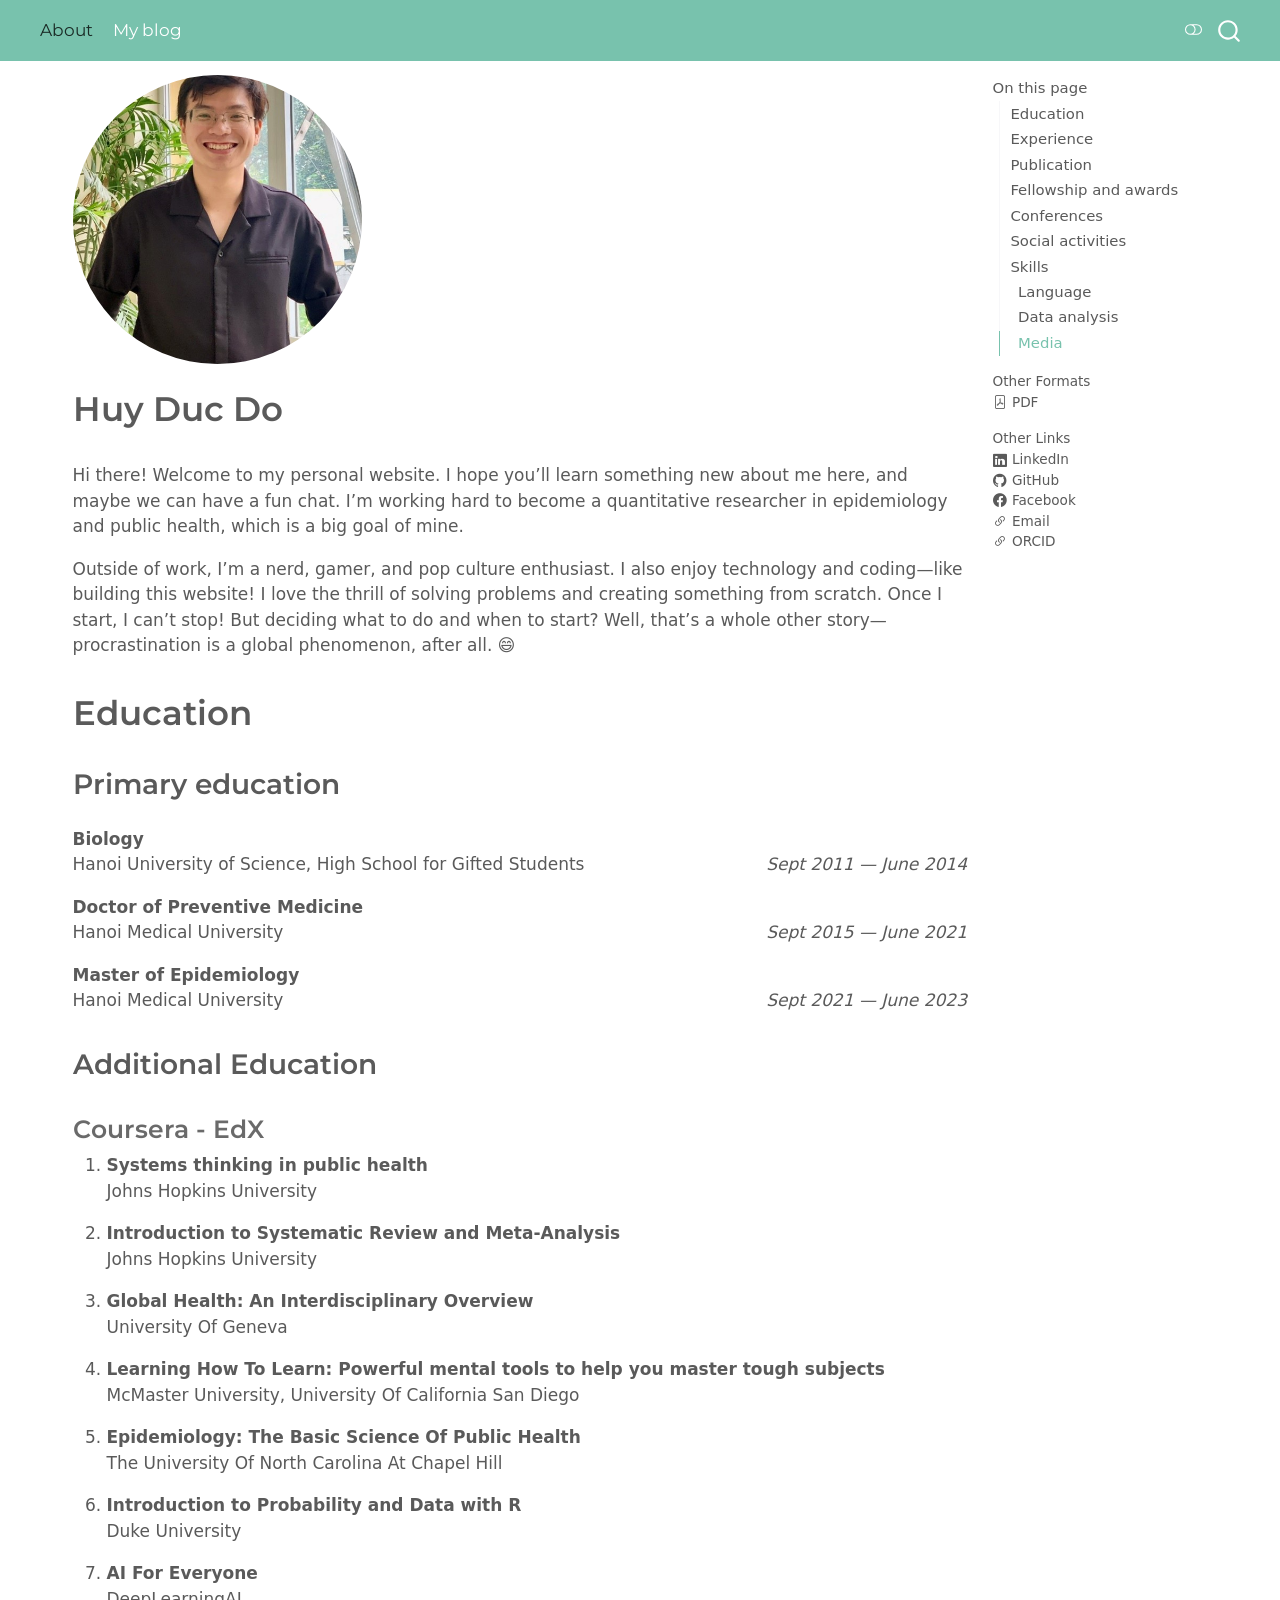
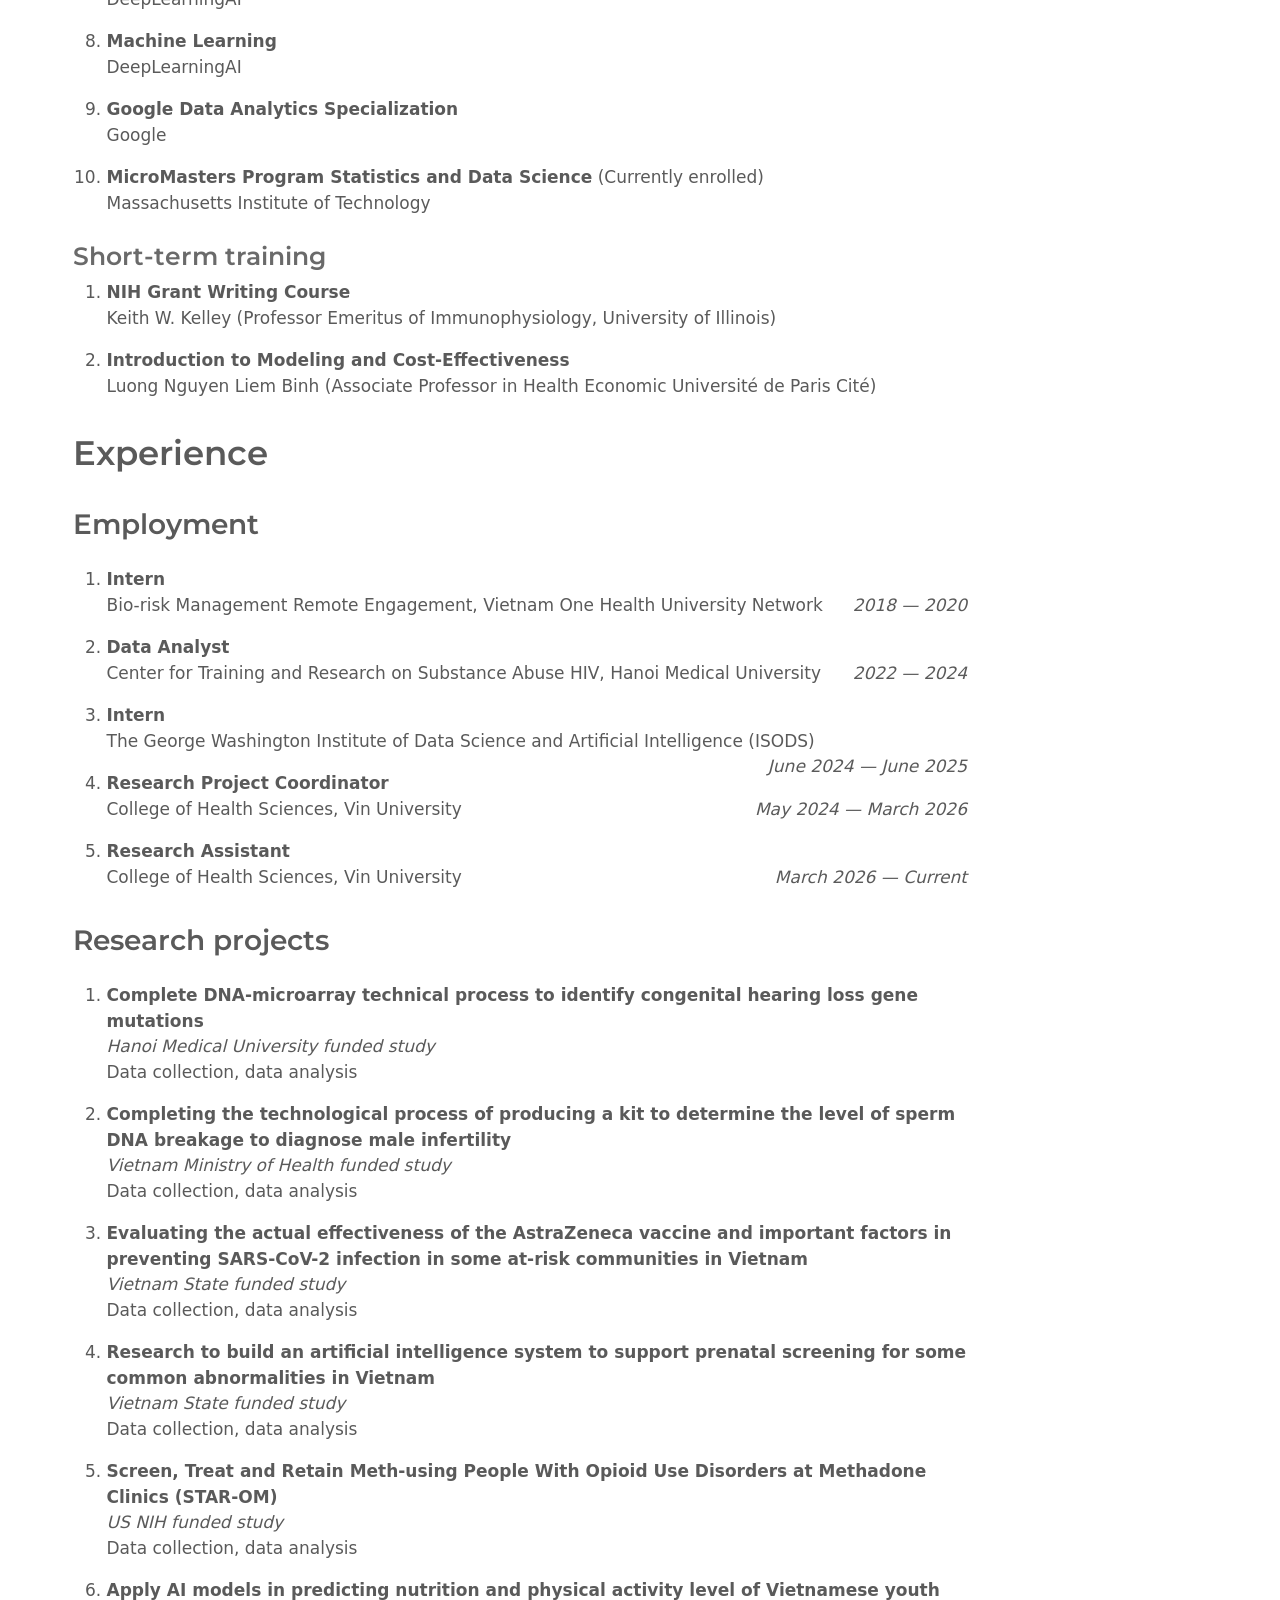
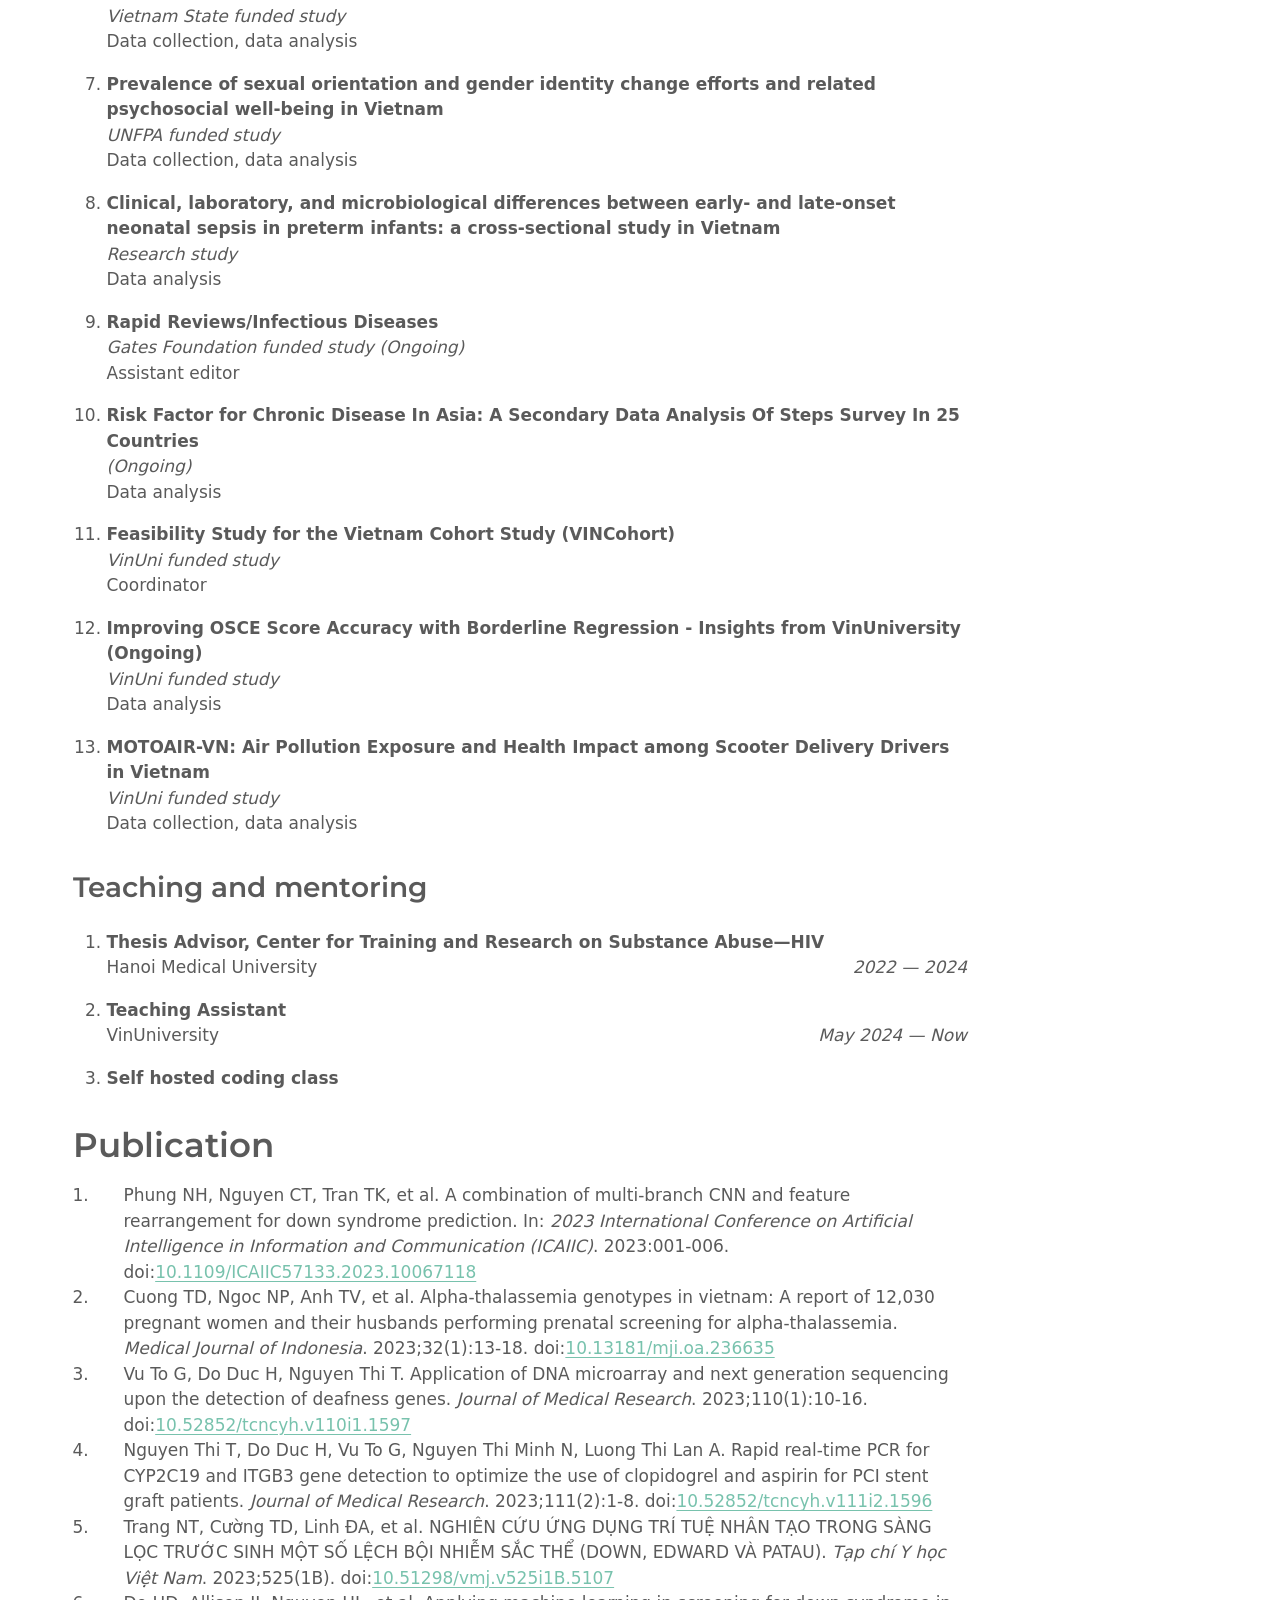
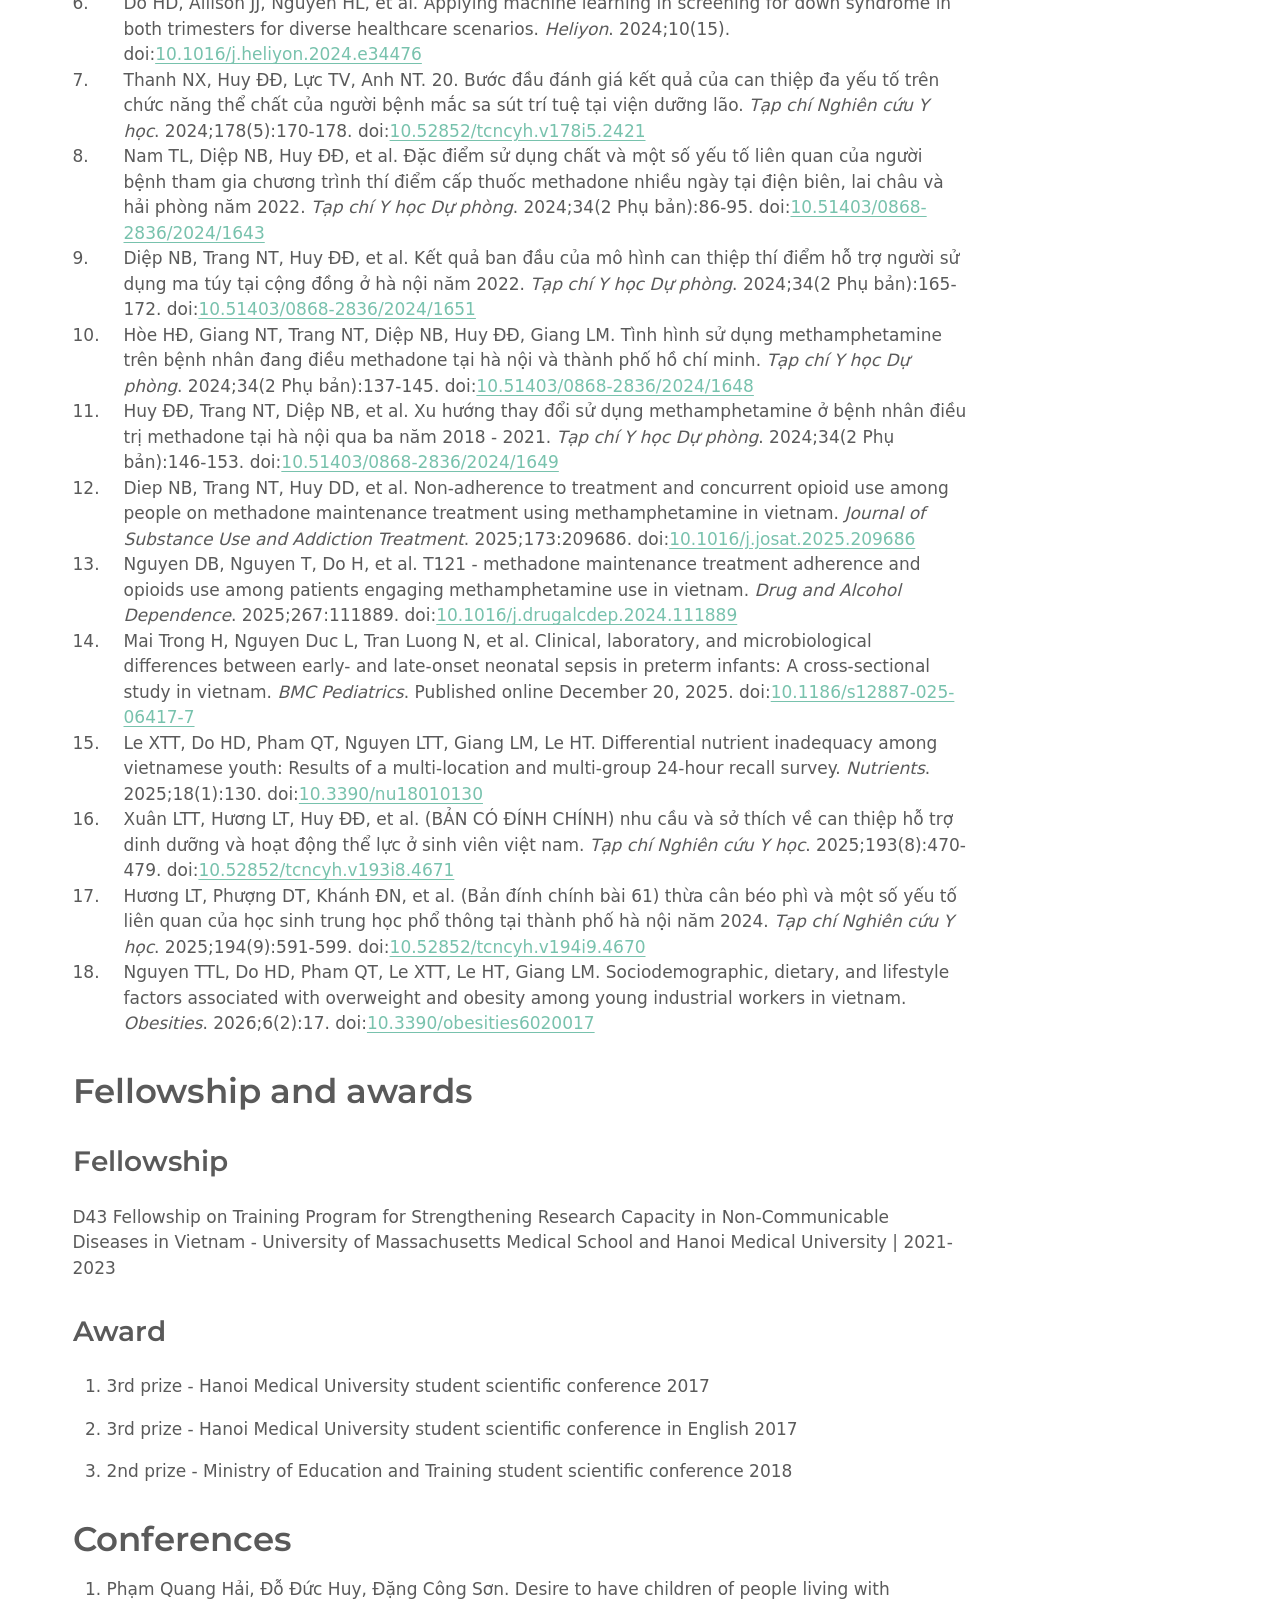
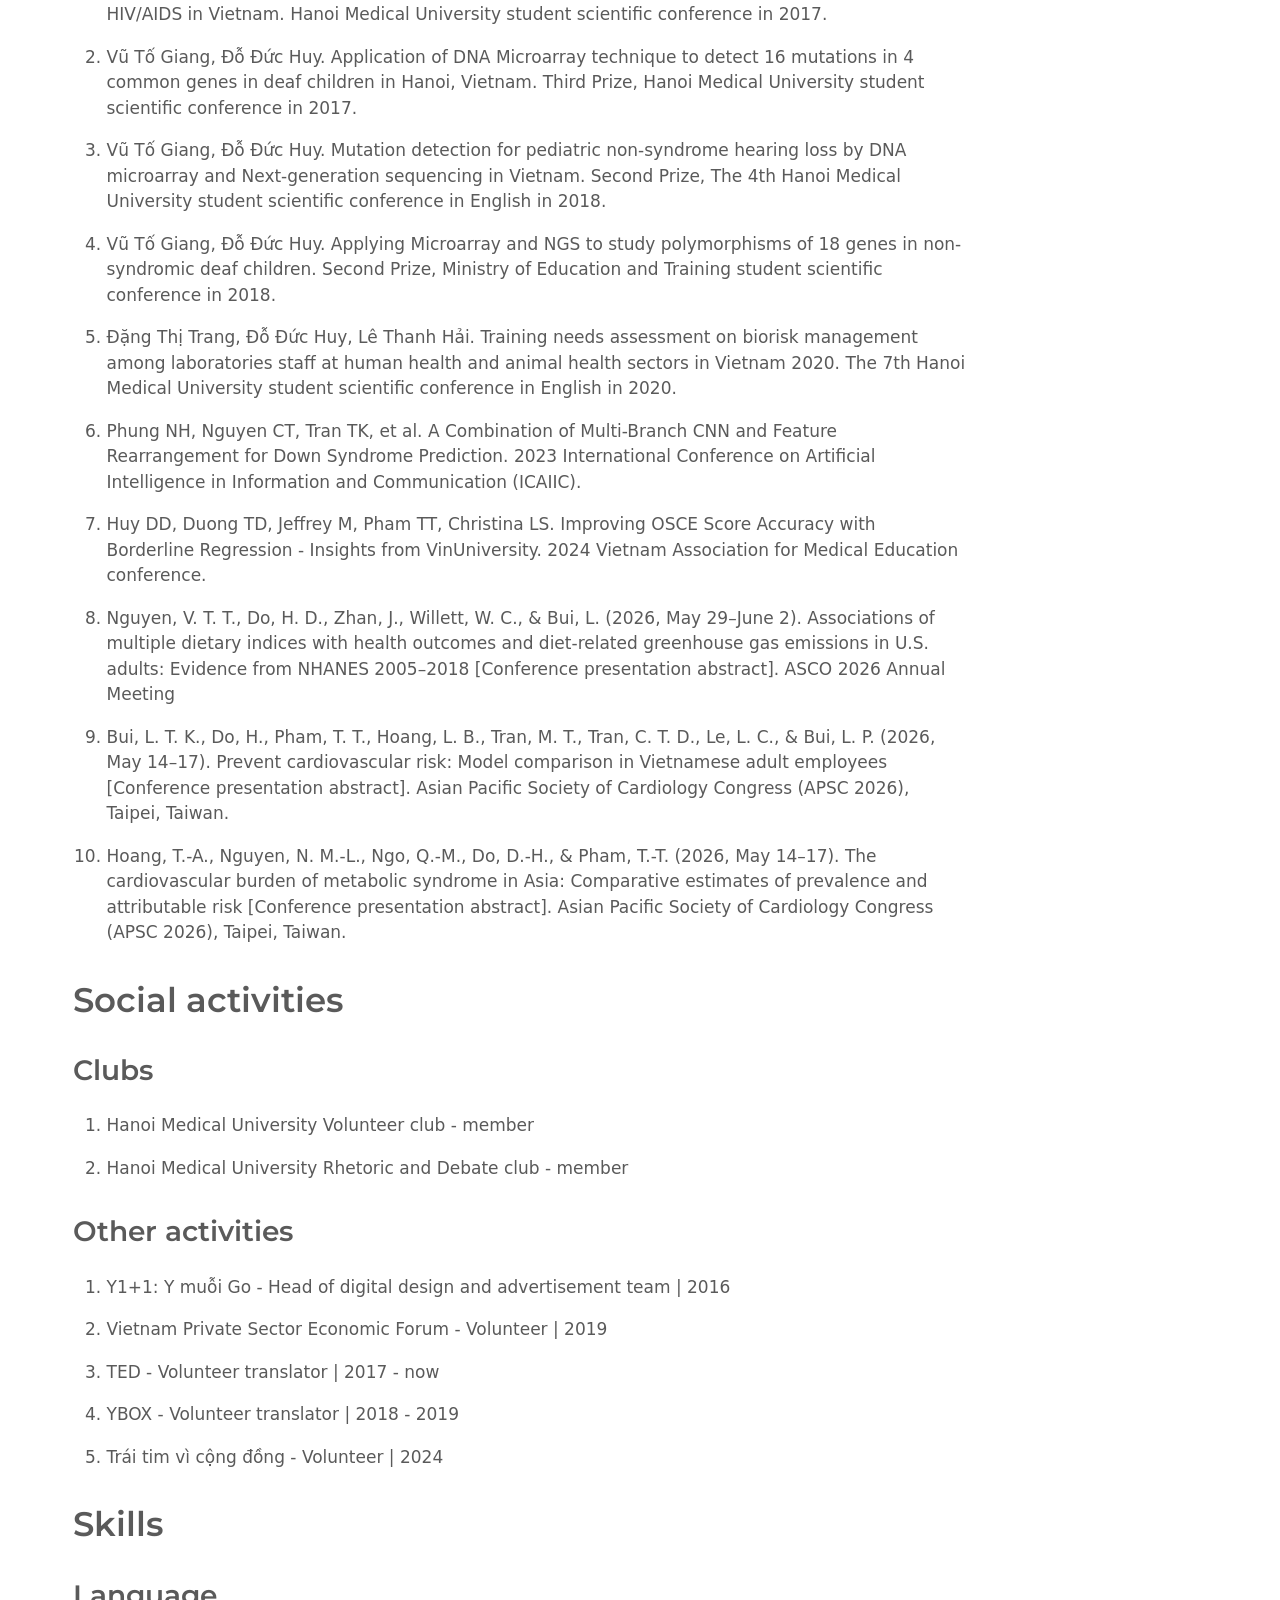
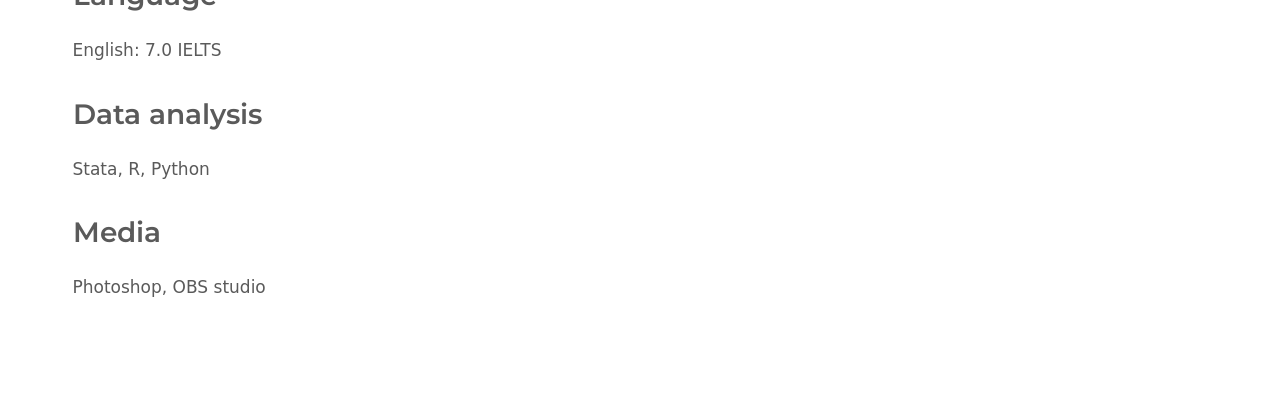
==== commit 5c230eab: "update update" ====
--- a/docs/index.html
+++ b/docs/index.html
@@ -330,7 +330,7 @@
   <li><a href="#media" id="toc-media" class="nav-link" data-scroll-target="#media">Media</a></li>
   </ul></li>
   </ul>
-<div class="quarto-alternate-formats"><h2>Other Formats</h2><ul><li><a href="index.pdf"><i class="bi bi-file-pdf"></i>PDF</a></li></ul></div><div class="quarto-other-links"><h2>Other Links</h2><ul><li><a href="https://waltjer.github.io/mysite/"><i class="bi bi-link-45deg"></i>My site</a></li><li><a href="https://www.linkedin.com/in/huy-do-a9681a156/"><i class="bi bi-linkedin"></i>LinkedIn</a></li><li><a href="https://github.com/Waltjer"><i class="bi bi-github"></i>GitHub</a></li><li><a href="https://www.facebook.com/Waltjer.DH"><i class="bi bi-facebook"></i>Facebook</a></li><li><a href="mailto:huydd1905@gmail.com"><i class="bi bi-link-45deg"></i>Email</a></li></ul></div></nav>
+<div class="quarto-alternate-formats"><h2>Other Formats</h2><ul><li><a href="index.pdf"><i class="bi bi-file-pdf"></i>PDF</a></li></ul></div><div class="quarto-other-links"><h2>Other Links</h2><ul><li><a href="https://www.linkedin.com/in/huy-do-a9681a156/"><i class="bi bi-linkedin"></i>LinkedIn</a></li><li><a href="https://github.com/Waltjer"><i class="bi bi-github"></i>GitHub</a></li><li><a href="https://www.facebook.com/Waltjer.DH"><i class="bi bi-facebook"></i>Facebook</a></li><li><a href="mailto:huydd1905@gmail.com"><i class="bi bi-link-45deg"></i>Email</a></li><li><a href="https://orcid.org/0000-0001-9097-5212"><i class="bi bi-link-45deg"></i>ORCID</a></li></ul></div></nav>
     </div>
 <!-- main -->
 <div class="quarto-about-marquee column-page-left">
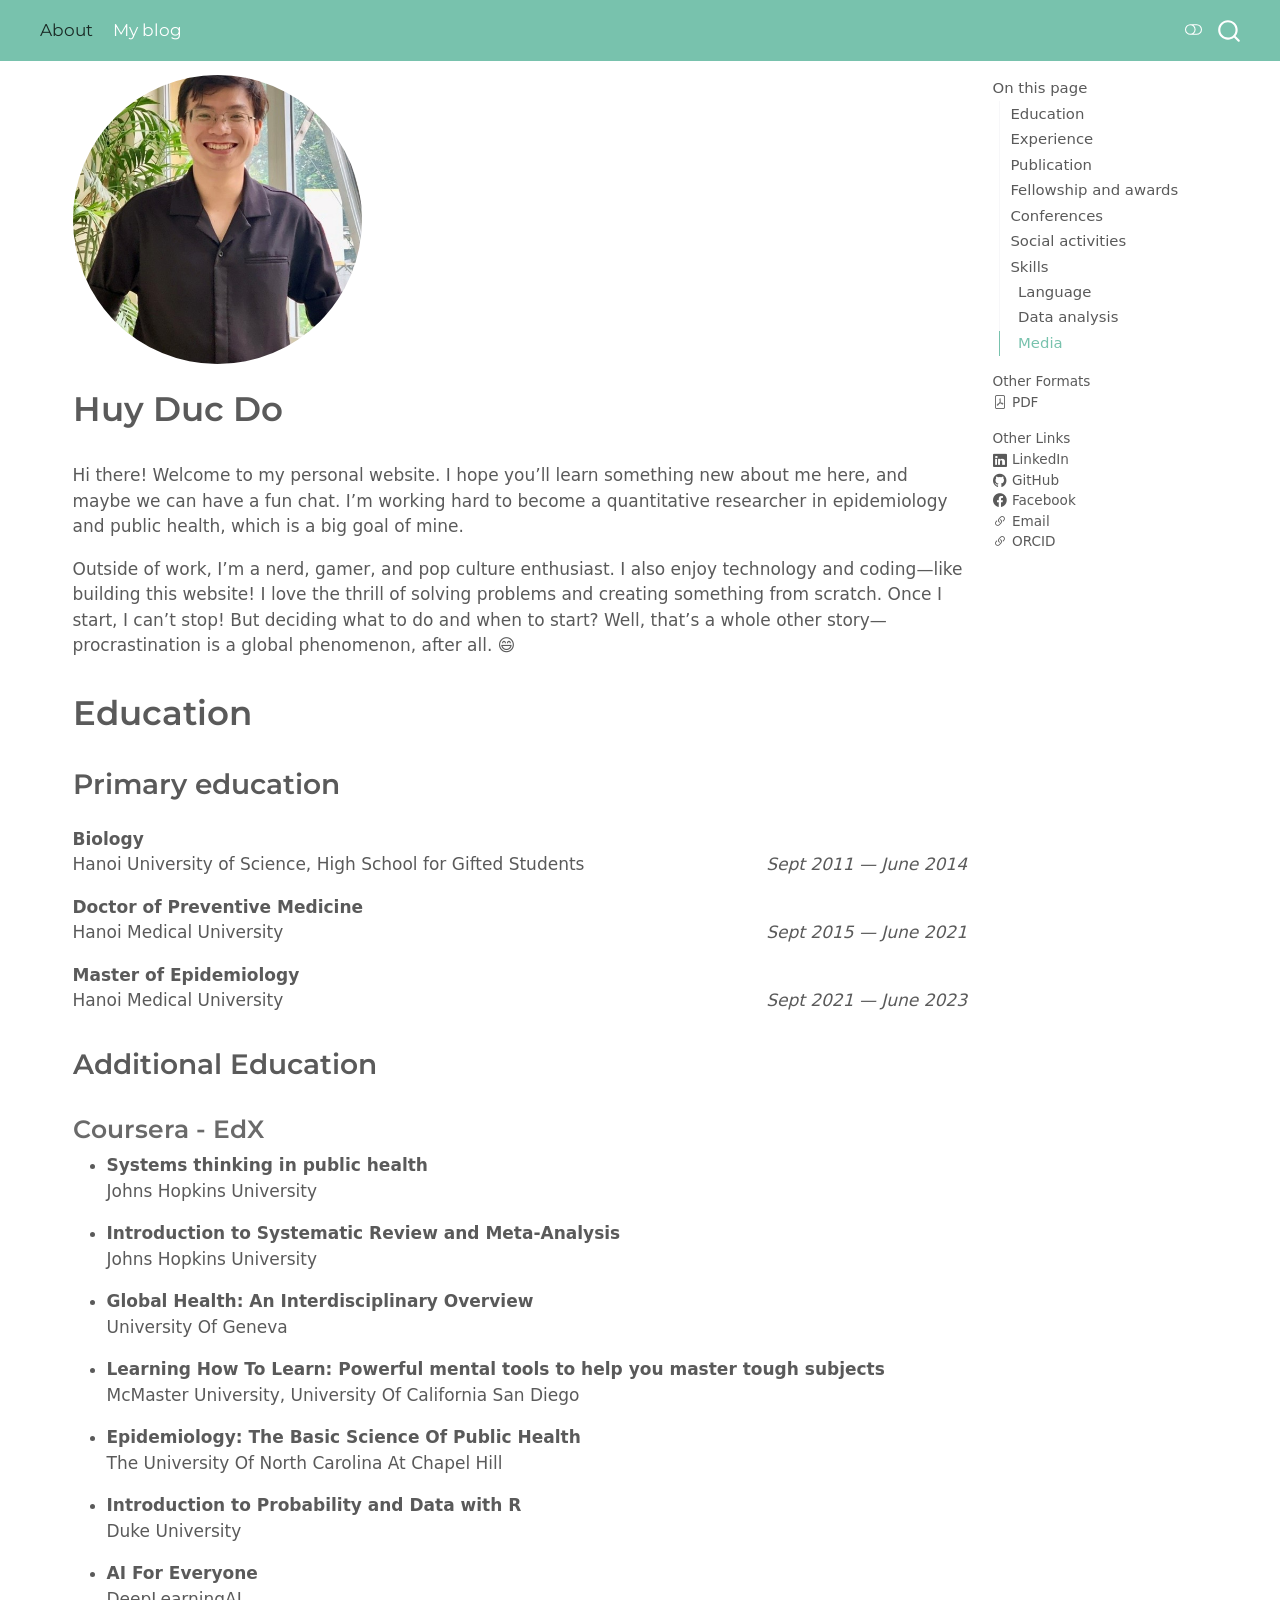
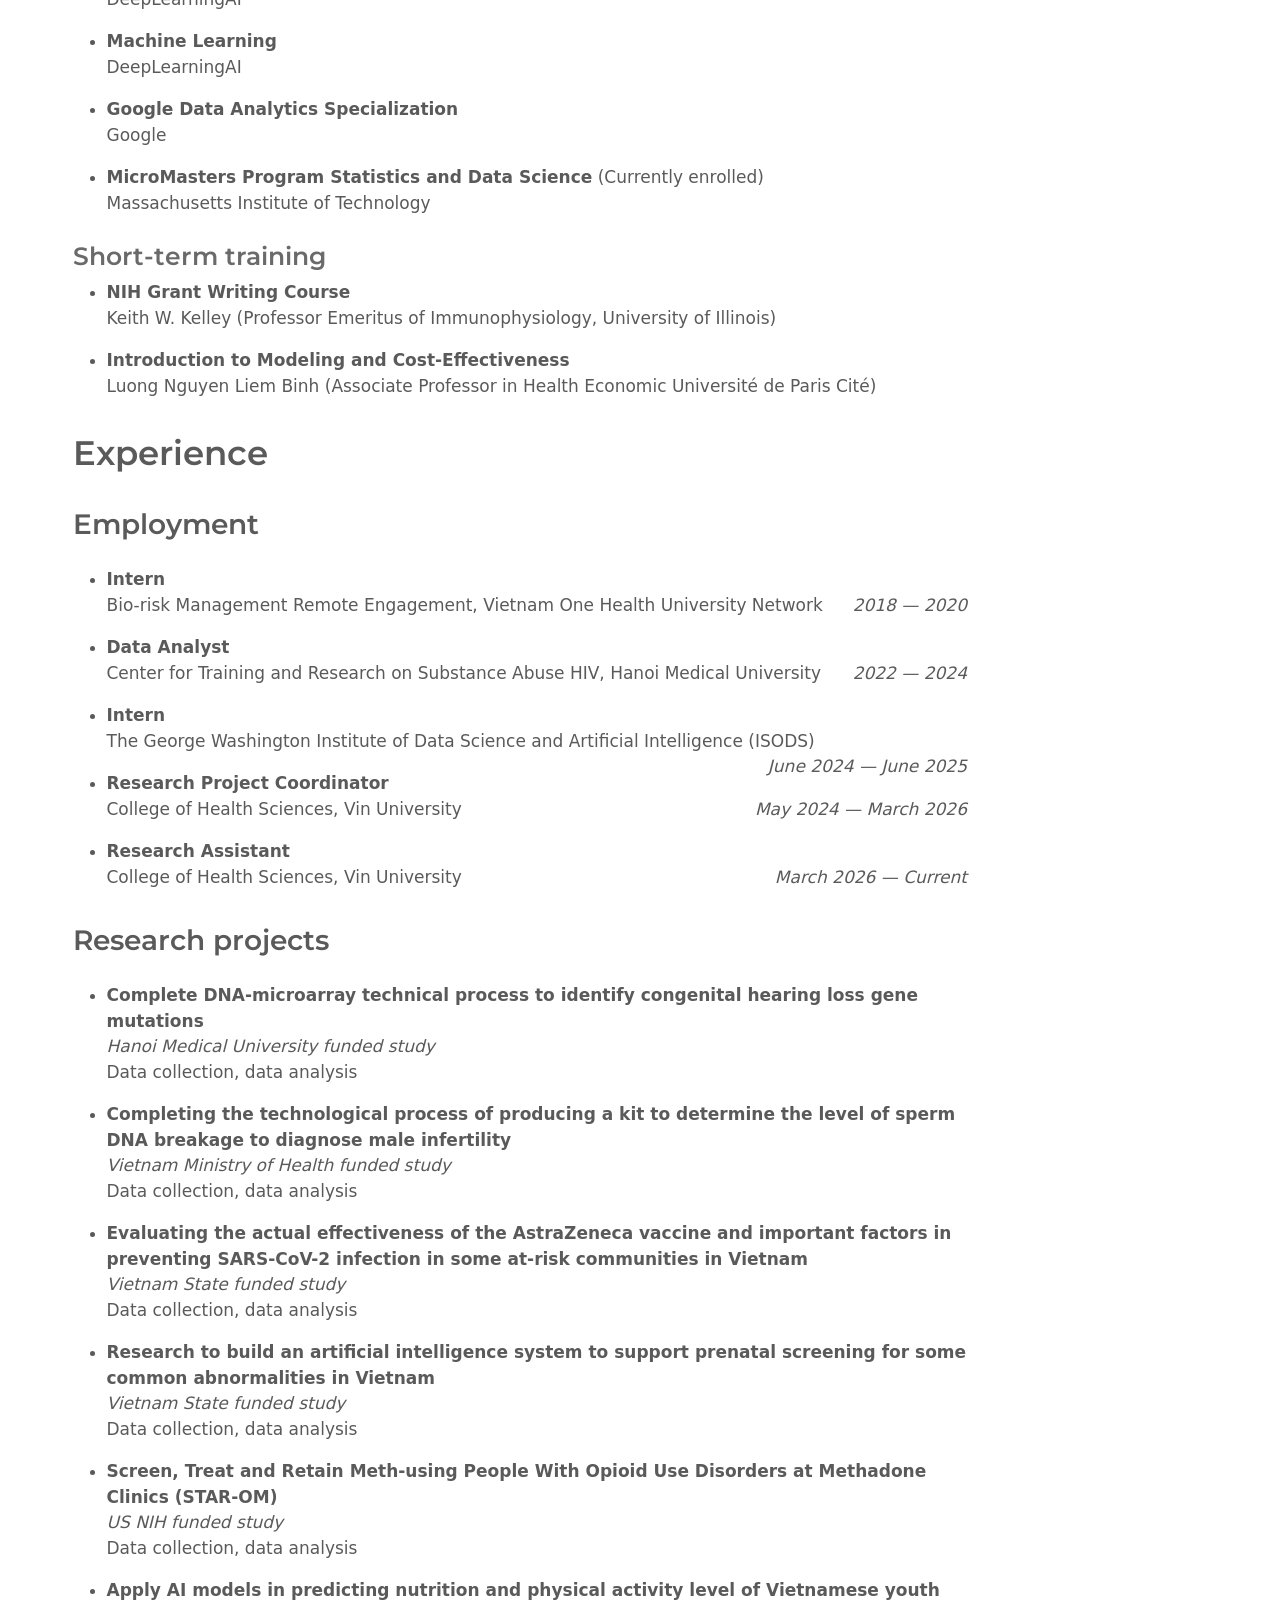
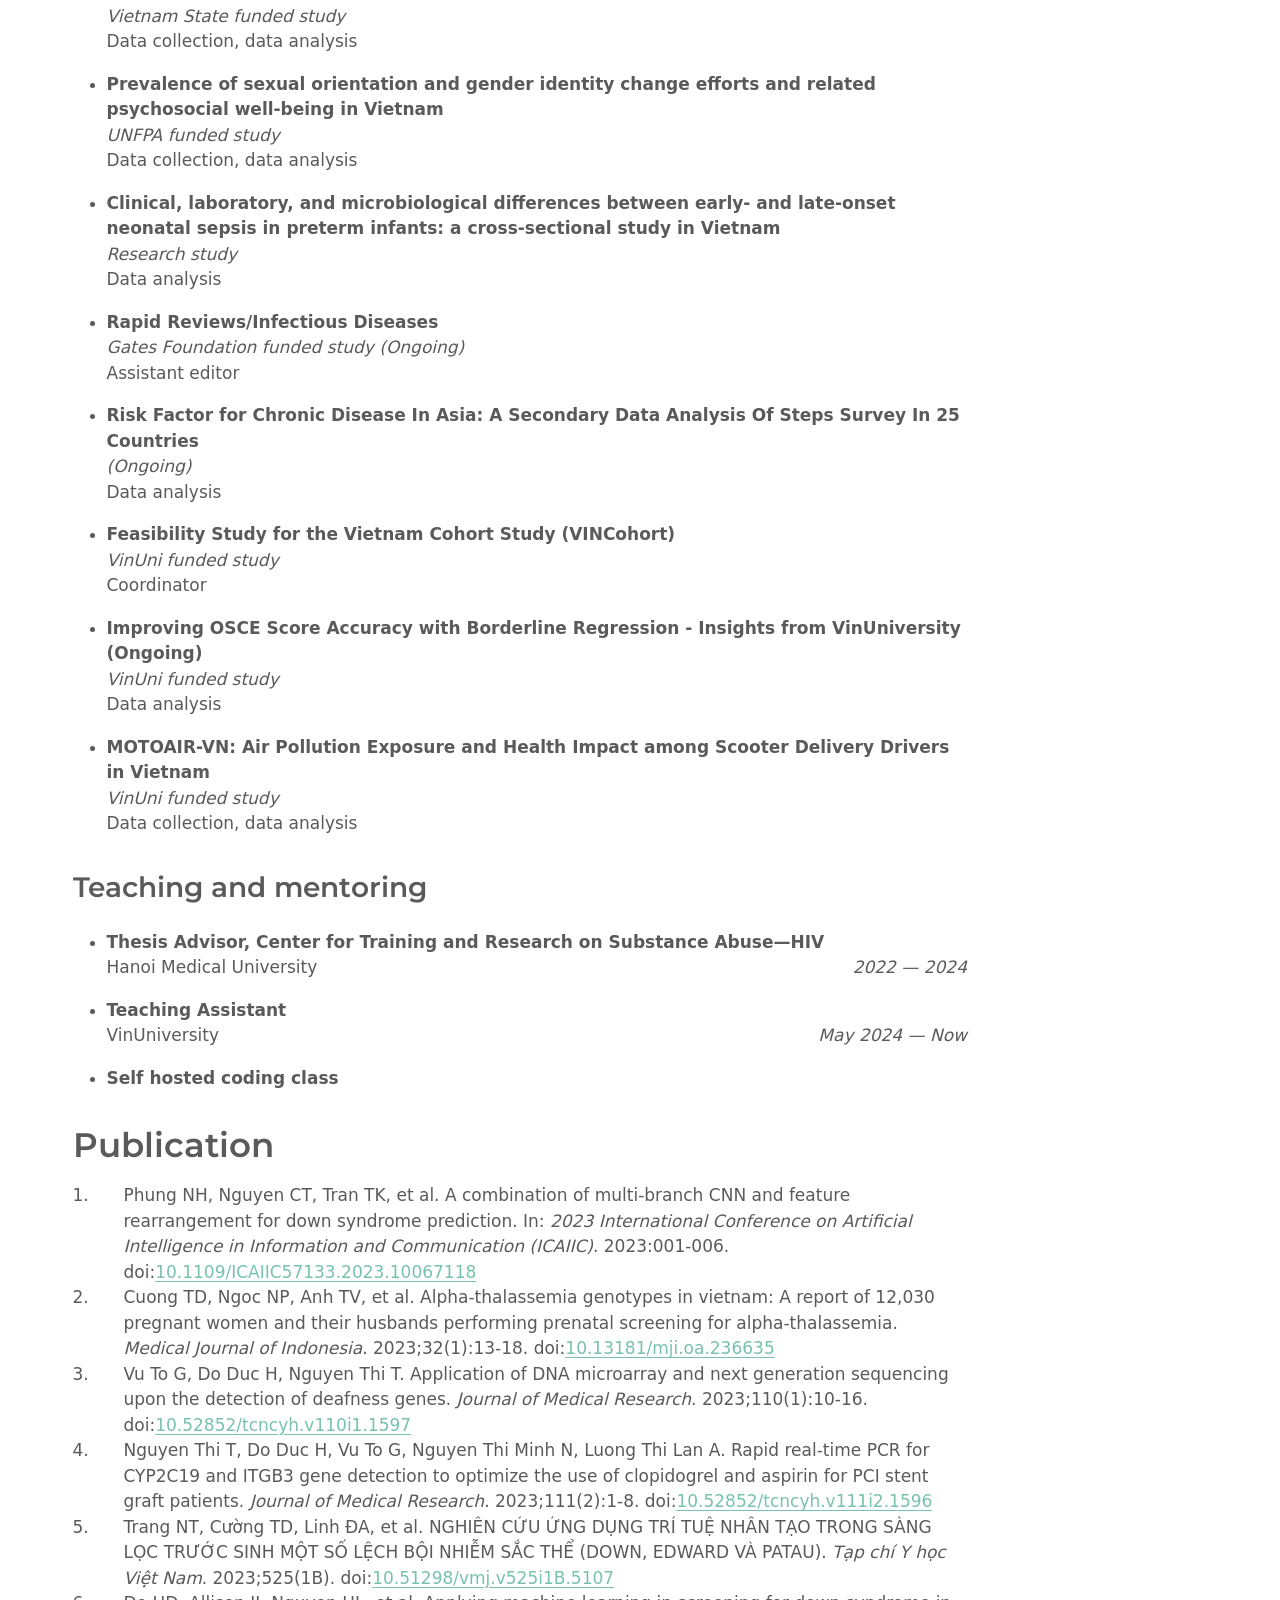
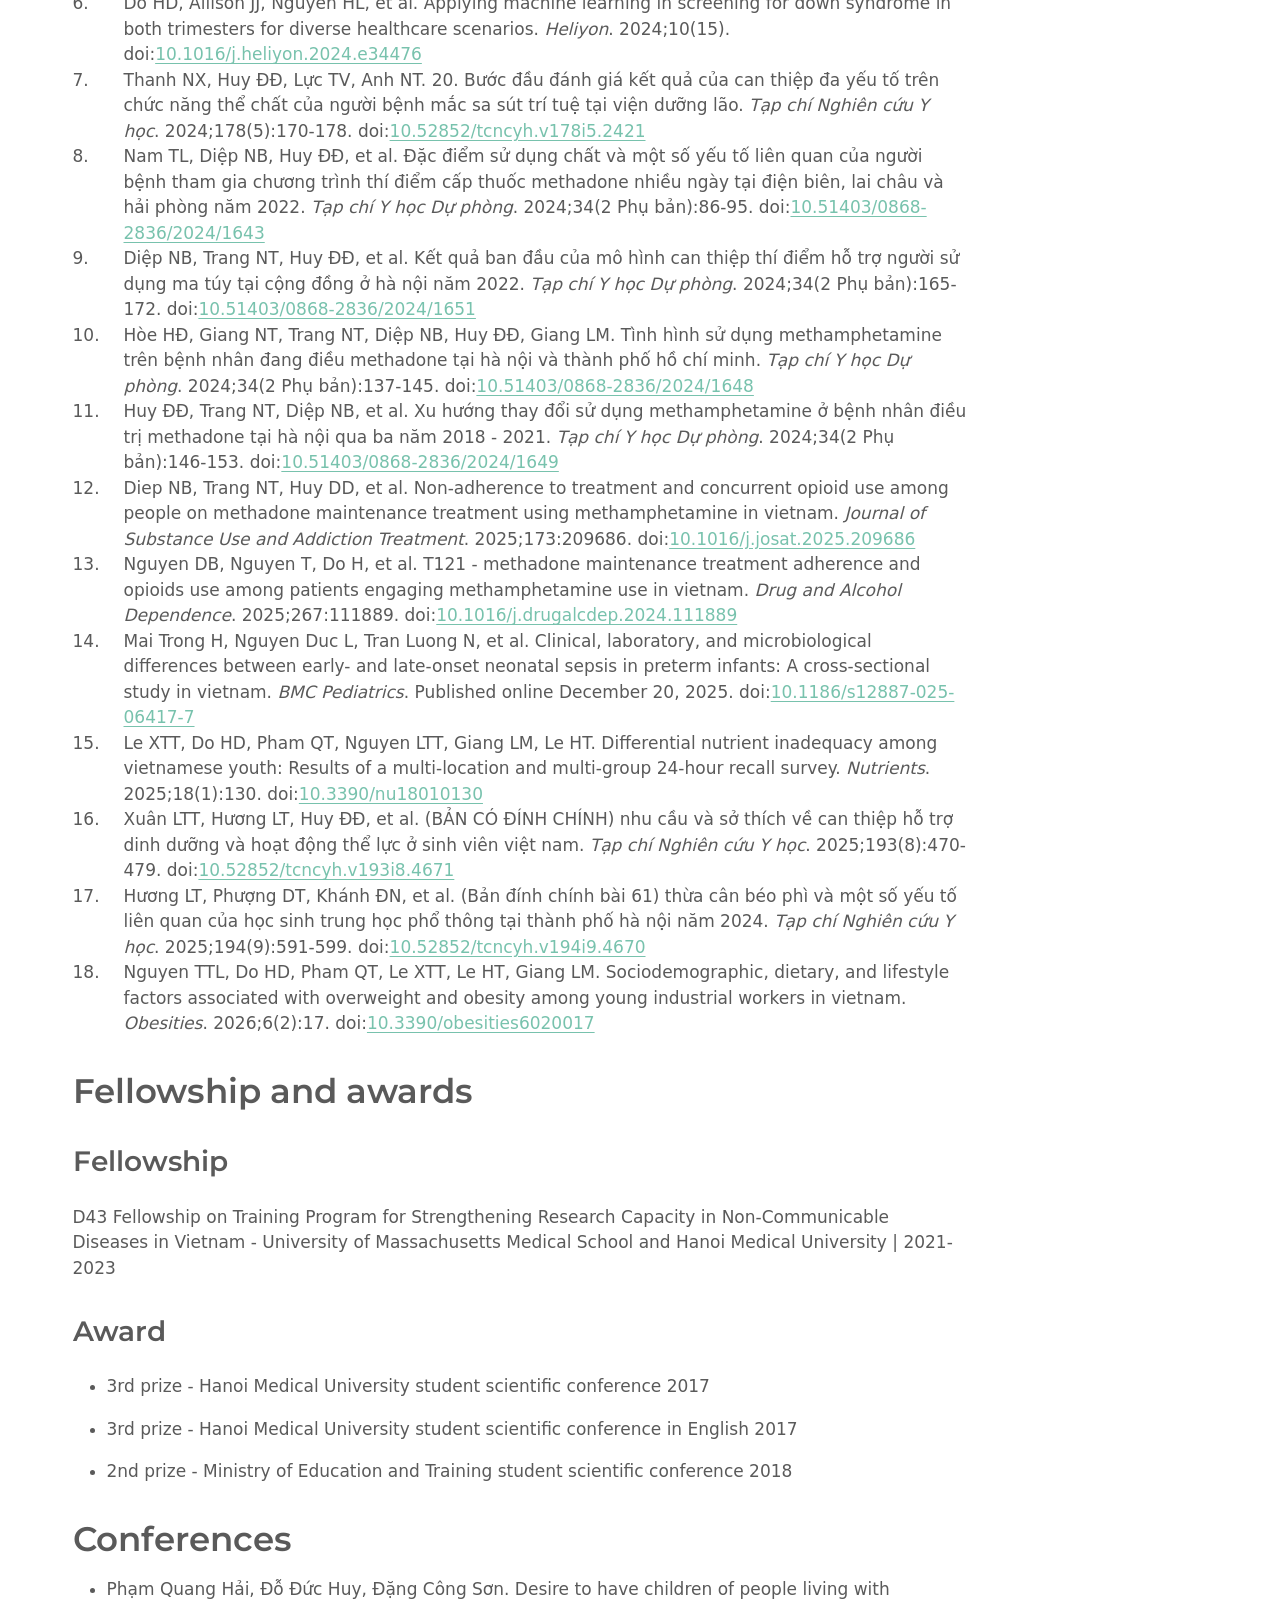
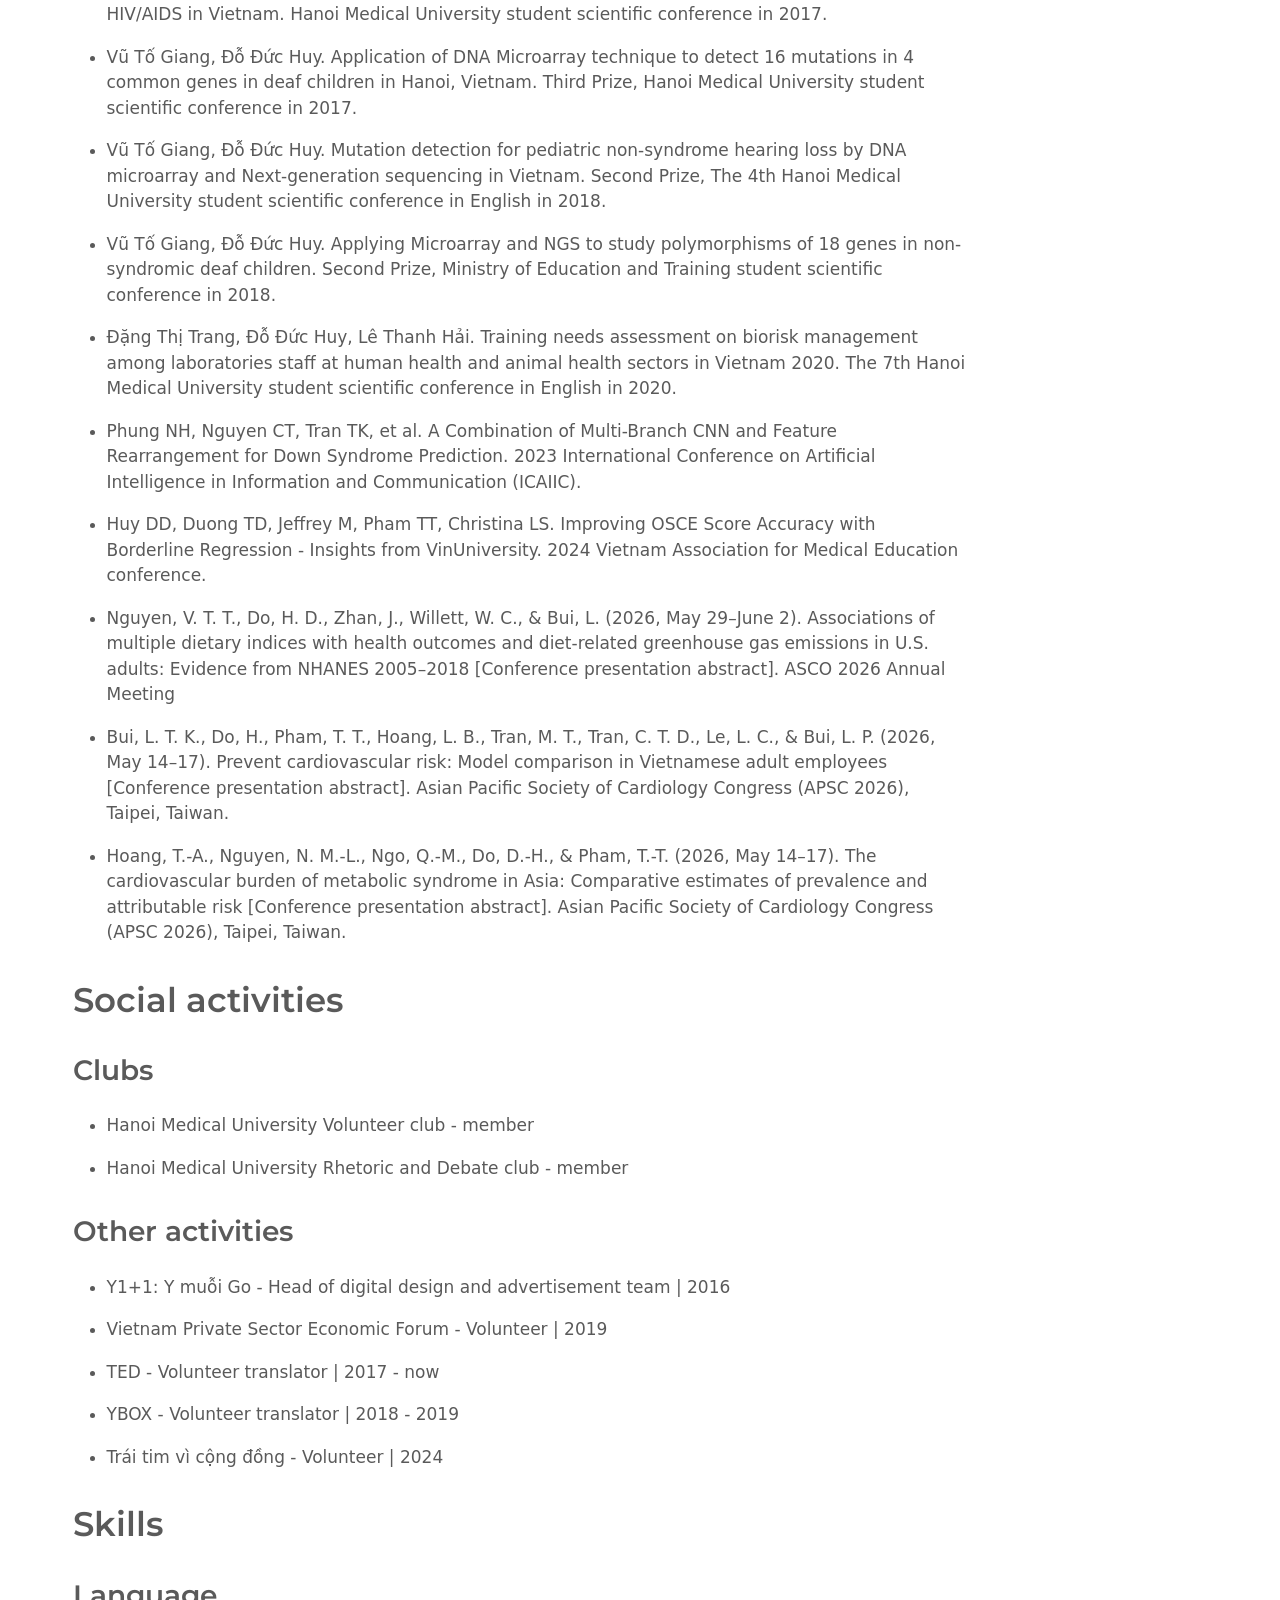
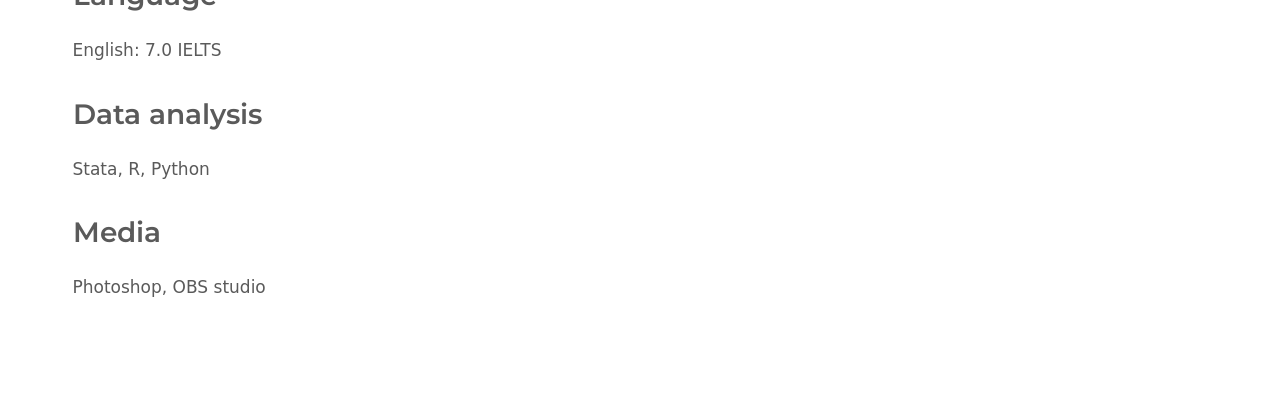
==== commit 8ab70b1f: "Update Update" ====
--- a/docs/index.html
+++ b/docs/index.html
@@ -367,7 +367,7 @@
 <h2 data-anchor-id="additional-education">Additional Education</h2>
 <section id="coursera---edx" class="level3">
 <h3 data-anchor-id="coursera---edx">Coursera - EdX</h3>
-<ol>
+<ul>
 <li><p><strong>Systems thinking in public health</strong> <br> Johns Hopkins University</p></li>
 <li><p><strong>Introduction to Systematic Review and Meta-Analysis</strong> <br> Johns Hopkins University</p></li>
 <li><p><strong>Global Health: An Interdisciplinary Overview</strong> <br> University Of Geneva</p></li>
@@ -378,14 +378,14 @@
 <li><p><strong>Machine Learning</strong> <br> DeepLearningAI</p></li>
 <li><p><strong>Google Data Analytics Specialization</strong> <br> Google</p></li>
 <li><p><strong>MicroMasters Program Statistics and Data Science</strong> (Currently enrolled) <br> Massachusetts Institute of Technology</p></li>
-</ol>
+</ul>
 </section>
 <section id="short-term-training" class="level3">
 <h3 data-anchor-id="short-term-training">Short-term training</h3>
-<ol>
+<ul>
 <li><p><strong>NIH Grant Writing Course</strong> <br> Keith W. Kelley (Professor Emeritus of Immunophysiology, University of Illinois)</p></li>
 <li><p><strong>Introduction to Modeling and Cost-Effectiveness</strong> <br> Luong Nguyen Liem Binh (Associate Professor in Health Economic Université de Paris Cité)</p></li>
-</ol>
+</ul>
 </section>
 </section>
 </section>
@@ -393,17 +393,17 @@
 <h1 style="page-break-before: always">Experience</h1>
 <section id="employment" class="level2">
 <h2 data-anchor-id="employment">Employment</h2>
-<ol>
+<ul>
 <li><p><strong>Intern</strong> <br> Bio-risk Management Remote Engagement, Vietnam One Health University Network <span class="cvdate"><em>2018 — 2020</em></span></p></li>
 <li><p><strong>Data Analyst</strong> <br> Center for Training and Research on Substance Abuse HIV, Hanoi Medical University <span class="cvdate"><em>2022 — 2024</em></span></p></li>
 <li><p><strong>Intern</strong> <br> The George Washington Institute of Data Science and Artificial Intelligence (ISODS) <span class="cvdate"><em>June 2024 — June 2025</em></span></p></li>
 <li><p><strong>Research Project Coordinator</strong> <br> College of Health Sciences, Vin University <span class="cvdate"><em>May 2024 — March 2026</em></span></p></li>
 <li><p><strong>Research Assistant</strong> <br> College of Health Sciences, Vin University <span class="cvdate"><em>March 2026 — Current</em></span></p></li>
-</ol>
+</ul>
 </section>
 <section id="research-projects" class="level2">
 <h2 data-anchor-id="research-projects">Research projects</h2>
-<ol>
+<ul>
 <li><p><strong>Complete DNA-microarray technical process to identify congenital hearing loss gene mutations</strong> <br> <em>Hanoi Medical University funded study</em> <br> Data collection, data analysis</p></li>
 <li><p><strong>Completing the technological process of producing a kit to determine the level of sperm DNA breakage to diagnose male infertility</strong> <br> <em>Vietnam Ministry of Health funded study</em> <br> Data collection, data analysis</p></li>
 <li><p><strong>Evaluating the actual effectiveness of the AstraZeneca vaccine and important factors in preventing SARS-CoV-2 infection in some at-risk communities in Vietnam</strong> <br> <em>Vietnam State funded study</em> <br> Data collection, data analysis</p></li>
@@ -417,15 +417,15 @@
 <li><p><strong>Feasibility Study for the Vietnam Cohort Study (VINCohort)</strong> <br> <em>VinUni funded study</em> <br> Coordinator</p></li>
 <li><p><strong>Improving OSCE Score Accuracy with Borderline Regression - Insights from VinUniversity (Ongoing)</strong> <br> <em>VinUni funded study</em> <br> Data analysis</p></li>
 <li><p><strong>MOTOAIR-VN: Air Pollution Exposure and Health Impact among Scooter Delivery Drivers in Vietnam</strong> <br> <em>VinUni funded study</em> <br> Data collection, data analysis</p></li>
-</ol>
+</ul>
 </section>
 <section id="teaching-and-mentoring" class="level2">
 <h2 data-anchor-id="teaching-and-mentoring">Teaching and mentoring</h2>
-<ol>
+<ul>
 <li><p><strong>Thesis Advisor, Center for Training and Research on Substance Abuse—HIV</strong> <br> Hanoi Medical University <span class="cvdate"><em>2022 — 2024</em></span></p></li>
 <li><p><strong>Teaching Assistant</strong> <br> VinUniversity <span class="cvdate"><em>May 2024 — Now</em></span></p></li>
 <li><p><strong>Self hosted coding class</strong></p></li>
-</ol>
+</ul>
 </section>
 </section>
 <section id="publication" class="level1" style="page-break-before: always">
@@ -498,16 +498,16 @@
 </section>
 <section id="award" class="level2">
 <h2 data-anchor-id="award">Award</h2>
-<ol>
+<ul>
 <li><p>3rd prize - Hanoi Medical University student scientific conference 2017</p></li>
 <li><p>3rd prize - Hanoi Medical University student scientific conference in English 2017</p></li>
 <li><p>2nd prize - Ministry of Education and Training student scientific conference 2018</p></li>
-</ol>
+</ul>
 </section>
 </section>
 <section id="conferences" class="level1" style="page-break-before: always">
 <h1 style="page-break-before: always">Conferences</h1>
-<ol>
+<ul>
 <li><p>Phạm Quang Hải, Đỗ Đức Huy, Đặng Công Sơn. Desire to have children of people living with HIV/AIDS in Vietnam. Hanoi Medical University student scientific conference in 2017.</p></li>
 <li><p>Vũ Tố Giang, Đỗ Đức Huy. Application of DNA Microarray technique to detect 16 mutations in 4 common genes in deaf children in Hanoi, Vietnam. Third Prize, Hanoi Medical University student scientific conference in 2017.</p></li>
 <li><p>Vũ Tố Giang, Đỗ Đức Huy. Mutation detection for pediatric non-syndrome hearing loss by DNA microarray and Next-generation sequencing in Vietnam. Second Prize, The 4th Hanoi Medical University student scientific conference in English in 2018.</p></li>
@@ -518,26 +518,26 @@
 <li><p>Nguyen, V. T. T., Do, H. D., Zhan, J., Willett, W. C., &amp; Bui, L. (2026, May 29–June 2). Associations of multiple dietary indices with health outcomes and diet-related greenhouse gas emissions in U.S. adults: Evidence from NHANES 2005–2018 [Conference presentation abstract]. ASCO 2026 Annual Meeting</p></li>
 <li><p>Bui, L. T. K., Do, H., Pham, T. T., Hoang, L. B., Tran, M. T., Tran, C. T. D., Le, L. C., &amp; Bui, L. P. (2026, May 14–17). Prevent cardiovascular risk: Model comparison in Vietnamese adult employees [Conference presentation abstract]. Asian Pacific Society of Cardiology Congress (APSC 2026), Taipei, Taiwan.</p></li>
 <li><p>Hoang, T.-A., Nguyen, N. M.-L., Ngo, Q.-M., Do, D.-H., &amp; Pham, T.-T. (2026, May 14–17). The cardiovascular burden of metabolic syndrome in Asia: Comparative estimates of prevalence and attributable risk [Conference presentation abstract]. Asian Pacific Society of Cardiology Congress (APSC 2026), Taipei, Taiwan.</p></li>
-</ol>
+</ul>
 </section>
 <section id="social-activities" class="level1" style="page-break-before: always">
 <h1 style="page-break-before: always">Social activities</h1>
 <section id="clubs" class="level2">
 <h2 data-anchor-id="clubs">Clubs</h2>
-<ol>
+<ul>
 <li><p>Hanoi Medical University Volunteer club - member</p></li>
 <li><p>Hanoi Medical University Rhetoric and Debate club - member</p></li>
-</ol>
+</ul>
 </section>
 <section id="other-activities" class="level2">
 <h2 data-anchor-id="other-activities">Other activities</h2>
-<ol>
+<ul>
 <li><p>Y1+1: Y muỗi Go - Head of digital design and advertisement team | 2016</p></li>
 <li><p>Vietnam Private Sector Economic Forum - Volunteer | 2019</p></li>
 <li><p>TED - Volunteer translator | 2017 - now</p></li>
 <li><p>YBOX - Volunteer translator | 2018 - 2019</p></li>
 <li><p>Trái tim vì cộng đồng - Volunteer | 2024</p></li>
-</ol>
+</ul>
 </section>
 </section>
 <section id="skills" class="level1" style="page-break-before: always">
--- a/docs/style.css
+++ b/docs/style.css
@@ -1,5 +1,5 @@
 /* import fonts */
-@import url('https://fonts.googleapis.com/css2?family=Public+Sans:wght@300;400;500;700&display=swap');
+@import url('https://fonts.googleapis.com/css2?family=Source+Serif+4:wght@400;600;700;900&display=swap');
 
 /* all formats */
 
@@ -24,6 +24,7 @@
 @media print {
   @page {
       size: a4 portrait;
+      margin: 1.8cm;
       counter-increment: page;
       @bottom-center {
         content: counter(page)
@@ -39,10 +40,17 @@
   .contact-block {
       margin-top: 0%;
       text-align: center;
+      font-size: 0.85rem;
+      color: #333;
+      padding-bottom: 1em;
+      margin-bottom: 1.2em;
+      /* border-bottom: 1.5px solid #000; */
   }
 
   html {
-    font-family: 'Public Sans', sans-serif;
+    font-family: 'Source Serif 4', Georgia, 'Times New Roman', serif;
+    color: #1a1a1a;
+    line-height: 1.5;
   }
 
   header {
@@ -52,33 +60,64 @@
       display: none;
   }
   header .author {
-    font-size: 2em;
+    font-size: 2rem;
     font-weight: 900;
     color: black;
     text-align: center;
+    letter-spacing: 0.5px;
     margin-block-end: 0em;
     margin-bottom: 0;
-    text-transform: capitalize;
+    text-transform: uppercase;
+  }
+
+  h1 {
+    font-size: 1.15rem;
+    font-weight: 900;
+    text-transform: uppercase;
+    letter-spacing: 0.4px;
+    border-bottom: 1.5px solid #000;
+    padding-bottom: 0.2em;
+    margin-top: 1.6em;
+    margin-bottom: 0.6em;
   }
 
   h2 {
-    font-weight: 900;
+    font-weight: 700;
     text-transform: uppercase;
+    letter-spacing: 0.3px;
+    font-size: 1rem;
+    margin-top: 1.1em;
+    margin-bottom: 0.3em;
     /* color: blueviolet; */
   }
 
   h3 {
     font-weight: 700;
     text-transform: uppercase;
+    font-size: 0.92rem;
+    margin-top: 0.9em;
+    margin-bottom: 0.3em;
     /* color: green; */
   }
 
   p {
     font-size: small;
+    text-align: justify;
   }
 
-  ul li{
+  .contact-block p {
+    text-align: center;
+    margin: 0;
+  }
+
+  ul, ol {
+    padding-left: 1.2em;
+  }
+
+  ul li, ol li {
     font-size: smaller;
+    margin-bottom: 0.45em;
+    text-align: justify;
   }
 
   a {
